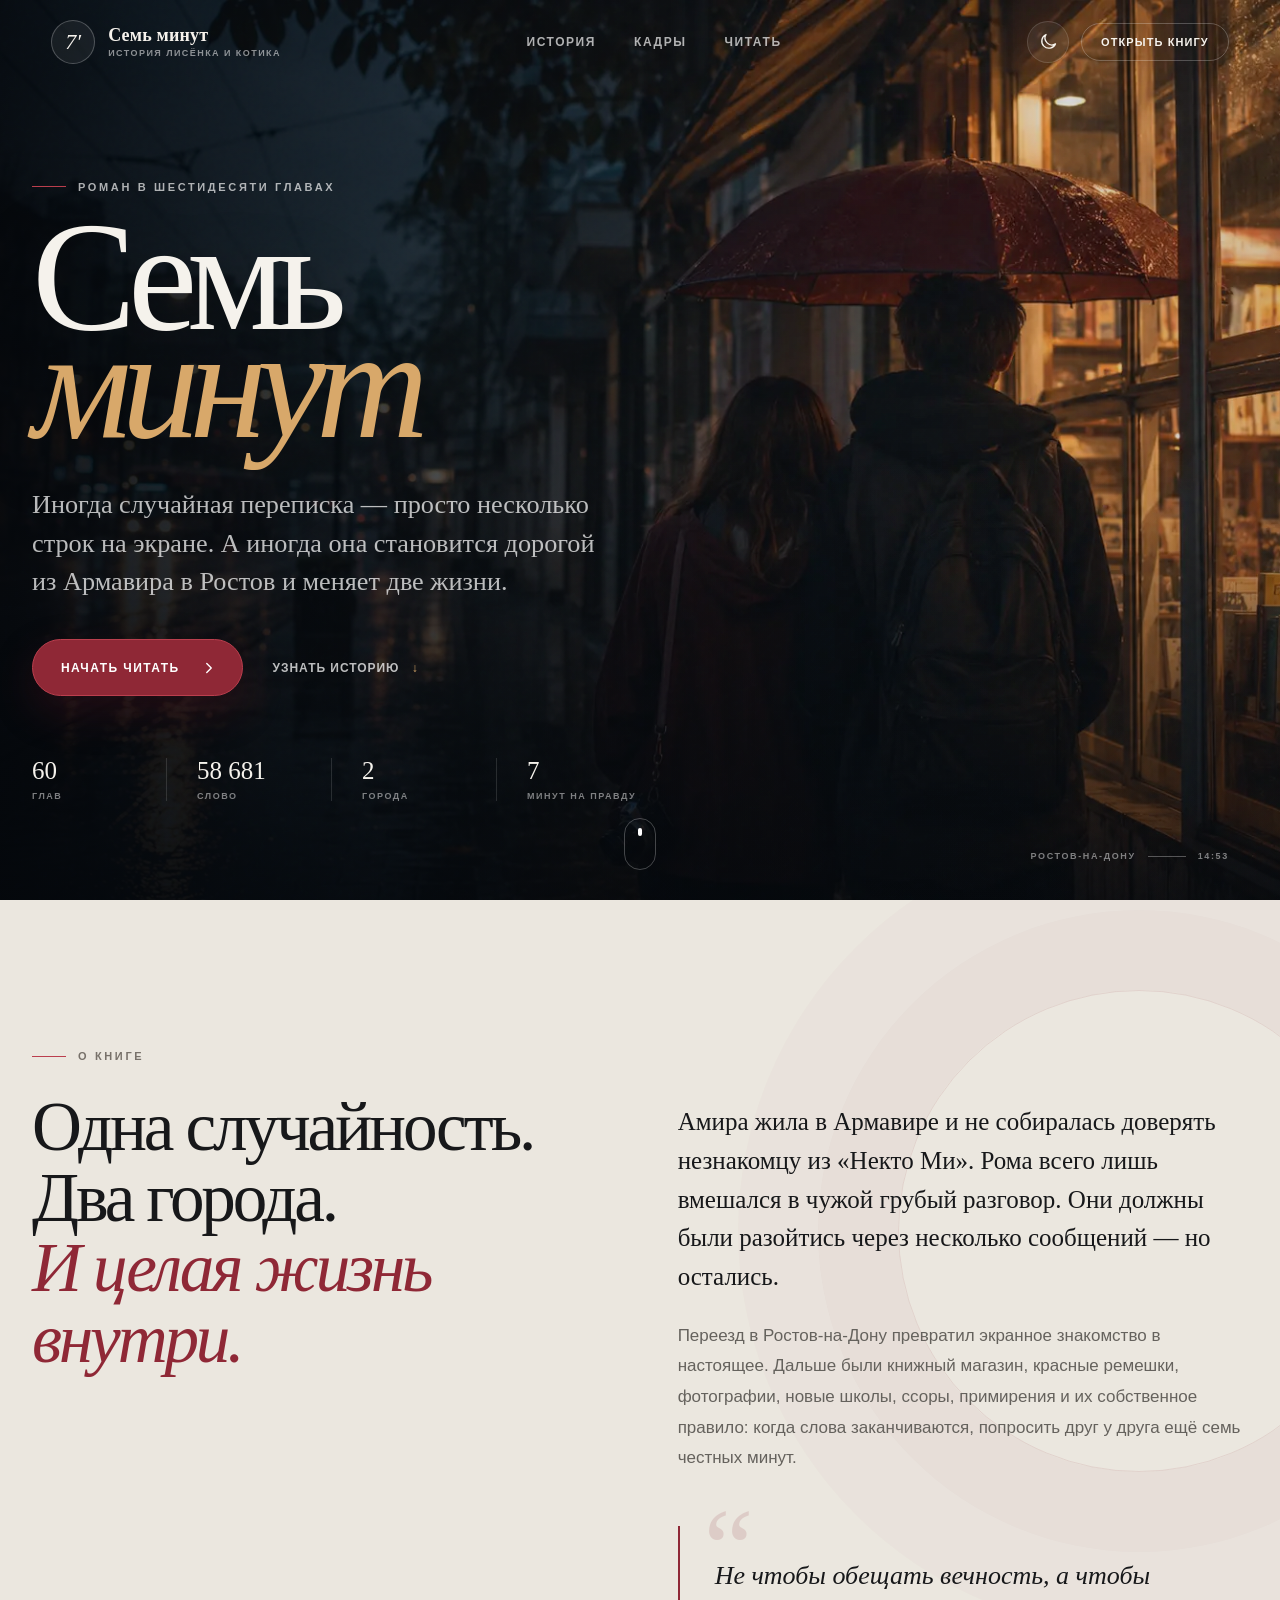
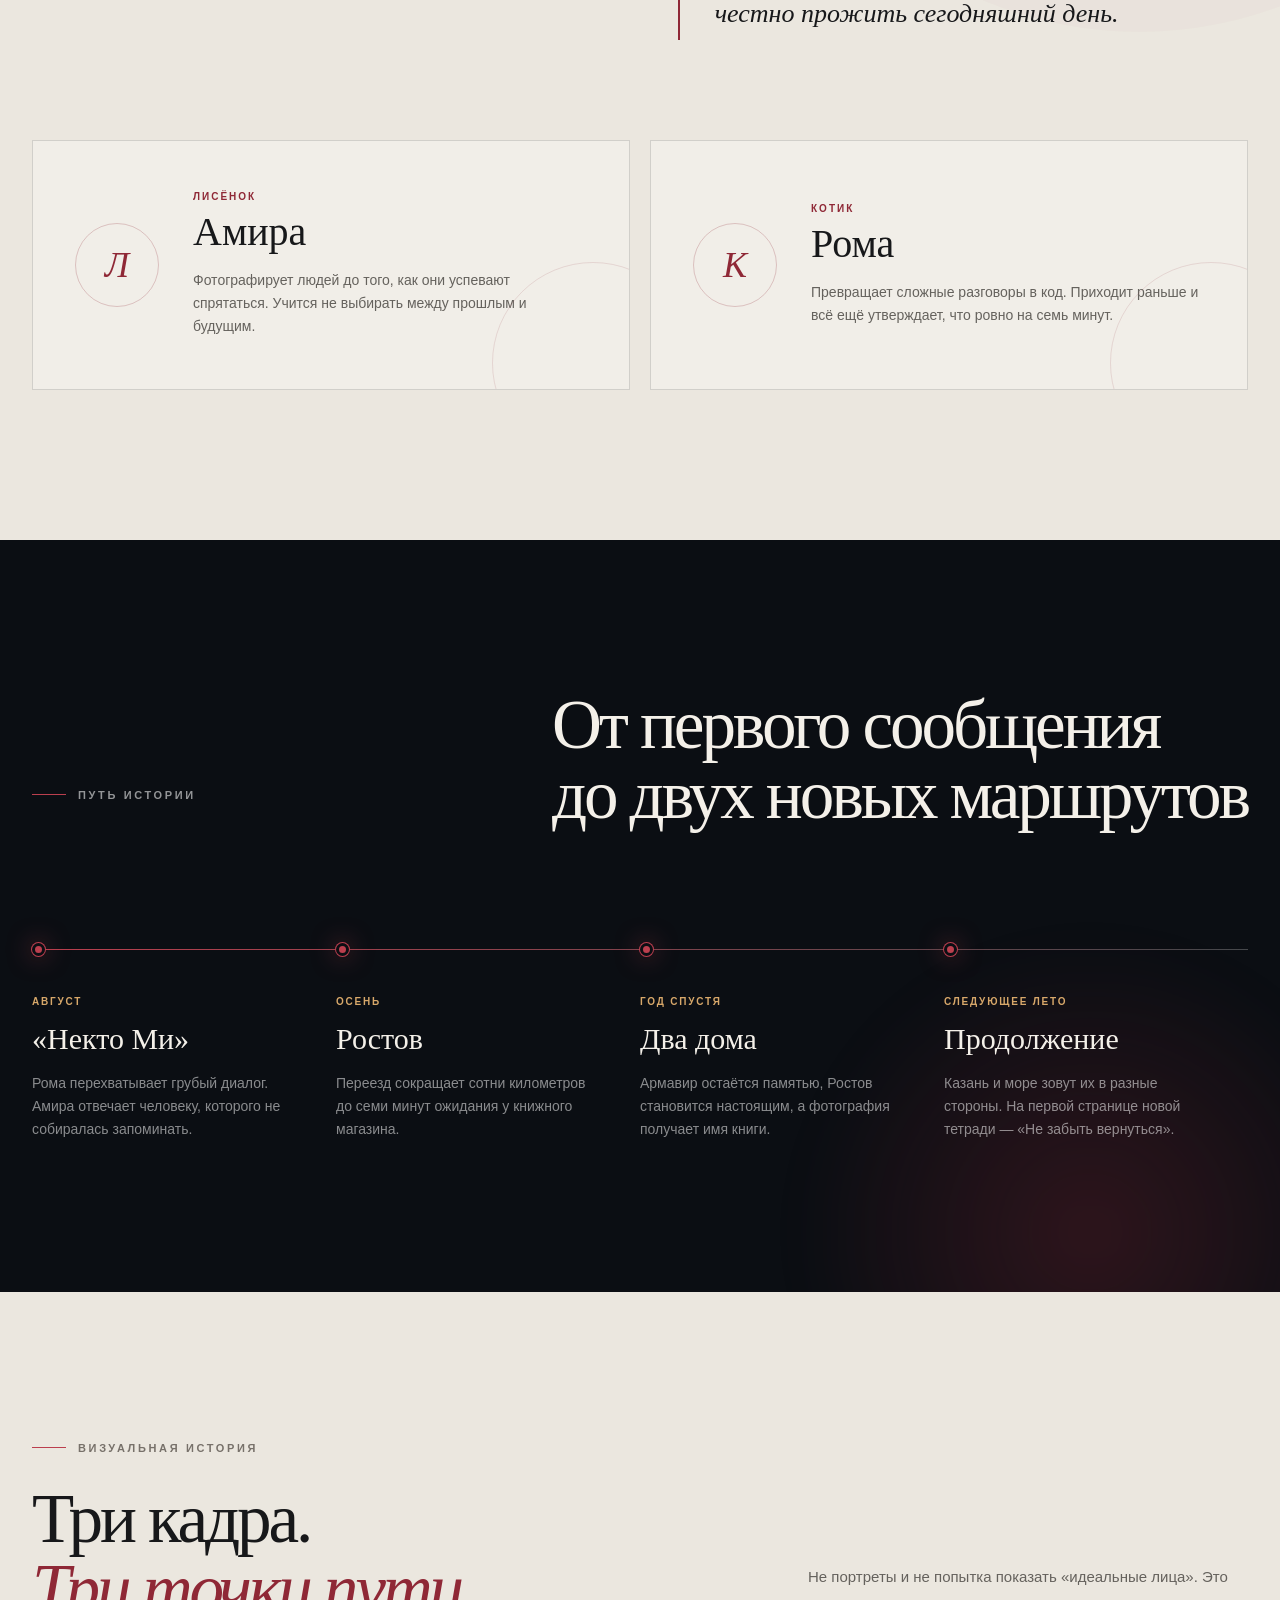
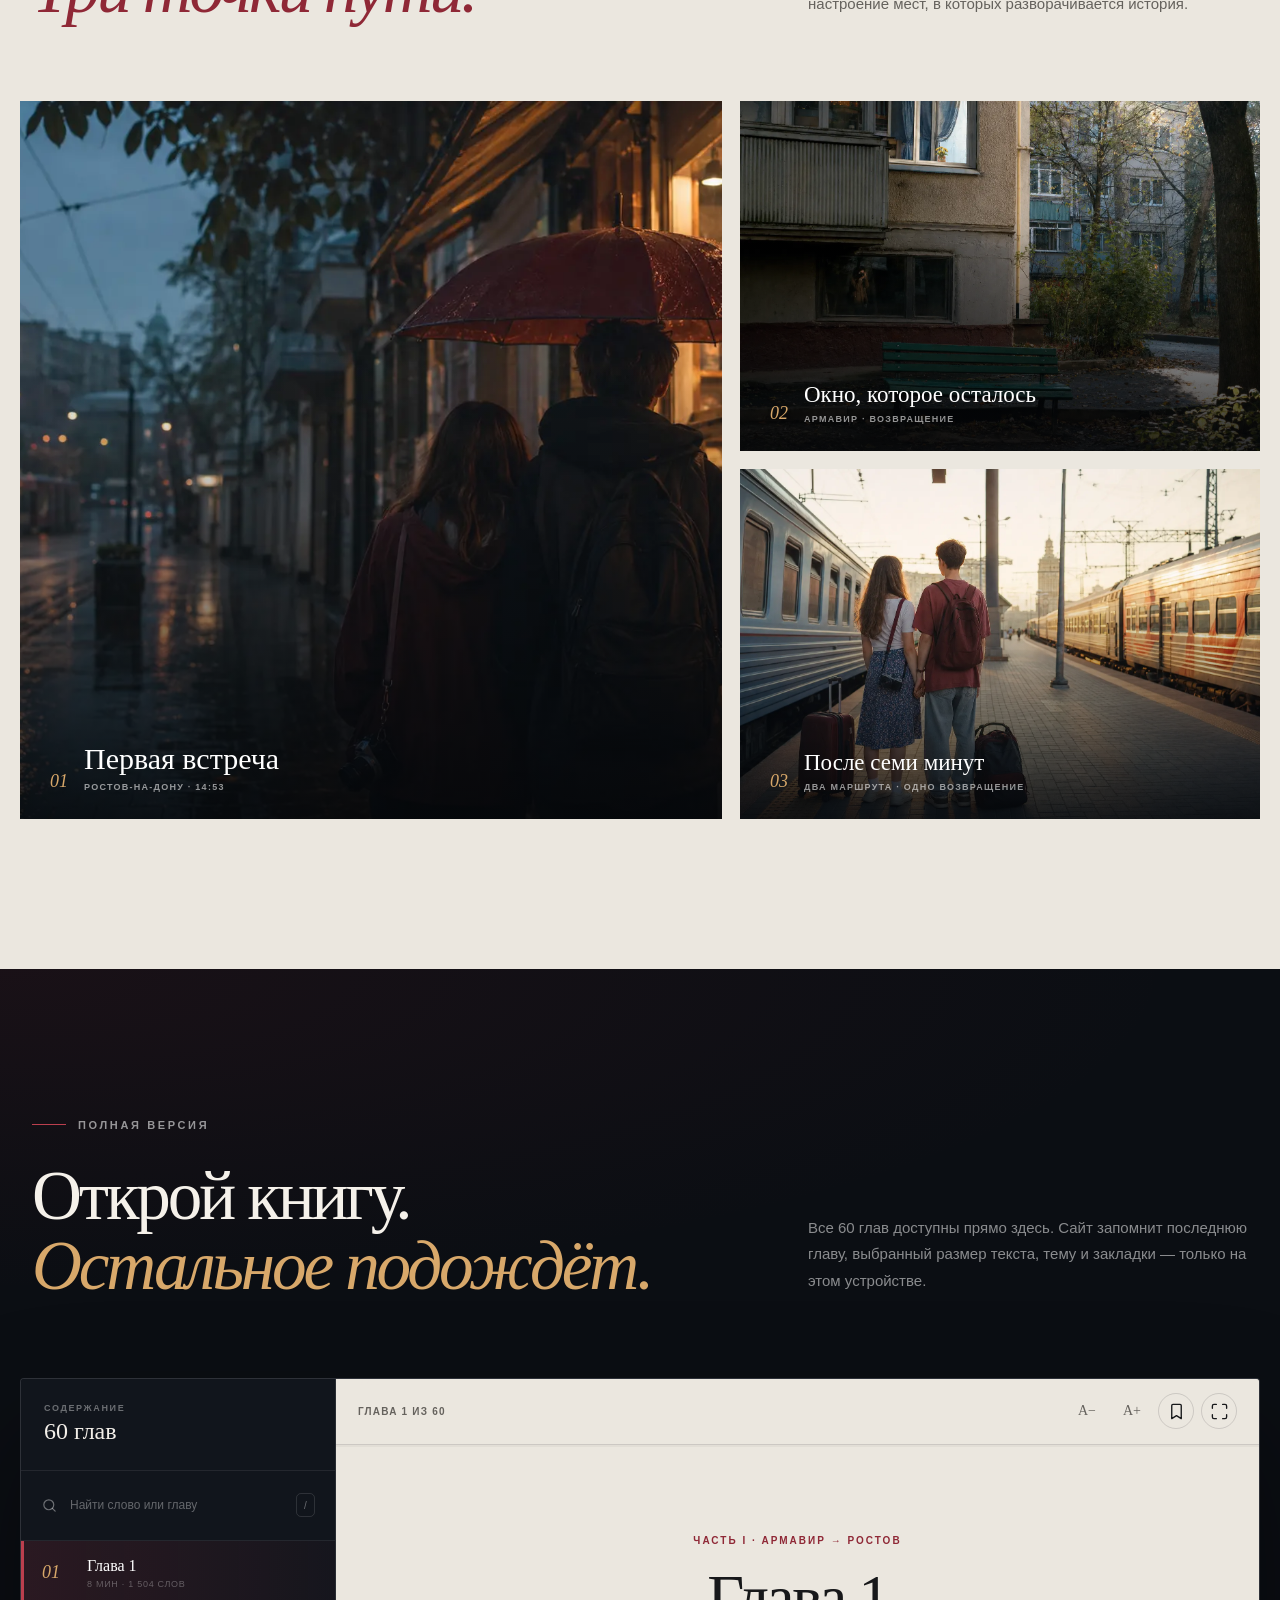
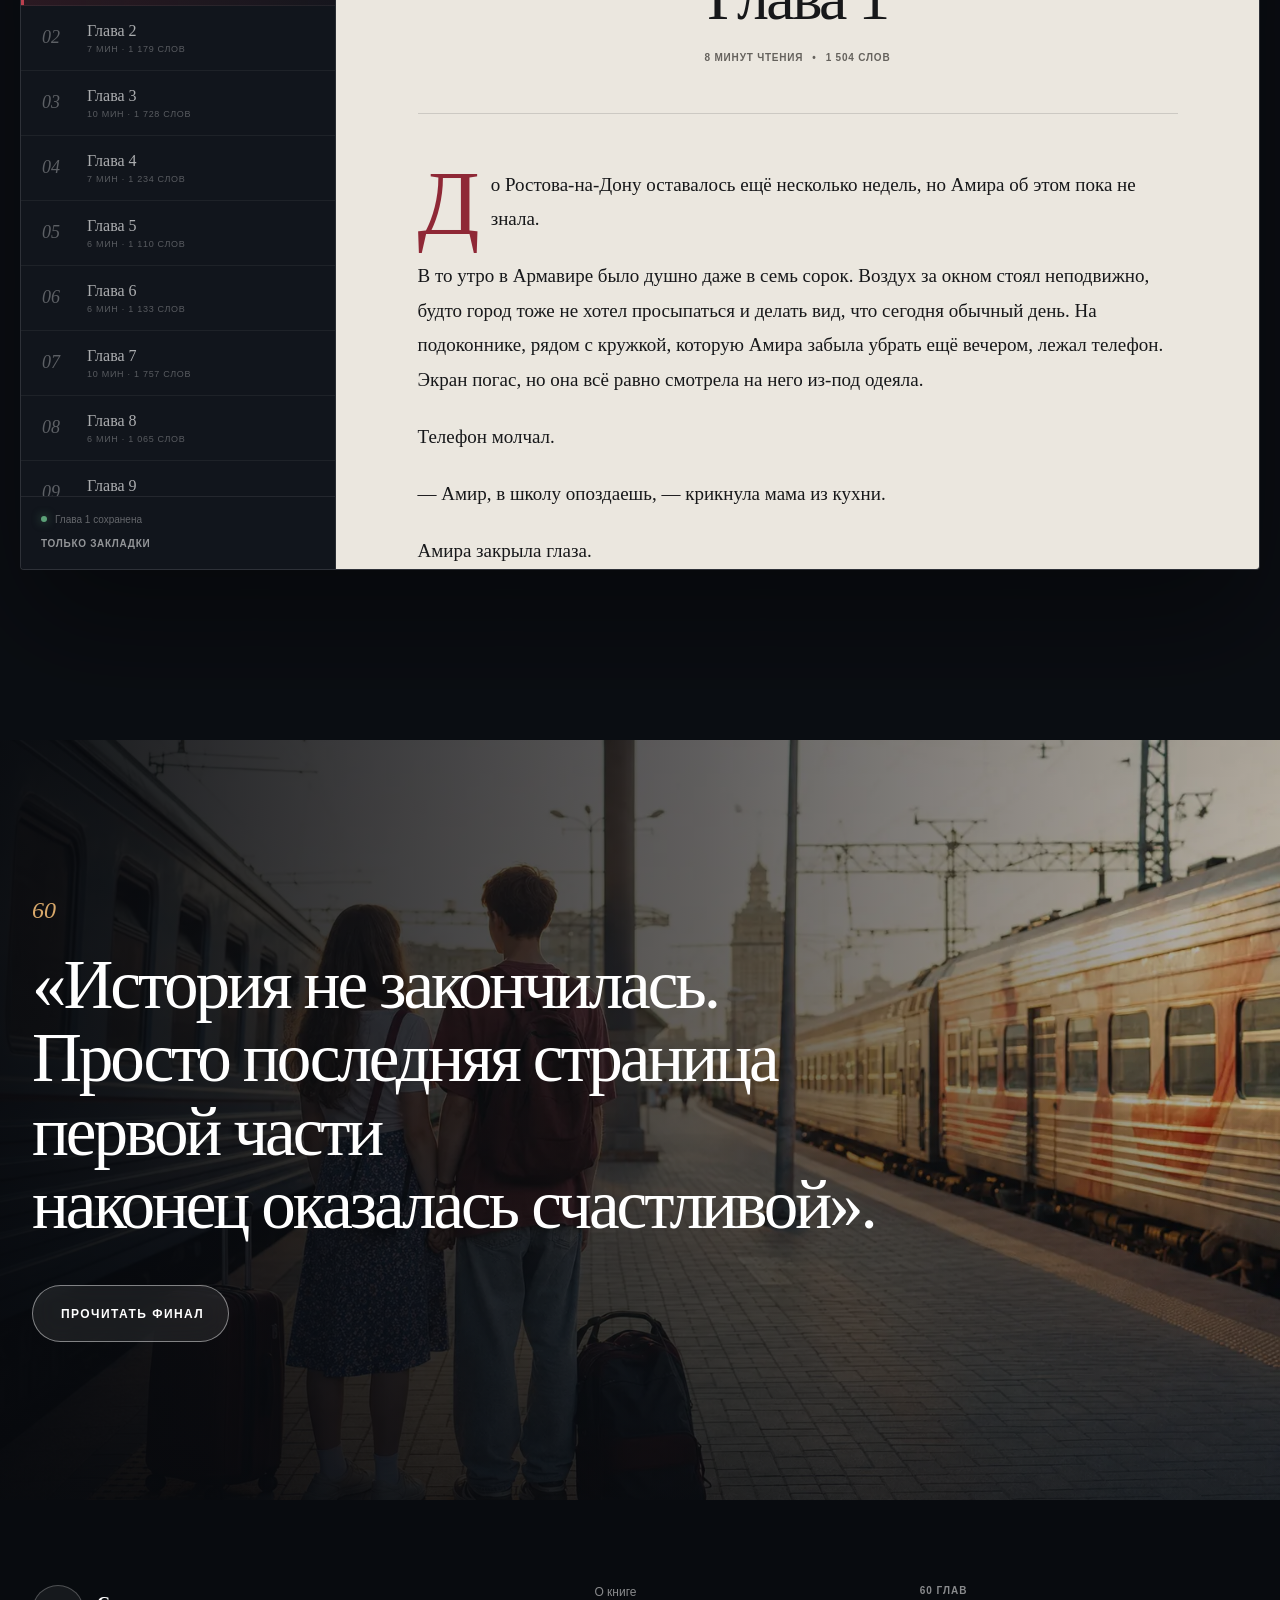
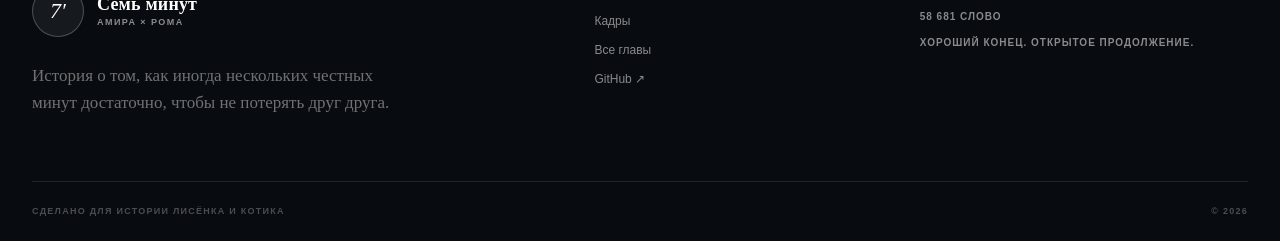
==== index.html @ 3b71a12c "Build immersive «Семь минут» fanfic website" ====
<!doctype html>
<html lang="ru" data-theme="dark">
<head>
  <meta charset="utf-8">
  <meta name="viewport" content="width=device-width, initial-scale=1, viewport-fit=cover">
  <meta name="theme-color" content="#0b0e13">
  <meta name="description" content="«Семь минут» — история Амиры и Ромы о двух городах, одной случайной переписке и времени, которого иногда достаточно, чтобы сказать главное.">
  <meta property="og:type" content="website">
  <meta property="og:title" content="Семь минут — фанфик">
  <meta property="og:description" content="60 глав. Армавир, Ростов-на-Дону и история Лисёнка и Котика.">
  <meta property="og:image" content="assets/hero.webp">
  <meta name="twitter:card" content="summary_large_image">
  <title>Семь минут — история Амиры и Ромы</title>
  <link rel="icon" href="favicon.svg" type="image/svg+xml">
  <link rel="manifest" href="manifest.webmanifest">
  <link rel="preload" href="assets/hero.webp" as="image" type="image/webp" fetchpriority="high">
  <link rel="stylesheet" href="styles.css">
  <script src="app.js" defer></script>
</head>
<body>
  <div class="page-progress" aria-hidden="true"><span id="pageProgress"></span></div>

  <header class="site-header" id="siteHeader">
    <a class="brand" href="#top" aria-label="Семь минут — на главную">
      <span class="brand-mark">7′</span>
      <span class="brand-copy">
        <strong>Семь минут</strong>
        <small>история Лисёнка и Котика</small>
      </span>
    </a>

    <nav class="main-nav" aria-label="Главная навигация">
      <a href="#story">История</a>
      <a href="#gallery">Кадры</a>
      <a href="#reader">Читать</a>
    </nav>

    <div class="header-actions">
      <button class="icon-button theme-toggle" id="themeToggle" type="button" aria-label="Сменить тему" title="Сменить тему">
        <svg class="icon-moon" viewBox="0 0 24 24" aria-hidden="true"><path d="M20.8 15.1A8.7 8.7 0 0 1 8.9 3.2 9 9 0 1 0 20.8 15Z"/></svg>
        <svg class="icon-sun" viewBox="0 0 24 24" aria-hidden="true"><circle cx="12" cy="12" r="3.5"/><path d="M12 2v2M12 20v2M4.9 4.9l1.4 1.4M17.7 17.7l1.4 1.4M2 12h2M20 12h2M4.9 19.1l1.4-1.4M17.7 6.3l1.4-1.4"/></svg>
      </button>
      <a class="header-read" href="#reader">Открыть книгу</a>
    </div>
  </header>

  <main>
    <section class="hero" id="top" aria-labelledby="heroTitle">
      <div class="hero-image" aria-hidden="true"></div>
      <div class="hero-grain" aria-hidden="true"></div>
      <div class="hero-content container">
        <p class="eyebrow reveal"><span></span> роман в шестидесяти главах</p>
        <h1 id="heroTitle" class="reveal reveal-delay-1">Семь<br><em>минут</em></h1>
        <p class="hero-lead reveal reveal-delay-2">Иногда случайная переписка — просто несколько строк на экране. А иногда она становится дорогой из Армавира в Ростов и меняет две жизни.</p>
        <div class="hero-actions reveal reveal-delay-3">
          <a class="primary-button" id="continueReading" href="#reader">
            <span id="continueLabel">Начать читать</span>
            <svg viewBox="0 0 24 24" aria-hidden="true"><path d="m9 18 6-6-6-6"/></svg>
          </a>
          <a class="text-button" href="#story">Узнать историю <span>↓</span></a>
        </div>

        <dl class="hero-stats reveal reveal-delay-3">
          <div><dt>60</dt><dd>глав</dd></div>
          <div><dt>58 681</dt><dd>слово</dd></div>
          <div><dt>2</dt><dd>города</dd></div>
          <div><dt>7</dt><dd>минут на правду</dd></div>
        </dl>
      </div>

      <div class="hero-caption">
        <span>Ростов-на-Дону</span>
        <span class="hero-caption-line"></span>
        <span>14:53</span>
      </div>
      <a class="scroll-cue" href="#story" aria-label="Прокрутить к истории"><span></span></a>
    </section>

    <section class="story-section section" id="story">
      <div class="container story-grid">
        <div class="section-heading">
          <p class="eyebrow dark"><span></span> о книге</p>
          <h2>Одна случайность.<br>Два города.<br><em>И целая жизнь внутри.</em></h2>
        </div>

        <div class="story-copy">
          <p class="story-intro">Амира жила в Армавире и не собиралась доверять незнакомцу из «Некто Ми». Рома всего лишь вмешался в чужой грубый разговор. Они должны были разойтись через несколько сообщений — но остались.</p>
          <p>Переезд в Ростов-на-Дону превратил экранное знакомство в настоящее. Дальше были книжный магазин, красные ремешки, фотографии, новые школы, ссоры, примирения и их собственное правило: когда слова заканчиваются, попросить друг у друга ещё семь честных минут.</p>
          <blockquote>
            <span class="quote-mark">“</span>
            <p>Не чтобы обещать вечность, а чтобы честно прожить сегодняшний день.</p>
          </blockquote>
        </div>
      </div>

      <div class="container character-row">
        <article class="character-card fox-card">
          <div class="character-symbol" aria-hidden="true">Л</div>
          <div>
            <p class="character-kicker">Лисёнок</p>
            <h3>Амира</h3>
            <p>Фотографирует людей до того, как они успевают спрятаться. Учится не выбирать между прошлым и будущим.</p>
          </div>
        </article>
        <article class="character-card cat-card">
          <div class="character-symbol" aria-hidden="true">К</div>
          <div>
            <p class="character-kicker">Котик</p>
            <h3>Рома</h3>
            <p>Превращает сложные разговоры в код. Приходит раньше и всё ещё утверждает, что ровно на семь минут.</p>
          </div>
        </article>
      </div>
    </section>

    <section class="route-section section" aria-labelledby="routeTitle">
      <div class="container">
        <div class="route-header">
          <p class="eyebrow light"><span></span> путь истории</p>
          <h2 id="routeTitle">От первого сообщения<br>до двух новых маршрутов</h2>
        </div>

        <ol class="route-line">
          <li>
            <span class="route-dot"></span>
            <time>Август</time>
            <h3>«Некто Ми»</h3>
            <p>Рома перехватывает грубый диалог. Амира отвечает человеку, которого не собиралась запоминать.</p>
          </li>
          <li>
            <span class="route-dot"></span>
            <time>Осень</time>
            <h3>Ростов</h3>
            <p>Переезд сокращает сотни километров до семи минут ожидания у книжного магазина.</p>
          </li>
          <li>
            <span class="route-dot"></span>
            <time>Год спустя</time>
            <h3>Два дома</h3>
            <p>Армавир остаётся памятью, Ростов становится настоящим, а фотография получает имя книги.</p>
          </li>
          <li>
            <span class="route-dot"></span>
            <time>Следующее лето</time>
            <h3>Продолжение</h3>
            <p>Казань и море зовут их в разные стороны. На первой странице новой тетради — «Не забыть вернуться».</p>
          </li>
        </ol>
      </div>
    </section>

    <section class="gallery-section section" id="gallery" aria-labelledby="galleryTitle">
      <div class="container gallery-heading">
        <div>
          <p class="eyebrow dark"><span></span> визуальная история</p>
          <h2 id="galleryTitle">Три кадра.<br><em>Три точки пути.</em></h2>
        </div>
        <p>Не портреты и не попытка показать «идеальные лица». Это настроение мест, в которых разворачивается история.</p>
      </div>

      <div class="gallery-grid container-wide">
        <figure class="gallery-item gallery-main">
          <img src="assets/hero.webp" alt="Двое подростков под зонтом у книжного магазина в дождливом Ростове" loading="lazy">
          <figcaption><span>01</span><div><strong>Первая встреча</strong><small>Ростов-на-Дону · 14:53</small></div></figcaption>
        </figure>
        <figure class="gallery-item">
          <img src="assets/armavir.webp" alt="Старый двор в Армавире с зелёной скамейкой и голубыми занавесками" loading="lazy">
          <figcaption><span>02</span><div><strong>Окно, которое осталось</strong><small>Армавир · возвращение</small></div></figcaption>
        </figure>
        <figure class="gallery-item">
          <img src="assets/journey.webp" alt="Амира и Рома между двумя поездами на рассвете" loading="lazy">
          <figcaption><span>03</span><div><strong>После семи минут</strong><small>Два маршрута · одно возвращение</small></div></figcaption>
        </figure>
      </div>
    </section>

    <section class="reader-section section" id="reader" aria-labelledby="readerSectionTitle">
      <div class="container reader-intro">
        <div>
          <p class="eyebrow light"><span></span> полная версия</p>
          <h2 id="readerSectionTitle">Открой книгу.<br><em>Остальное подождёт.</em></h2>
        </div>
        <p>Все 60 глав доступны прямо здесь. Сайт запомнит последнюю главу, выбранный размер текста, тему и закладки — только на этом устройстве.</p>
      </div>

      <div class="reader-shell" id="readerShell">
        <div class="reader-backdrop" id="readerBackdrop"></div>
        <aside class="reader-sidebar" id="readerSidebar" aria-label="Содержание книги">
          <div class="sidebar-head">
            <div>
              <small>Содержание</small>
              <strong>60 глав</strong>
            </div>
            <button class="icon-button sidebar-close" id="sidebarClose" type="button" aria-label="Закрыть содержание">×</button>
          </div>

          <label class="chapter-search">
            <svg viewBox="0 0 24 24" aria-hidden="true"><circle cx="11" cy="11" r="7"/><path d="m20 20-4-4"/></svg>
            <input id="chapterSearch" type="search" placeholder="Найти слово или главу" autocomplete="off">
            <kbd>/</kbd>
          </label>

          <div class="chapter-list" id="chapterList" aria-live="polite">
            <div class="chapter-skeleton"></div>
            <div class="chapter-skeleton"></div>
            <div class="chapter-skeleton"></div>
            <div class="chapter-skeleton"></div>
          </div>

          <div class="sidebar-foot">
            <div class="saved-status">
              <span class="saved-dot"></span>
              <span id="savedStatus">Прогресс сохраняется</span>
            </div>
            <button class="bookmark-filter" id="bookmarkFilter" type="button">Только закладки</button>
          </div>
        </aside>

        <article class="reader-panel" id="readerPanel">
          <div class="reader-toolbar">
            <div class="toolbar-left">
              <button class="icon-button menu-button" id="menuButton" type="button" aria-label="Открыть содержание">
                <svg viewBox="0 0 24 24" aria-hidden="true"><path d="M4 7h16M4 12h16M4 17h16"/></svg>
              </button>
              <span class="toolbar-label" id="toolbarChapter">Глава 1 из 60</span>
            </div>

            <div class="toolbar-actions">
              <button class="text-size-button" id="fontDecrease" type="button" aria-label="Уменьшить текст">А−</button>
              <button class="text-size-button" id="fontIncrease" type="button" aria-label="Увеличить текст">А+</button>
              <button class="icon-button" id="bookmarkButton" type="button" aria-label="Добавить главу в закладки" title="Закладка">
                <svg viewBox="0 0 24 24" aria-hidden="true"><path d="M6 4.5A1.5 1.5 0 0 1 7.5 3h9A1.5 1.5 0 0 1 18 4.5V21l-6-3.7L6 21V4.5Z"/></svg>
              </button>
              <button class="icon-button focus-button" id="focusButton" type="button" aria-label="Режим без отвлечений" title="Режим без отвлечений">
                <svg viewBox="0 0 24 24" aria-hidden="true"><path d="M8 3H5a2 2 0 0 0-2 2v3M16 3h3a2 2 0 0 1 2 2v3M8 21H5a2 2 0 0 1-2-2v-3M16 21h3a2 2 0 0 0 2-2v-3"/></svg>
              </button>
            </div>
          </div>

          <div class="reading-progress" aria-hidden="true"><span id="readingProgress"></span></div>

          <div class="chapter-frame">
            <header class="chapter-header">
              <p class="chapter-overline" id="chapterOverline">Часть I · Армавир</p>
              <h2 id="chapterTitle">Загрузка истории…</h2>
              <div class="chapter-meta">
                <span id="chapterReadTime">— минут чтения</span>
                <span>•</span>
                <span id="chapterWordCount">— слов</span>
              </div>
            </header>

            <div class="chapter-content" id="chapterContent" aria-live="polite">
              <p class="loading-story">Открываем красную тетрадь…</p>
            </div>

            <nav class="chapter-navigation" aria-label="Навигация по главам">
              <button class="chapter-nav-button previous" id="previousChapter" type="button">
                <span>← Предыдущая</span>
                <strong id="previousLabel">Начало книги</strong>
              </button>
              <button class="chapter-nav-button next" id="nextChapter" type="button">
                <span>Следующая →</span>
                <strong id="nextLabel">Глава 2</strong>
              </button>
            </nav>
          </div>
        </article>
      </div>
    </section>

    <section class="finale-section" aria-label="Финальная цитата">
      <div class="finale-image" aria-hidden="true"></div>
      <div class="finale-overlay" aria-hidden="true"></div>
      <div class="finale-content container">
        <span class="finale-number">60</span>
        <blockquote>«История не закончилась.<br>Просто последняя страница первой части<br>наконец оказалась счастливой».</blockquote>
        <a class="primary-button light-button" href="#reader" data-open-chapter="60">Прочитать финал</a>
      </div>
    </section>
  </main>

  <footer class="site-footer">
    <div class="container footer-grid">
      <div>
        <a class="brand footer-brand" href="#top"><span class="brand-mark">7′</span><span class="brand-copy"><strong>Семь минут</strong><small>Амира × Рома</small></span></a>
        <p>История о том, как иногда нескольких честных минут достаточно, чтобы не потерять друг друга.</p>
      </div>
      <div class="footer-links">
        <a href="#story">О книге</a>
        <a href="#gallery">Кадры</a>
        <a href="#reader">Все главы</a>
        <a href="https://github.com/roman161rusrosrov-cmyk/Fanfik" target="_blank" rel="noreferrer">GitHub ↗</a>
      </div>
      <div class="footer-note">
        <span>60 глав</span>
        <span>58 681 слово</span>
        <span>Хороший конец. Открытое продолжение.</span>
      </div>
    </div>
    <div class="container footer-bottom"><span>Сделано для истории Лисёнка и Котика</span><span id="footerYear"></span></div>
  </footer>

  <div class="toast" id="toast" role="status" aria-live="polite"></div>

  <noscript>
    <div class="noscript-message">Для интерактивной читалки нужен JavaScript. Полный текст всё равно доступен в файле <a href="story.html">story.html</a>.</div>
  </noscript>
</body>
</html>
---- styles.css ----
:root {
  color-scheme: dark;
  --ink: #f4f0e9;
  --ink-soft: #aeb3bd;
  --night: #0a0d12;
  --night-2: #10141b;
  --night-3: #171c24;
  --paper: #ebe7df;
  --paper-2: #dfd8cd;
  --paper-ink: #17181a;
  --paper-soft: #65625d;
  --red: #8f2836;
  --red-bright: #bb3f4e;
  --red-deep: #591923;
  --amber: #d8a86a;
  --line-dark: rgba(255, 255, 255, .12);
  --line-light: rgba(18, 20, 24, .14);
  --header-height: 84px;
  --container: 1240px;
  --reader-font-size: 19px;
  --serif: "Iowan Old Style", "Palatino Linotype", Palatino, "Book Antiqua", Georgia, serif;
  --sans: Inter, ui-sans-serif, -apple-system, BlinkMacSystemFont, "Segoe UI", sans-serif;
  --ease: cubic-bezier(.22, 1, .36, 1);
}

html[data-theme="light"] {
  color-scheme: light;
  --ink: #17181b;
  --ink-soft: #62646a;
  --night: #eee9e0;
  --night-2: #e4ddd3;
  --night-3: #d9d0c4;
  --paper: #f8f5ef;
  --paper-2: #ebe5dc;
  --paper-ink: #161719;
  --paper-soft: #66625e;
  --line-dark: rgba(16, 18, 22, .14);
}

* {
  box-sizing: border-box;
}

html {
  scroll-behavior: smooth;
  scroll-padding-top: calc(var(--header-height) + 18px);
}

body {
  margin: 0;
  min-width: 320px;
  background: var(--night);
  color: var(--ink);
  font-family: var(--sans);
  text-rendering: optimizeLegibility;
  -webkit-font-smoothing: antialiased;
  transition: background-color .35s ease, color .35s ease;
}

body.sidebar-open,
body.focus-mode {
  overflow: hidden;
}

button,
input {
  font: inherit;
}

button,
a {
  -webkit-tap-highlight-color: transparent;
}

button {
  color: inherit;
}

a {
  color: inherit;
  text-decoration: none;
}

img {
  display: block;
  width: 100%;
}

::selection {
  color: #fff;
  background: var(--red);
}

.container,
.container-wide {
  width: min(calc(100% - 64px), var(--container));
  margin-inline: auto;
}

.container-wide {
  width: min(calc(100% - 40px), 1500px);
}

.section {
  position: relative;
  padding: 150px 0;
}

.page-progress {
  position: fixed;
  z-index: 200;
  inset: 0 0 auto;
  height: 3px;
  pointer-events: none;
}

.page-progress span {
  display: block;
  width: 0;
  height: 100%;
  background: linear-gradient(90deg, var(--red-bright), var(--amber));
  box-shadow: 0 0 18px rgba(187, 63, 78, .75);
}

.site-header {
  position: fixed;
  z-index: 100;
  top: 0;
  left: 0;
  display: flex;
  align-items: center;
  justify-content: space-between;
  width: 100%;
  height: var(--header-height);
  padding: 0 clamp(22px, 4vw, 72px);
  border-bottom: 1px solid transparent;
  color: #f7f3ed;
  transition: height .35s var(--ease), background-color .35s ease, border-color .35s ease, transform .35s var(--ease);
}

.site-header.scrolled {
  height: 70px;
  border-color: rgba(255, 255, 255, .09);
  background: rgba(8, 11, 16, .86);
  -webkit-backdrop-filter: blur(22px) saturate(135%);
  backdrop-filter: blur(22px) saturate(135%);
}

.brand {
  display: inline-flex;
  align-items: center;
  gap: 13px;
}

.brand-mark {
  display: grid;
  width: 44px;
  height: 44px;
  place-items: center;
  border: 1px solid rgba(255, 255, 255, .24);
  border-radius: 50%;
  background: rgba(255, 255, 255, .06);
  font-family: var(--serif);
  font-size: 22px;
  font-style: italic;
  line-height: 1;
}

.brand-copy {
  display: flex;
  flex-direction: column;
  gap: 2px;
}

.brand-copy strong {
  font-family: var(--serif);
  font-size: 18px;
  font-weight: 600;
  letter-spacing: .01em;
}

.brand-copy small {
  color: rgba(255, 255, 255, .53);
  font-size: 9px;
  font-weight: 650;
  letter-spacing: .16em;
  text-transform: uppercase;
}

.main-nav {
  display: flex;
  align-items: center;
  gap: 38px;
}

.main-nav a {
  position: relative;
  color: rgba(255, 255, 255, .68);
  font-size: 12px;
  font-weight: 650;
  letter-spacing: .13em;
  text-transform: uppercase;
  transition: color .25s ease;
}

.main-nav a::after {
  position: absolute;
  right: 0;
  bottom: -8px;
  left: 0;
  height: 1px;
  background: var(--amber);
  content: "";
  transform: scaleX(0);
  transform-origin: right;
  transition: transform .3s var(--ease);
}

.main-nav a:hover {
  color: #fff;
}

.main-nav a:hover::after {
  transform: scaleX(1);
  transform-origin: left;
}

.header-actions,
.toolbar-actions,
.toolbar-left {
  display: flex;
  align-items: center;
}

.header-actions {
  gap: 12px;
}

.icon-button {
  display: inline-grid;
  width: 42px;
  height: 42px;
  padding: 0;
  place-items: center;
  border: 1px solid rgba(255, 255, 255, .15);
  border-radius: 50%;
  background: rgba(255, 255, 255, .055);
  cursor: pointer;
  transition: color .25s ease, border-color .25s ease, background-color .25s ease, transform .25s var(--ease);
}

.icon-button:hover {
  border-color: rgba(255, 255, 255, .4);
  background: rgba(255, 255, 255, .1);
  transform: translateY(-1px);
}

.icon-button svg {
  width: 19px;
  fill: none;
  stroke: currentColor;
  stroke-linecap: round;
  stroke-linejoin: round;
  stroke-width: 1.7;
}

.theme-toggle .icon-sun,
html[data-theme="light"] .theme-toggle .icon-moon {
  display: none;
}

html[data-theme="light"] .theme-toggle .icon-sun {
  display: block;
}

.header-read {
  padding: 12px 19px;
  border: 1px solid rgba(255, 255, 255, .24);
  border-radius: 999px;
  font-size: 11px;
  font-weight: 700;
  letter-spacing: .1em;
  text-transform: uppercase;
  transition: color .25s ease, background-color .25s ease;
}

.header-read:hover {
  color: #101217;
  background: #f6f2eb;
}

.hero {
  position: relative;
  display: grid;
  min-height: max(760px, 100svh);
  align-items: center;
  overflow: hidden;
  background: #080b10;
  color: #f5f2ec;
}

.hero-image,
.finale-image {
  position: absolute;
  inset: 0;
  background-position: center;
  background-size: cover;
}

.hero-image {
  background-image: linear-gradient(90deg, rgba(4, 7, 11, .94) 0%, rgba(4, 7, 11, .7) 36%, rgba(4, 7, 11, .12) 75%, rgba(4, 7, 11, .18) 100%), linear-gradient(0deg, rgba(4, 7, 11, .7), transparent 50%), url("assets/hero.webp");
  animation: heroEnter 1.7s var(--ease) both;
}

.hero-grain {
  position: absolute;
  inset: 0;
  opacity: .15;
  pointer-events: none;
  background-image: url("data:image/svg+xml,%3Csvg viewBox='0 0 180 180' xmlns='http://www.w3.org/2000/svg'%3E%3Cfilter id='n'%3E%3CfeTurbulence type='fractalNoise' baseFrequency='.9' numOctaves='4' stitchTiles='stitch'/%3E%3C/filter%3E%3Crect width='100%25' height='100%25' filter='url(%23n)' opacity='.3'/%3E%3C/svg%3E");
  mix-blend-mode: soft-light;
}

.hero-content {
  position: relative;
  z-index: 2;
  padding-top: 82px;
}

.eyebrow {
  display: flex;
  align-items: center;
  gap: 12px;
  margin: 0 0 30px;
  color: rgba(255, 255, 255, .67);
  font-size: 11px;
  font-weight: 750;
  letter-spacing: .24em;
  text-transform: uppercase;
}

.eyebrow span {
  display: inline-block;
  width: 34px;
  height: 1px;
  background: var(--red-bright);
}

.eyebrow.dark {
  color: #77716a;
}

.eyebrow.light {
  color: rgba(255, 255, 255, .56);
}

.hero h1 {
  max-width: 760px;
  margin: 0;
  font-family: var(--serif);
  font-size: clamp(90px, 12.2vw, 178px);
  font-weight: 400;
  letter-spacing: -.065em;
  line-height: .69;
  text-shadow: 0 18px 64px rgba(0, 0, 0, .36);
}

.hero h1 em,
.section-heading h2 em,
.gallery-heading h2 em,
.reader-intro h2 em {
  color: var(--amber);
  font-weight: 400;
}

.hero-lead {
  max-width: 570px;
  margin: 48px 0 0;
  color: rgba(255, 255, 255, .72);
  font-family: var(--serif);
  font-size: clamp(20px, 2.05vw, 28px);
  line-height: 1.46;
}

.hero-actions {
  display: flex;
  align-items: center;
  gap: 30px;
  margin-top: 38px;
}

.primary-button {
  display: inline-flex;
  min-height: 57px;
  padding: 0 24px 0 28px;
  align-items: center;
  justify-content: center;
  gap: 20px;
  border: 1px solid var(--red-bright);
  border-radius: 999px;
  background: var(--red);
  box-shadow: 0 16px 40px rgba(88, 19, 30, .32);
  color: #fff;
  font-size: 12px;
  font-weight: 750;
  letter-spacing: .12em;
  text-transform: uppercase;
  transition: background-color .25s ease, transform .25s var(--ease), box-shadow .25s ease;
}

.primary-button:hover {
  background: var(--red-bright);
  box-shadow: 0 20px 50px rgba(117, 25, 39, .42);
  transform: translateY(-2px);
}

.primary-button svg {
  width: 18px;
  fill: none;
  stroke: currentColor;
  stroke-linecap: round;
  stroke-linejoin: round;
  stroke-width: 1.8;
}

.text-button {
  color: rgba(255, 255, 255, .73);
  font-size: 12px;
  font-weight: 650;
  letter-spacing: .08em;
  text-transform: uppercase;
  transition: color .2s ease;
}

.text-button span {
  display: inline-block;
  margin-left: 8px;
  color: var(--amber);
  transition: transform .25s var(--ease);
}

.text-button:hover {
  color: #fff;
}

.text-button:hover span {
  transform: translateY(4px);
}

.hero-stats {
  display: flex;
  margin: 62px 0 0;
}

.hero-stats div {
  display: flex;
  min-width: 135px;
  padding-right: 30px;
  flex-direction: column;
  border-right: 1px solid rgba(255, 255, 255, .13);
  margin-right: 30px;
}

.hero-stats div:last-child {
  border: 0;
}

.hero-stats dt {
  font-family: var(--serif);
  font-size: 25px;
  line-height: 1;
}

.hero-stats dd {
  margin: 8px 0 0;
  color: rgba(255, 255, 255, .48);
  font-size: 9px;
  font-weight: 700;
  letter-spacing: .17em;
  text-transform: uppercase;
}

.hero-caption {
  position: absolute;
  right: clamp(24px, 4vw, 70px);
  bottom: 39px;
  z-index: 2;
  display: flex;
  align-items: center;
  gap: 12px;
  color: rgba(255, 255, 255, .47);
  font-size: 9px;
  font-weight: 700;
  letter-spacing: .18em;
  text-transform: uppercase;
}

.hero-caption-line {
  width: 38px;
  height: 1px;
  background: rgba(255, 255, 255, .3);
}

.scroll-cue {
  position: absolute;
  bottom: 30px;
  left: 50%;
  z-index: 2;
  display: grid;
  width: 32px;
  height: 52px;
  place-items: start center;
  border: 1px solid rgba(255, 255, 255, .25);
  border-radius: 20px;
  transform: translateX(-50%);
}

.scroll-cue span {
  width: 4px;
  height: 8px;
  margin-top: 9px;
  border-radius: 4px;
  background: #fff;
  animation: scrollCue 1.8s ease-in-out infinite;
}

.reveal {
  animation: revealUp .9s var(--ease) both;
}

.reveal-delay-1 { animation-delay: .12s; }
.reveal-delay-2 { animation-delay: .24s; }
.reveal-delay-3 { animation-delay: .36s; }

.story-section,
.gallery-section {
  overflow: hidden;
  background: var(--paper);
  color: var(--paper-ink);
}

.story-section::before {
  position: absolute;
  top: 90px;
  right: -100px;
  width: 480px;
  height: 480px;
  border: 1px solid rgba(143, 40, 54, .11);
  border-radius: 50%;
  content: "";
  box-shadow: 0 0 0 80px rgba(143, 40, 54, .025), 0 0 0 160px rgba(143, 40, 54, .018);
}

.story-grid {
  position: relative;
  display: grid;
  grid-template-columns: .93fr 1fr;
  gap: clamp(60px, 9vw, 145px);
}

.section-heading h2,
.gallery-heading h2,
.reader-intro h2,
.route-header h2 {
  margin: 0;
  font-family: var(--serif);
  font-size: clamp(48px, 5.4vw, 78px);
  font-weight: 400;
  letter-spacing: -.045em;
  line-height: 1.02;
}

.section-heading h2 em,
.gallery-heading h2 em,
.reader-intro h2 em {
  color: var(--red);
}

.story-copy {
  padding-top: 53px;
}

.story-copy > p {
  max-width: 590px;
  margin: 0 0 24px;
  color: var(--paper-soft);
  font-size: 17px;
  line-height: 1.8;
}

.story-copy .story-intro {
  color: var(--paper-ink);
  font-family: var(--serif);
  font-size: 25px;
  line-height: 1.55;
}

.story-copy blockquote {
  position: relative;
  margin: 52px 0 0;
  padding: 31px 0 7px 35px;
  border-left: 2px solid var(--red);
}

.story-copy blockquote p {
  max-width: 480px;
  margin: 0;
  font-family: var(--serif);
  font-size: 26px;
  font-style: italic;
  line-height: 1.46;
}

.quote-mark {
  position: absolute;
  top: -34px;
  left: 24px;
  color: rgba(143, 40, 54, .14);
  font-family: var(--serif);
  font-size: 112px;
  line-height: 1;
}

.character-row {
  position: relative;
  display: grid;
  grid-template-columns: 1fr 1fr;
  gap: 20px;
  margin-top: 100px;
}

.character-card {
  position: relative;
  display: grid;
  min-height: 250px;
  padding: 42px;
  grid-template-columns: 90px 1fr;
  gap: 28px;
  align-items: center;
  overflow: hidden;
  border: 1px solid var(--line-light);
  background: rgba(255, 255, 255, .27);
  transition: transform .4s var(--ease), border-color .3s ease, box-shadow .4s ease;
}

.character-card::after {
  position: absolute;
  right: -65px;
  bottom: -75px;
  width: 200px;
  height: 200px;
  border: 1px solid rgba(143, 40, 54, .13);
  border-radius: 50%;
  content: "";
}

.character-card:hover {
  border-color: rgba(143, 40, 54, .32);
  box-shadow: 0 30px 60px rgba(36, 27, 25, .09);
  transform: translateY(-7px);
}

.character-symbol {
  display: grid;
  width: 84px;
  height: 84px;
  place-items: center;
  border: 1px solid rgba(143, 40, 54, .23);
  border-radius: 50%;
  color: var(--red);
  font-family: var(--serif);
  font-size: 36px;
  font-style: italic;
}

.character-kicker {
  margin: 0 0 6px;
  color: var(--red);
  font-size: 10px;
  font-weight: 800;
  letter-spacing: .2em;
  text-transform: uppercase;
}

.character-card h3 {
  margin: 0;
  font-family: var(--serif);
  font-size: 40px;
  font-weight: 500;
}

.character-card p:last-child {
  max-width: 390px;
  margin: 14px 0 0;
  color: var(--paper-soft);
  font-size: 14px;
  line-height: 1.65;
}

.route-section {
  overflow: hidden;
  background: #0b0e13;
  color: #f4f0e9;
}

.route-section::after {
  position: absolute;
  right: -120px;
  bottom: -250px;
  width: 620px;
  height: 620px;
  border-radius: 50%;
  background: radial-gradient(circle, rgba(143, 40, 54, .27), transparent 67%);
  content: "";
  filter: blur(20px);
}

.route-header {
  display: flex;
  align-items: end;
  justify-content: space-between;
}

.route-header h2 {
  max-width: 750px;
  color: #f4f0e9;
}

.route-line {
  position: relative;
  z-index: 1;
  display: grid;
  padding: 0;
  grid-template-columns: repeat(4, 1fr);
  margin: 112px 0 0;
  list-style: none;
}

.route-line::before {
  position: absolute;
  top: 6px;
  right: 0;
  left: 0;
  height: 1px;
  background: linear-gradient(90deg, var(--red-bright), rgba(255, 255, 255, .24));
  content: "";
}

.route-line li {
  position: relative;
  padding: 48px 38px 0 0;
}

.route-dot {
  position: absolute;
  top: 0;
  left: 0;
  width: 13px;
  height: 13px;
  border: 3px solid #0b0e13;
  border-radius: 50%;
  background: var(--red-bright);
  box-shadow: 0 0 0 1px var(--red-bright), 0 0 25px rgba(187, 63, 78, .7);
}

.route-line time {
  color: var(--amber);
  font-size: 10px;
  font-weight: 750;
  letter-spacing: .18em;
  text-transform: uppercase;
}

.route-line h3 {
  margin: 13px 0 16px;
  font-family: var(--serif);
  font-size: 30px;
  font-weight: 500;
}

.route-line p {
  max-width: 250px;
  margin: 0;
  color: rgba(255, 255, 255, .52);
  font-size: 14px;
  line-height: 1.67;
}

.gallery-heading,
.reader-intro {
  display: flex;
  align-items: end;
  justify-content: space-between;
  gap: 60px;
  margin-bottom: 76px;
}

.gallery-heading > p,
.reader-intro > p {
  max-width: 440px;
  margin: 0 0 8px;
  color: var(--paper-soft);
  font-size: 15px;
  line-height: 1.75;
}

.gallery-grid {
  display: grid;
  grid-template-columns: 1.35fr 1fr;
  grid-template-rows: 350px 350px;
  gap: 18px;
}

.gallery-item {
  position: relative;
  margin: 0;
  overflow: hidden;
  background: #14171c;
}

.gallery-main {
  grid-row: 1 / 3;
}

.gallery-item::after {
  position: absolute;
  inset: 35% 0 0;
  background: linear-gradient(transparent, rgba(4, 6, 9, .85));
  content: "";
  pointer-events: none;
}

.gallery-item img {
  height: 100%;
  object-fit: cover;
  transition: transform 1s var(--ease), filter .6s ease;
}

.gallery-item:hover img {
  filter: saturate(1.08) contrast(1.03);
  transform: scale(1.045);
}

.gallery-item figcaption {
  position: absolute;
  right: 30px;
  bottom: 27px;
  left: 30px;
  z-index: 2;
  display: flex;
  align-items: end;
  gap: 16px;
  color: #fff;
}

.gallery-item figcaption > span {
  color: var(--amber);
  font-family: var(--serif);
  font-size: 18px;
  font-style: italic;
}

.gallery-item figcaption div {
  display: flex;
  flex-direction: column;
  gap: 6px;
}

.gallery-item figcaption strong {
  font-family: var(--serif);
  font-size: 23px;
  font-weight: 500;
}

.gallery-main figcaption strong {
  font-size: 30px;
}

.gallery-item figcaption small {
  color: rgba(255, 255, 255, .57);
  font-size: 9px;
  font-weight: 750;
  letter-spacing: .14em;
  text-transform: uppercase;
}

.reader-section {
  padding-bottom: 170px;
  background: #0b0e13;
  color: #f3efe9;
}

.reader-section::before {
  position: absolute;
  top: 0;
  right: 0;
  left: 0;
  height: 350px;
  opacity: .45;
  background: radial-gradient(ellipse at top left, rgba(143, 40, 54, .24), transparent 65%);
  content: "";
}

.reader-intro {
  position: relative;
}

.reader-intro h2 {
  color: #f5f1ea;
}

.reader-intro h2 em {
  color: var(--amber);
}

.reader-intro > p {
  color: rgba(255, 255, 255, .52);
}

.reader-shell {
  position: relative;
  display: grid;
  width: min(calc(100% - 40px), 1440px);
  height: min(900px, 88vh);
  min-height: 680px;
  margin-inline: auto;
  grid-template-columns: 315px minmax(0, 1fr);
  overflow: hidden;
  border: 1px solid rgba(255, 255, 255, .12);
  border-radius: 4px;
  background: #11151c;
  box-shadow: 0 55px 120px rgba(0, 0, 0, .4);
}

.reader-sidebar {
  position: relative;
  z-index: 3;
  display: grid;
  min-width: 0;
  grid-template-rows: auto auto 1fr auto;
  overflow: hidden;
  border-right: 1px solid rgba(255, 255, 255, .1);
  background: #11151c;
}

.sidebar-head {
  display: flex;
  min-height: 92px;
  padding: 0 23px;
  align-items: center;
  justify-content: space-between;
  border-bottom: 1px solid rgba(255, 255, 255, .08);
}

.sidebar-head > div {
  display: flex;
  flex-direction: column;
  gap: 5px;
}

.sidebar-head small {
  color: rgba(255, 255, 255, .38);
  font-size: 9px;
  font-weight: 750;
  letter-spacing: .18em;
  text-transform: uppercase;
}

.sidebar-head strong {
  font-family: var(--serif);
  font-size: 24px;
  font-weight: 500;
}

.sidebar-close {
  display: none;
  border-color: rgba(255, 255, 255, .1);
  background: transparent;
  font-family: var(--serif);
  font-size: 27px;
}

.chapter-search {
  position: relative;
  display: flex;
  height: 70px;
  padding: 0 20px;
  align-items: center;
  gap: 10px;
  border-bottom: 1px solid rgba(255, 255, 255, .08);
}

.chapter-search svg {
  width: 17px;
  flex: 0 0 auto;
  fill: none;
  stroke: rgba(255, 255, 255, .38);
  stroke-linecap: round;
  stroke-width: 1.7;
}

.chapter-search input {
  min-width: 0;
  width: 100%;
  border: 0;
  outline: 0;
  background: transparent;
  color: #fff;
  font-size: 12px;
}

.chapter-search input::placeholder {
  color: rgba(255, 255, 255, .35);
}

.chapter-search kbd {
  display: grid;
  width: 24px;
  height: 24px;
  place-items: center;
  border: 1px solid rgba(255, 255, 255, .12);
  border-radius: 5px;
  color: rgba(255, 255, 255, .38);
  font-family: var(--sans);
  font-size: 10px;
}

.chapter-list {
  overflow: auto;
  overscroll-behavior: contain;
  scrollbar-color: rgba(255, 255, 255, .14) transparent;
  scrollbar-width: thin;
}

.chapter-list::-webkit-scrollbar {
  width: 5px;
}

.chapter-list::-webkit-scrollbar-thumb {
  border-radius: 5px;
  background: rgba(255, 255, 255, .14);
}

.chapter-list-empty {
  padding: 34px 24px;
  color: rgba(255, 255, 255, .42);
  font-size: 12px;
  line-height: 1.6;
}

.chapter-item {
  position: relative;
  display: grid;
  width: 100%;
  min-height: 65px;
  padding: 10px 17px 10px 21px;
  grid-template-columns: 37px 1fr auto;
  align-items: center;
  gap: 8px;
  border: 0;
  border-bottom: 1px solid rgba(255, 255, 255, .055);
  background: transparent;
  color: rgba(255, 255, 255, .65);
  text-align: left;
  cursor: pointer;
  transition: background-color .2s ease, color .2s ease;
}

.chapter-item::before {
  position: absolute;
  top: 0;
  bottom: 0;
  left: 0;
  width: 3px;
  background: var(--red-bright);
  content: "";
  opacity: 0;
  transform: scaleY(.3);
  transition: opacity .2s ease, transform .25s var(--ease);
}

.chapter-item:hover {
  background: rgba(255, 255, 255, .045);
  color: #fff;
}

.chapter-item.active {
  background: linear-gradient(90deg, rgba(143, 40, 54, .2), rgba(143, 40, 54, .04));
  color: #fff;
}

.chapter-item.active::before {
  opacity: 1;
  transform: scaleY(1);
}

.chapter-number {
  color: rgba(255, 255, 255, .32);
  font-family: var(--serif);
  font-size: 18px;
  font-style: italic;
}

.chapter-item.active .chapter-number {
  color: var(--amber);
}

.chapter-item-copy {
  min-width: 0;
}

.chapter-item-copy strong {
  display: block;
  overflow: hidden;
  font-family: var(--serif);
  font-size: 16px;
  font-weight: 500;
  text-overflow: ellipsis;
  white-space: nowrap;
}

.chapter-item-copy small {
  display: block;
  margin-top: 4px;
  color: rgba(255, 255, 255, .3);
  font-size: 9px;
  letter-spacing: .08em;
  text-transform: uppercase;
}

.chapter-star {
  color: var(--amber);
  font-size: 12px;
  opacity: 0;
}

.chapter-item.bookmarked .chapter-star {
  opacity: 1;
}

.chapter-skeleton {
  height: 64px;
  border-bottom: 1px solid rgba(255, 255, 255, .05);
  background: linear-gradient(90deg, transparent, rgba(255, 255, 255, .045), transparent);
  background-size: 220% 100%;
  animation: skeleton 1.4s ease infinite;
}

.sidebar-foot {
  padding: 17px 20px 18px;
  border-top: 1px solid rgba(255, 255, 255, .08);
}

.saved-status {
  display: flex;
  align-items: center;
  gap: 8px;
  color: rgba(255, 255, 255, .35);
  font-size: 10px;
}

.saved-dot {
  width: 6px;
  height: 6px;
  border-radius: 50%;
  background: #5ca178;
  box-shadow: 0 0 10px rgba(92, 161, 120, .65);
}

.bookmark-filter {
  margin-top: 13px;
  padding: 0;
  border: 0;
  background: transparent;
  color: rgba(255, 255, 255, .55);
  font-size: 10px;
  font-weight: 700;
  letter-spacing: .07em;
  text-transform: uppercase;
  cursor: pointer;
}

.bookmark-filter.active {
  color: var(--amber);
}

.reader-panel {
  position: relative;
  min-width: 0;
  overflow: auto;
  overscroll-behavior: contain;
  background: var(--paper);
  color: var(--paper-ink);
  scrollbar-color: rgba(24, 24, 26, .22) transparent;
  scrollbar-width: thin;
}

.reader-toolbar {
  position: sticky;
  z-index: 5;
  top: 0;
  display: flex;
  min-height: 66px;
  padding: 0 22px;
  align-items: center;
  justify-content: space-between;
  border-bottom: 1px solid var(--line-light);
  background: color-mix(in srgb, var(--paper) 90%, transparent);
  -webkit-backdrop-filter: blur(18px);
  backdrop-filter: blur(18px);
}

.toolbar-left {
  gap: 15px;
}

.toolbar-label {
  color: var(--paper-soft);
  font-size: 10px;
  font-weight: 750;
  letter-spacing: .12em;
  text-transform: uppercase;
}

.toolbar-actions {
  gap: 7px;
}

.reader-toolbar .icon-button {
  width: 36px;
  height: 36px;
  border-color: var(--line-light);
  background: transparent;
}

.reader-toolbar .icon-button:hover {
  border-color: rgba(143, 40, 54, .44);
  background: rgba(143, 40, 54, .08);
}

.reader-toolbar .icon-button.active {
  border-color: var(--red);
  background: var(--red);
  color: #fff;
}

.menu-button {
  display: none;
}

.text-size-button {
  width: 38px;
  height: 34px;
  padding: 0;
  border: 0;
  background: transparent;
  color: var(--paper-soft);
  font-family: var(--serif);
  font-size: 14px;
  cursor: pointer;
  transition: color .2s ease;
}

.text-size-button:hover {
  color: var(--red);
}

.reading-progress {
  position: sticky;
  z-index: 6;
  top: 65px;
  height: 2px;
  background: rgba(0, 0, 0, .04);
}

.reading-progress span {
  display: block;
  width: 0;
  height: 100%;
  background: var(--red);
  transition: width .08s linear;
}

.chapter-frame {
  width: min(calc(100% - 80px), 760px);
  min-height: calc(100% - 68px);
  margin-inline: auto;
  padding: 88px 0 78px;
}

.chapter-header {
  padding-bottom: 50px;
  border-bottom: 1px solid var(--line-light);
  margin-bottom: 54px;
  text-align: center;
}

.chapter-overline {
  margin: 0 0 20px;
  color: var(--red);
  font-size: 10px;
  font-weight: 800;
  letter-spacing: .2em;
  text-transform: uppercase;
}

.chapter-header h2 {
  margin: 0;
  font-family: var(--serif);
  font-size: clamp(48px, 5vw, 68px);
  font-weight: 400;
  letter-spacing: -.04em;
  line-height: 1;
}

.chapter-meta {
  display: flex;
  margin-top: 22px;
  align-items: center;
  justify-content: center;
  gap: 9px;
  color: var(--paper-soft);
  font-size: 10px;
  font-weight: 650;
  letter-spacing: .08em;
  text-transform: uppercase;
}

.chapter-content {
  font-family: var(--serif);
  font-size: var(--reader-font-size);
  line-height: 1.82;
}

.chapter-content > p {
  margin: 0 0 1.18em;
}

.chapter-content > p:first-child::first-letter {
  float: left;
  margin: .04em .12em 0 0;
  color: var(--red);
  font-family: var(--serif);
  font-size: 4.8em;
  line-height: .72;
}

.chapter-content strong {
  font-weight: 650;
}

.chapter-content .chat-line {
  width: fit-content;
  max-width: 84%;
  margin: 10px 0;
  padding: .72em 1em;
  clear: both;
  border-radius: 18px 18px 18px 4px;
  background: rgba(143, 40, 54, .085);
  font-family: var(--sans);
  font-size: .78em;
  line-height: 1.55;
}

.chapter-content .chat-line.cat-message {
  margin-left: auto;
  border-radius: 18px 18px 4px 18px;
  background: rgba(37, 72, 106, .09);
}

.chapter-content .chat-line strong {
  color: var(--red);
  font-size: .82em;
  font-weight: 800;
  letter-spacing: .05em;
  text-transform: uppercase;
}

.chapter-content .cat-message strong {
  color: #416d92;
}

.chapter-content blockquote {
  margin: 2.3em 0;
  padding: 1.2em 1.6em;
  border-left: 2px solid var(--red);
  background: rgba(143, 40, 54, .055);
  font-style: italic;
}

.chapter-content hr {
  width: 90px;
  height: 1px;
  border: 0;
  background: var(--line-light);
  margin: 3.3em auto;
}

.loading-story {
  padding: 70px 0;
  color: var(--paper-soft);
  text-align: center;
}

.story-error {
  padding: 30px;
  border: 1px solid rgba(143, 40, 54, .25);
  background: rgba(143, 40, 54, .07);
  color: var(--red);
  font-family: var(--sans);
  font-size: 14px;
  line-height: 1.6;
}

.chapter-navigation {
  display: grid;
  grid-template-columns: 1fr 1fr;
  gap: 14px;
  padding-top: 60px;
  border-top: 1px solid var(--line-light);
  margin-top: 75px;
}

.chapter-nav-button {
  min-height: 98px;
  padding: 18px 20px;
  border: 1px solid var(--line-light);
  background: transparent;
  color: var(--paper-ink);
  text-align: left;
  cursor: pointer;
  transition: border-color .25s ease, background-color .25s ease, transform .25s var(--ease);
}

.chapter-nav-button.next {
  text-align: right;
}

.chapter-nav-button:hover:not(:disabled) {
  border-color: rgba(143, 40, 54, .42);
  background: rgba(143, 40, 54, .05);
  transform: translateY(-3px);
}

.chapter-nav-button:disabled {
  opacity: .3;
  cursor: default;
}

.chapter-nav-button span {
  display: block;
  color: var(--red);
  font-size: 9px;
  font-weight: 800;
  letter-spacing: .13em;
  text-transform: uppercase;
}

.chapter-nav-button strong {
  display: block;
  margin-top: 9px;
  font-family: var(--serif);
  font-size: 20px;
  font-weight: 500;
}

.reader-backdrop {
  display: none;
}

.focus-mode .site-header,
.focus-mode .reader-intro,
.focus-mode .page-progress {
  transform: translateY(-110%);
}

.focus-mode .reader-section {
  position: fixed;
  z-index: 150;
  inset: 0;
  padding: 0;
}

.focus-mode .reader-shell {
  width: 100%;
  height: 100%;
  max-width: none;
  min-height: 0;
  border: 0;
  border-radius: 0;
}

.finale-section {
  position: relative;
  display: grid;
  min-height: 760px;
  place-items: center;
  overflow: hidden;
  color: #fff;
}

.finale-image {
  background-image: url("assets/journey.webp");
}

.finale-overlay {
  position: absolute;
  inset: 0;
  background: linear-gradient(90deg, rgba(7, 9, 13, .94), rgba(7, 9, 13, .63) 55%, rgba(7, 9, 13, .27)), linear-gradient(0deg, rgba(7, 9, 13, .55), transparent 55%);
}

.finale-content {
  position: relative;
  z-index: 2;
}

.finale-number {
  display: block;
  margin-bottom: 24px;
  color: var(--amber);
  font-family: var(--serif);
  font-size: 24px;
  font-style: italic;
}

.finale-content blockquote {
  max-width: 940px;
  margin: 0 0 44px;
  font-family: var(--serif);
  font-size: clamp(42px, 5.4vw, 76px);
  font-weight: 400;
  letter-spacing: -.045em;
  line-height: 1.06;
}

.light-button {
  border-color: rgba(255, 255, 255, .45);
  background: rgba(255, 255, 255, .08);
  box-shadow: none;
  -webkit-backdrop-filter: blur(12px);
  backdrop-filter: blur(12px);
}

.light-button:hover {
  background: #fff;
  color: #111319;
}

.site-footer {
  padding: 85px 0 25px;
  background: #080b0f;
  color: #fff;
}

.footer-grid {
  display: grid;
  padding-bottom: 65px;
  grid-template-columns: 1.35fr .7fr .9fr;
  gap: 70px;
  border-bottom: 1px solid rgba(255, 255, 255, .1);
}

.footer-brand .brand-mark {
  width: 52px;
  height: 52px;
}

.footer-grid > div:first-child > p {
  max-width: 380px;
  margin: 25px 0 0;
  color: rgba(255, 255, 255, .42);
  font-family: var(--serif);
  font-size: 17px;
  line-height: 1.6;
}

.footer-links,
.footer-note {
  display: flex;
  flex-direction: column;
  gap: 15px;
}

.footer-links a,
.footer-note span {
  color: rgba(255, 255, 255, .52);
  font-size: 12px;
  transition: color .2s ease;
}

.footer-links a:hover {
  color: #fff;
}

.footer-note span {
  font-size: 10px;
  font-weight: 700;
  letter-spacing: .1em;
  text-transform: uppercase;
}

.footer-bottom {
  display: flex;
  padding-top: 24px;
  align-items: center;
  justify-content: space-between;
  color: rgba(255, 255, 255, .27);
  font-size: 9px;
  font-weight: 700;
  letter-spacing: .14em;
  text-transform: uppercase;
}

.toast {
  position: fixed;
  z-index: 300;
  right: 24px;
  bottom: 24px;
  max-width: min(360px, calc(100% - 48px));
  padding: 13px 18px;
  border: 1px solid rgba(255, 255, 255, .14);
  border-radius: 10px;
  background: rgba(10, 13, 18, .92);
  box-shadow: 0 18px 55px rgba(0, 0, 0, .3);
  color: #fff;
  font-size: 12px;
  opacity: 0;
  pointer-events: none;
  transform: translateY(12px);
  transition: opacity .25s ease, transform .25s var(--ease);
  -webkit-backdrop-filter: blur(18px);
  backdrop-filter: blur(18px);
}

.toast.show {
  opacity: 1;
  transform: translateY(0);
}

.noscript-message {
  position: fixed;
  z-index: 999;
  right: 20px;
  bottom: 20px;
  left: 20px;
  padding: 18px;
  border: 1px solid #9f3643;
  background: #171a20;
  color: #fff;
  text-align: center;
}

.noscript-message a {
  text-decoration: underline;
}

@keyframes revealUp {
  from { opacity: 0; transform: translateY(24px); }
  to { opacity: 1; transform: translateY(0); }
}

@keyframes heroEnter {
  from { opacity: 0; transform: scale(1.045); }
  to { opacity: 1; transform: scale(1); }
}

@keyframes scrollCue {
  0%, 100% { opacity: .3; transform: translateY(0); }
  50% { opacity: 1; transform: translateY(20px); }
}

@keyframes skeleton {
  from { background-position: 120% 0; }
  to { background-position: -120% 0; }
}

@media (max-width: 1050px) {
  .main-nav {
    display: none;
  }

  .story-grid {
    grid-template-columns: 1fr;
    gap: 35px;
  }

  .story-copy {
    max-width: 760px;
    padding-top: 0;
  }

  .character-card {
    padding: 34px;
    grid-template-columns: 74px 1fr;
  }

  .character-symbol {
    width: 70px;
    height: 70px;
  }

  .route-line {
    grid-template-columns: repeat(2, 1fr);
    gap: 70px 0;
  }

  .route-line::before {
    display: none;
  }

  .route-line li {
    padding-top: 35px;
  }

  .gallery-grid {
    grid-template-rows: 300px 300px;
  }

  .reader-shell {
    grid-template-columns: 280px minmax(0, 1fr);
  }

  .chapter-frame {
    width: min(calc(100% - 54px), 720px);
  }
}

@media (max-width: 800px) {
  :root {
    --header-height: 72px;
  }

  .container,
  .container-wide {
    width: min(calc(100% - 36px), var(--container));
  }

  .section {
    padding: 105px 0;
  }

  .site-header {
    padding: 0 18px;
  }

  .site-header.scrolled {
    height: 64px;
  }

  .brand-copy small,
  .header-read {
    display: none;
  }

  .brand-mark {
    width: 40px;
    height: 40px;
  }

  .hero {
    min-height: 780px;
  }

  .hero-image {
    background-image: linear-gradient(0deg, rgba(4, 7, 11, .96) 0%, rgba(4, 7, 11, .64) 56%, rgba(4, 7, 11, .25) 100%), url("assets/hero.webp");
    background-position: 63% center;
  }

  .hero-content {
    align-self: end;
    padding: 110px 0 100px;
  }

  .hero h1 {
    font-size: clamp(78px, 25vw, 126px);
    line-height: .72;
  }

  .hero-lead {
    margin-top: 36px;
    font-size: 19px;
  }

  .hero-stats {
    display: grid;
    grid-template-columns: 1fr 1fr;
    gap: 23px;
    margin-top: 44px;
  }

  .hero-stats div {
    min-width: 0;
    padding-right: 16px;
    margin: 0;
  }

  .hero-stats div:nth-child(2) {
    border: 0;
  }

  .hero-caption {
    display: none;
  }

  .scroll-cue {
    right: 19px;
    bottom: 27px;
    left: auto;
    transform: none;
  }

  .section-heading h2,
  .gallery-heading h2,
  .reader-intro h2,
  .route-header h2 {
    font-size: clamp(44px, 13vw, 64px);
  }

  .character-row {
    grid-template-columns: 1fr;
    margin-top: 68px;
  }

  .route-line {
    grid-template-columns: 1fr;
    gap: 42px;
    margin-top: 70px;
  }

  .route-line li {
    padding: 13px 0 13px 42px;
    border-left: 1px solid rgba(255, 255, 255, .15);
  }

  .route-dot {
    top: 15px;
    left: -7px;
  }

  .route-line p {
    max-width: 500px;
  }

  .gallery-heading,
  .reader-intro {
    display: block;
    margin-bottom: 52px;
  }

  .gallery-heading > p,
  .reader-intro > p {
    margin-top: 28px;
  }

  .gallery-grid {
    display: block;
  }

  .gallery-item {
    height: 420px;
    margin-bottom: 14px;
  }

  .reader-section {
    padding-bottom: 100px;
  }

  .reader-shell {
    width: calc(100% - 24px);
    height: 88vh;
    min-height: 620px;
    grid-template-columns: 1fr;
  }

  .reader-sidebar {
    position: absolute;
    z-index: 20;
    top: 0;
    bottom: 0;
    left: 0;
    width: min(88vw, 340px);
    border-right: 1px solid rgba(255, 255, 255, .15);
    box-shadow: 24px 0 60px rgba(0, 0, 0, .4);
    transform: translateX(-103%);
    transition: transform .35s var(--ease);
  }

  .sidebar-open .reader-sidebar {
    transform: translateX(0);
  }

  .reader-backdrop {
    position: absolute;
    z-index: 15;
    inset: 0;
    display: block;
    background: rgba(3, 5, 8, .63);
    opacity: 0;
    pointer-events: none;
    transition: opacity .3s ease;
  }

  .sidebar-open .reader-backdrop {
    opacity: 1;
    pointer-events: auto;
  }

  .sidebar-close,
  .menu-button {
    display: inline-grid;
  }

  .chapter-frame {
    width: min(calc(100% - 38px), 680px);
    padding-top: 70px;
  }

  .chapter-content {
    line-height: 1.72;
  }

  .finale-section {
    min-height: 680px;
  }

  .finale-image {
    background-position: 49% center;
  }

  .finale-content blockquote br {
    display: none;
  }

  .footer-grid {
    grid-template-columns: 1fr 1fr;
  }

  .footer-grid > div:first-child {
    grid-column: 1 / 3;
  }
}

@media (max-width: 520px) {
  .container,
  .container-wide {
    width: min(calc(100% - 28px), var(--container));
  }

  .section {
    padding: 88px 0;
  }

  .brand-copy strong {
    font-size: 16px;
  }

  .hero-actions {
    align-items: flex-start;
    flex-direction: column;
    gap: 22px;
  }

  .hero h1 {
    font-size: clamp(70px, 25vw, 112px);
  }

  .hero-lead {
    font-size: 18px;
  }

  .primary-button {
    min-height: 54px;
  }

  .story-copy .story-intro {
    font-size: 22px;
  }

  .character-card {
    min-height: 0;
    padding: 28px 24px;
    grid-template-columns: 58px 1fr;
    gap: 18px;
  }

  .character-symbol {
    width: 56px;
    height: 56px;
    font-size: 27px;
  }

  .character-card h3 {
    font-size: 32px;
  }

  .character-card p:last-child {
    grid-column: 1 / 3;
  }

  .gallery-item {
    height: 330px;
  }

  .gallery-main {
    height: 430px;
  }

  .gallery-item figcaption {
    right: 20px;
    bottom: 20px;
    left: 20px;
  }

  .gallery-item figcaption strong,
  .gallery-main figcaption strong {
    font-size: 23px;
  }

  .reader-shell {
    width: 100%;
    height: 90vh;
    border-right: 0;
    border-left: 0;
  }

  .reader-toolbar {
    padding-inline: 12px;
  }

  .toolbar-label {
    display: none;
  }

  .chapter-frame {
    width: calc(100% - 32px);
    padding: 58px 0 60px;
  }

  .chapter-header {
    padding-bottom: 37px;
    margin-bottom: 42px;
  }

  .chapter-header h2 {
    font-size: 47px;
  }

  .chapter-content {
    font-size: min(var(--reader-font-size), 21px);
  }

  .chapter-content .chat-line {
    max-width: 92%;
  }

  .chapter-navigation {
    grid-template-columns: 1fr;
  }

  .chapter-nav-button.next {
    text-align: left;
  }

  .finale-content blockquote {
    font-size: 40px;
  }

  .footer-grid {
    grid-template-columns: 1fr;
    gap: 42px;
  }

  .footer-grid > div:first-child {
    grid-column: auto;
  }

  .footer-bottom {
    align-items: flex-start;
    flex-direction: column;
    gap: 12px;
  }
}

@media (prefers-reduced-motion: reduce) {
  *,
  *::before,
  *::after {
    scroll-behavior: auto !important;
    animation-duration: .001ms !important;
    animation-iteration-count: 1 !important;
    transition-duration: .001ms !important;
  }
}
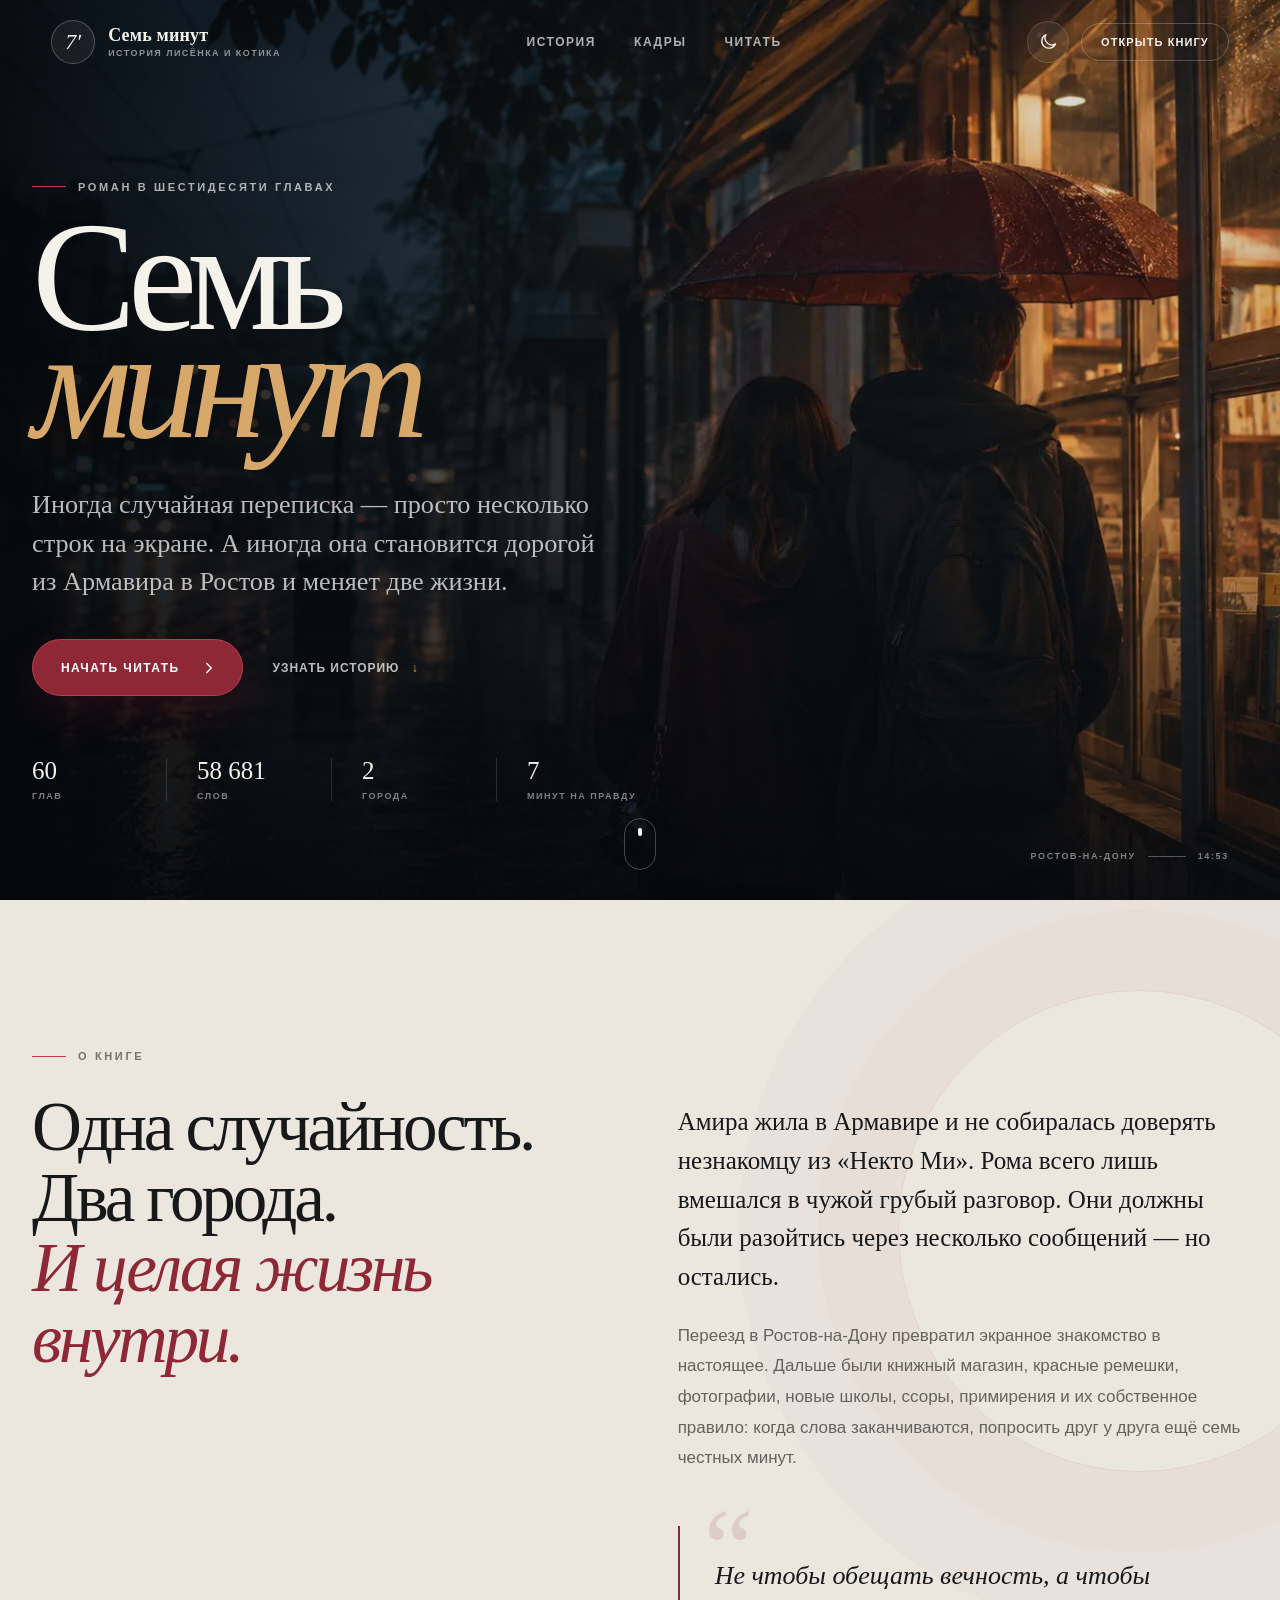
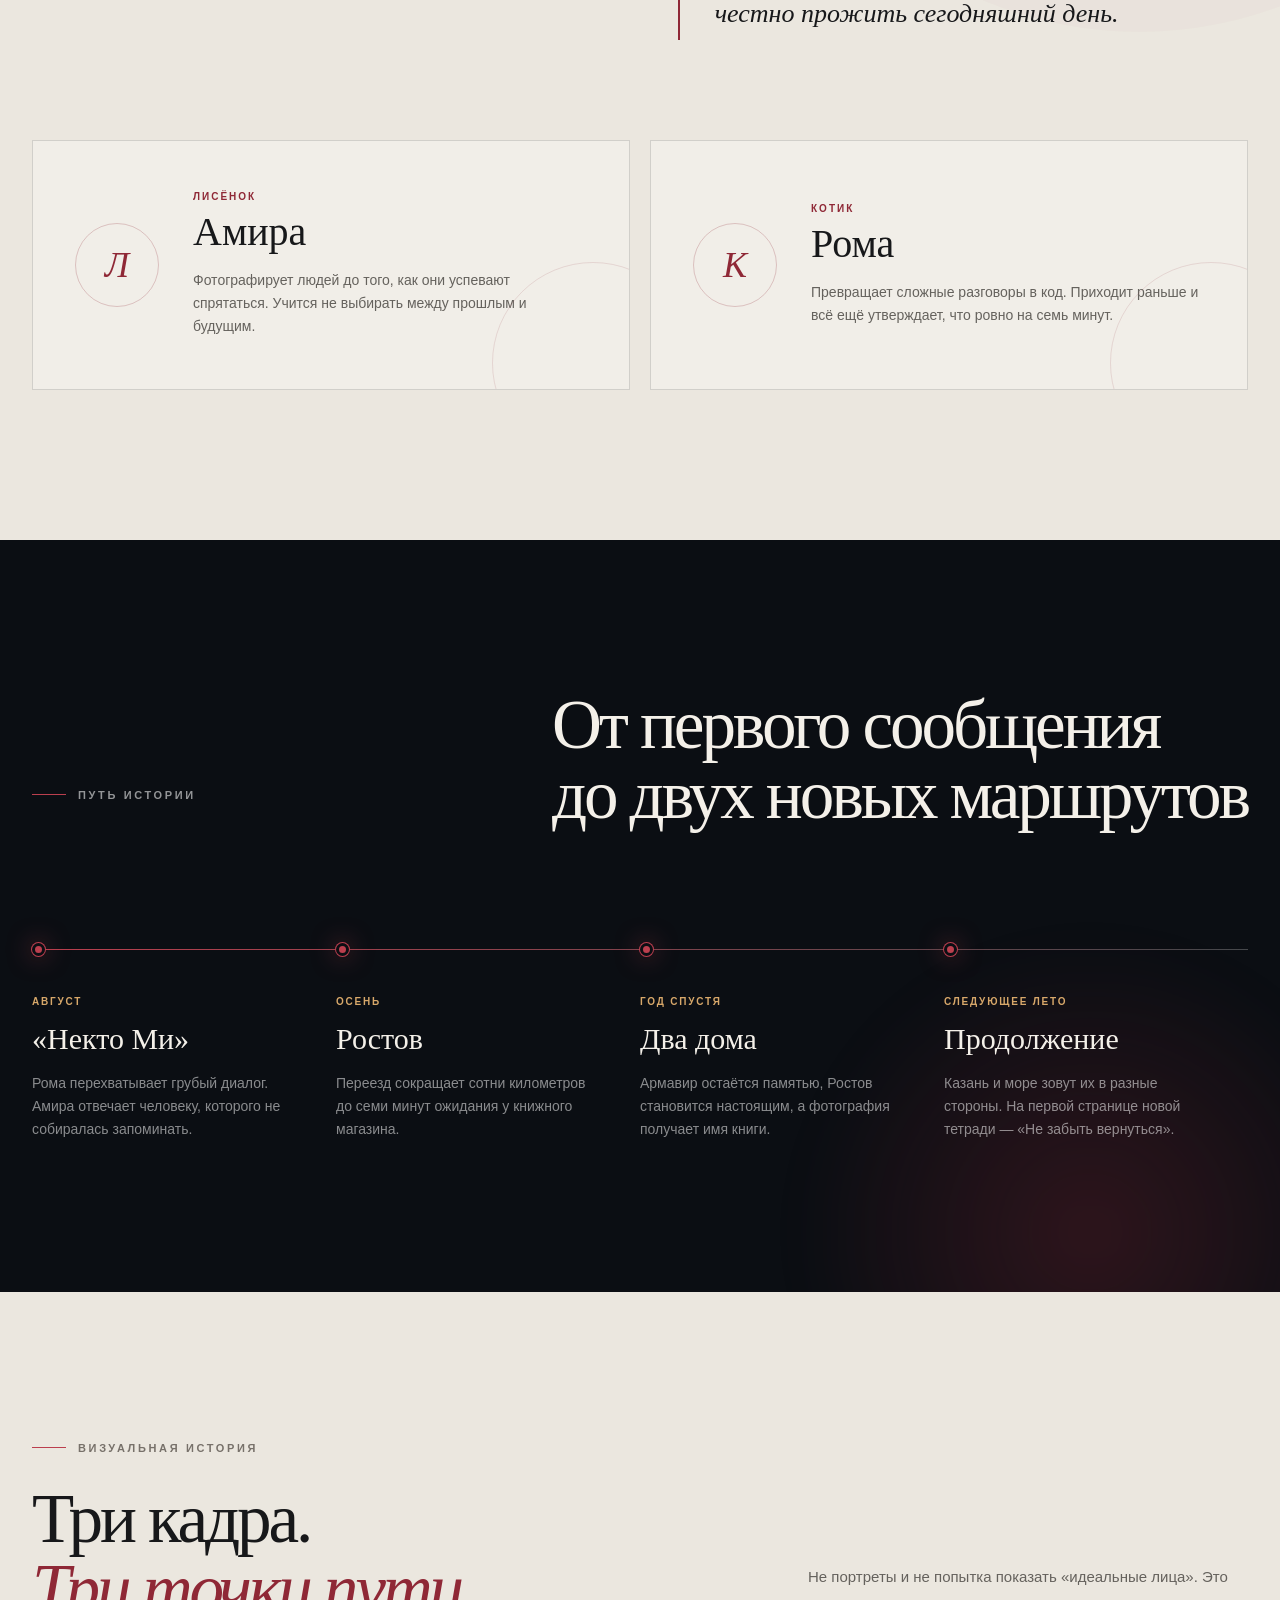
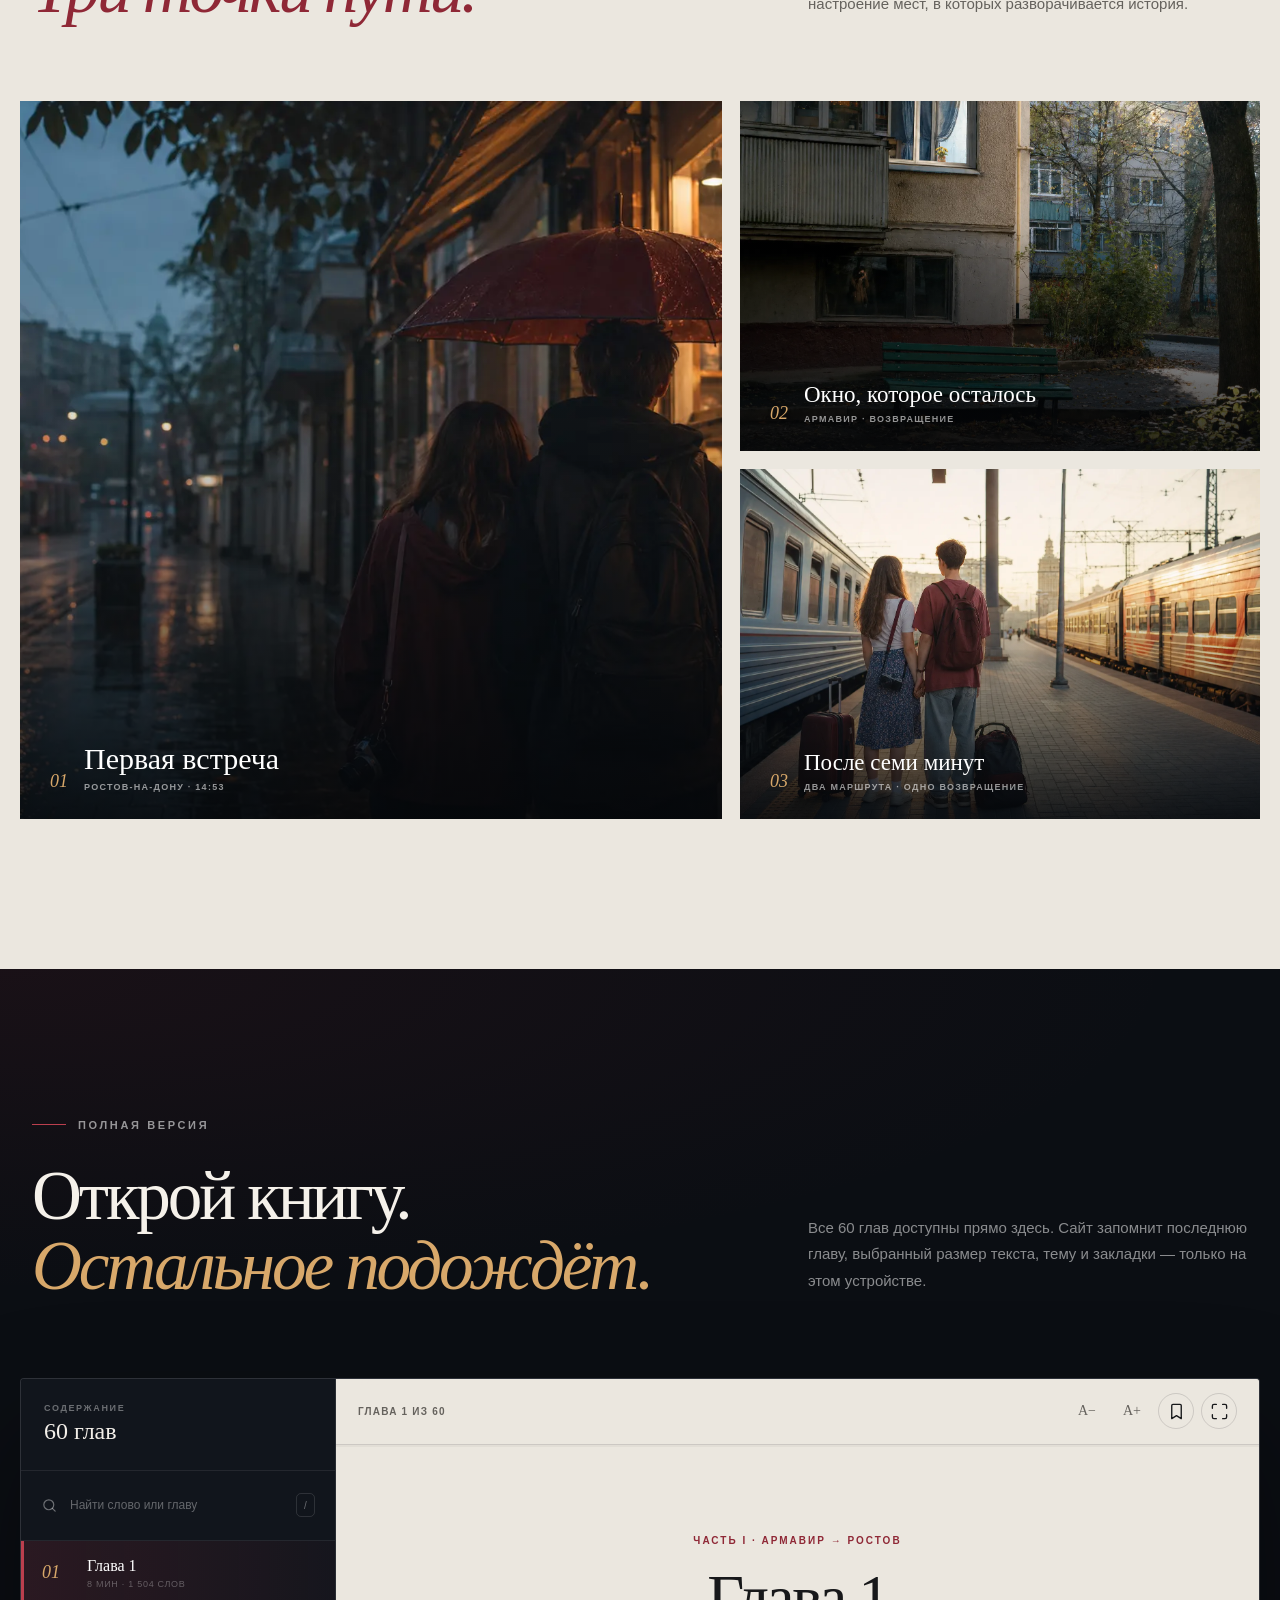
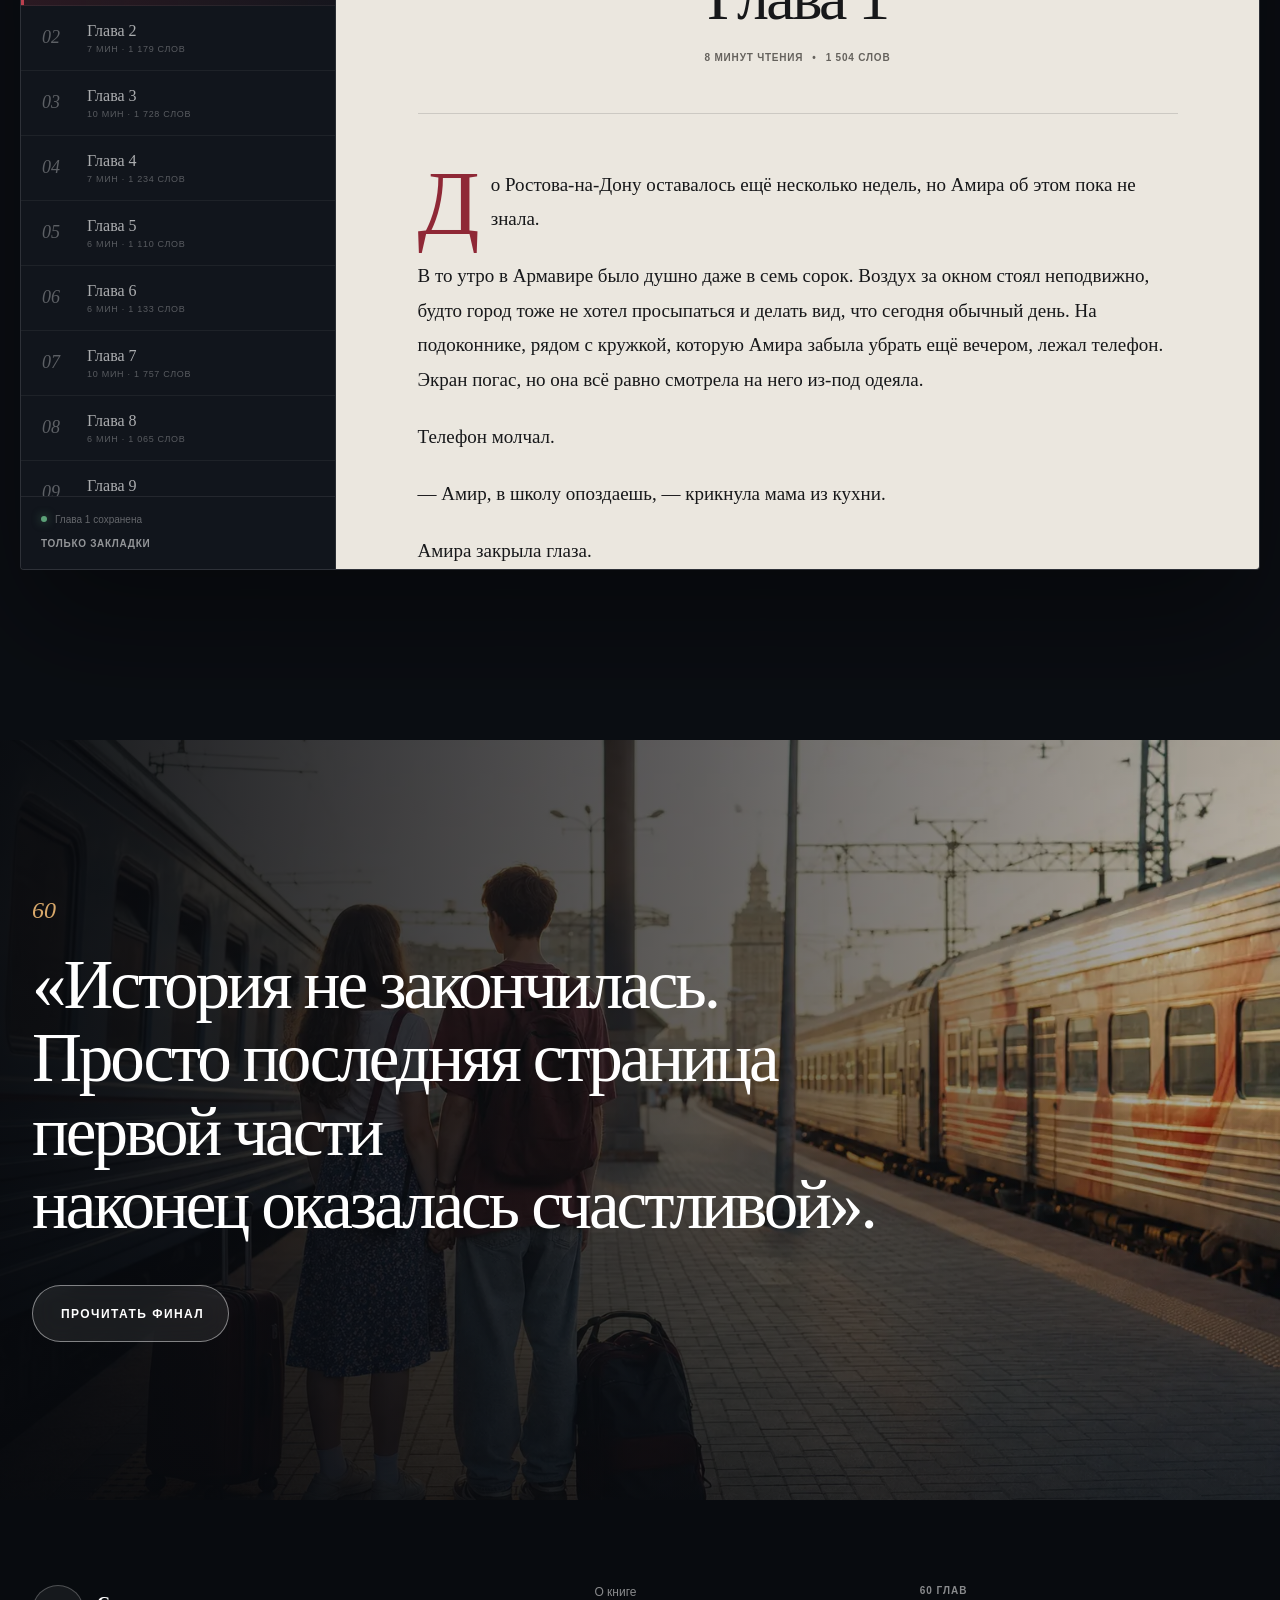
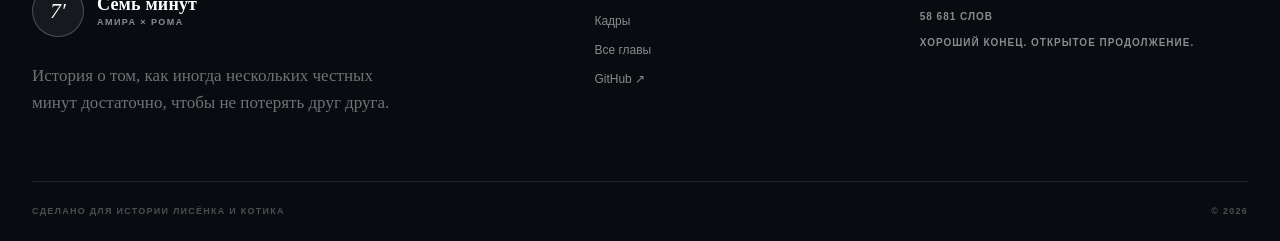
==== commit a372fe2c: "Polish story statistics copy" ====
--- a/index.html
+++ b/index.html
@@ -62,7 +62,7 @@
 
         <dl class="hero-stats reveal reveal-delay-3">
           <div><dt>60</dt><dd>глав</dd></div>
-          <div><dt>58 681</dt><dd>слово</dd></div>
+          <div><dt>58 681</dt><dd>слов</dd></div>
           <div><dt>2</dt><dd>города</dd></div>
           <div><dt>7</dt><dd>минут на правду</dd></div>
         </dl>
@@ -294,7 +294,7 @@
       </div>
       <div class="footer-note">
         <span>60 глав</span>
-        <span>58 681 слово</span>
+        <span>58 681 слов</span>
         <span>Хороший конец. Открытое продолжение.</span>
       </div>
     </div>
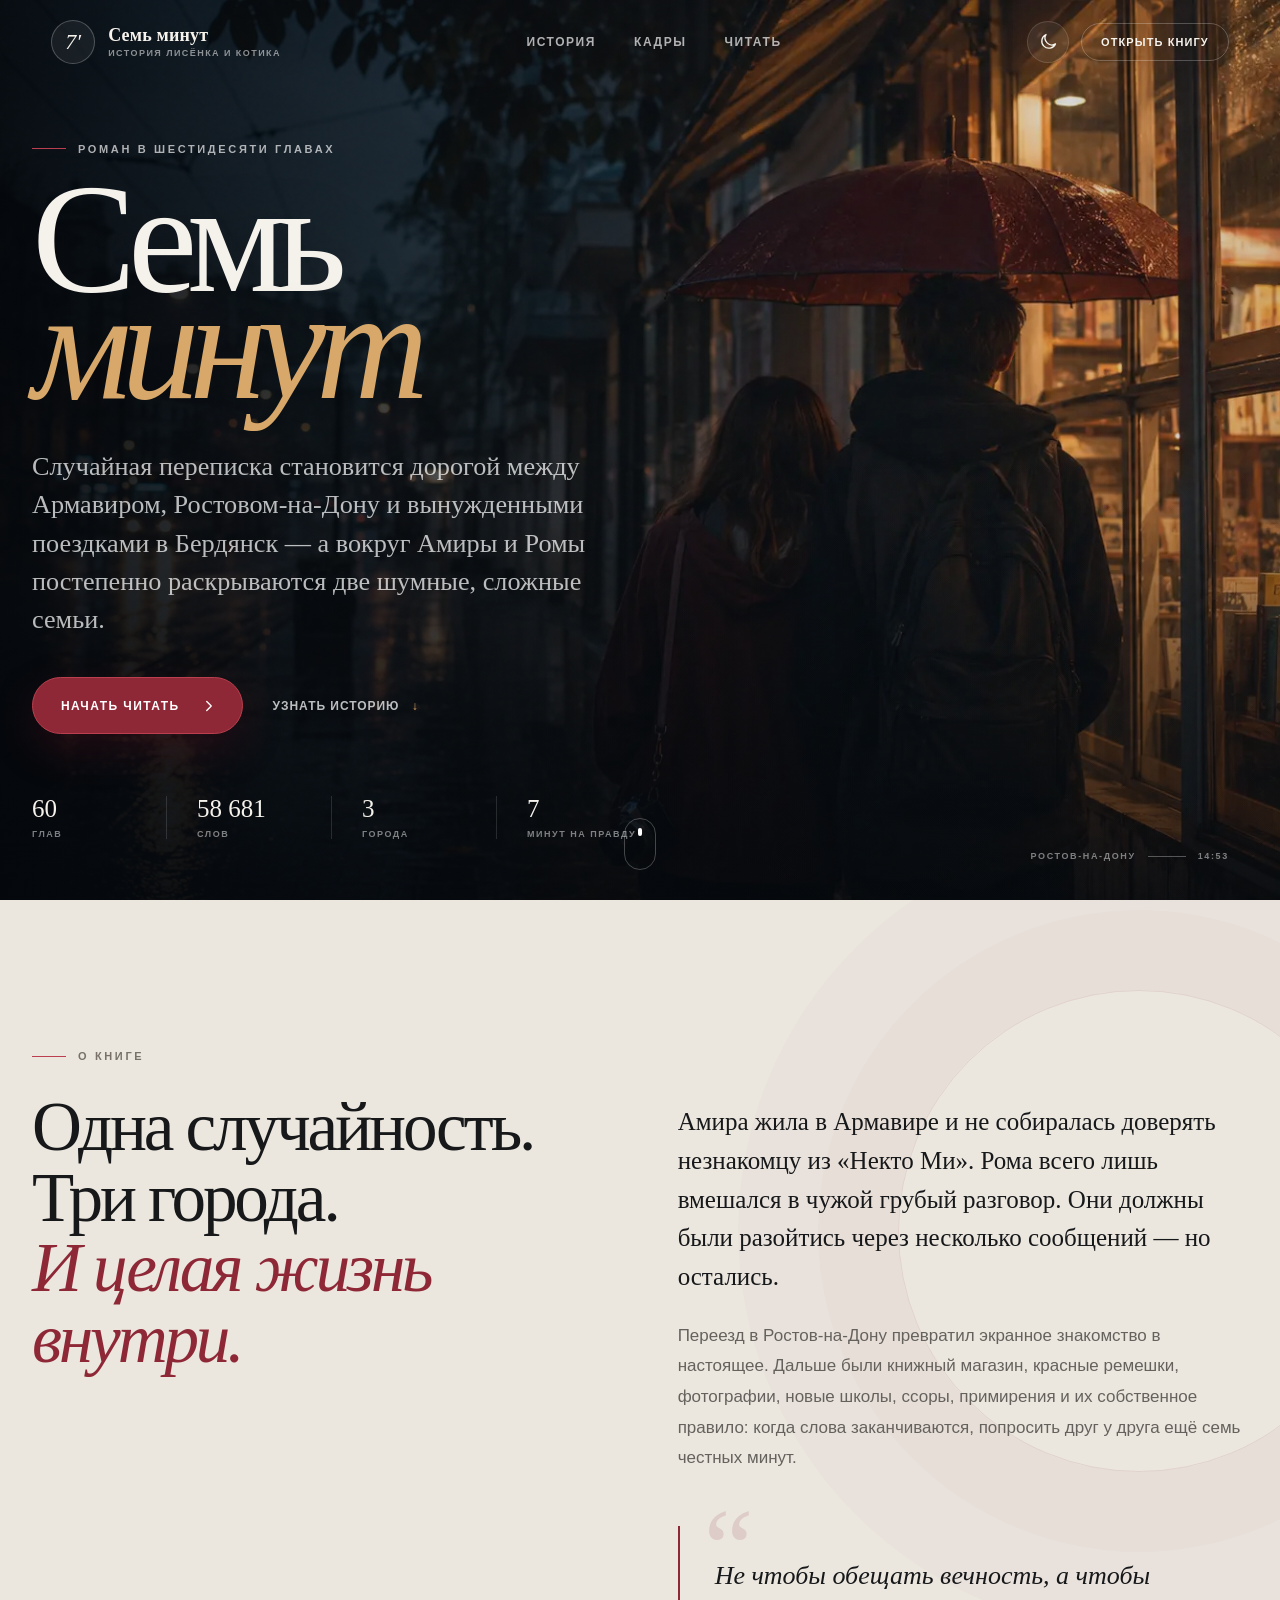
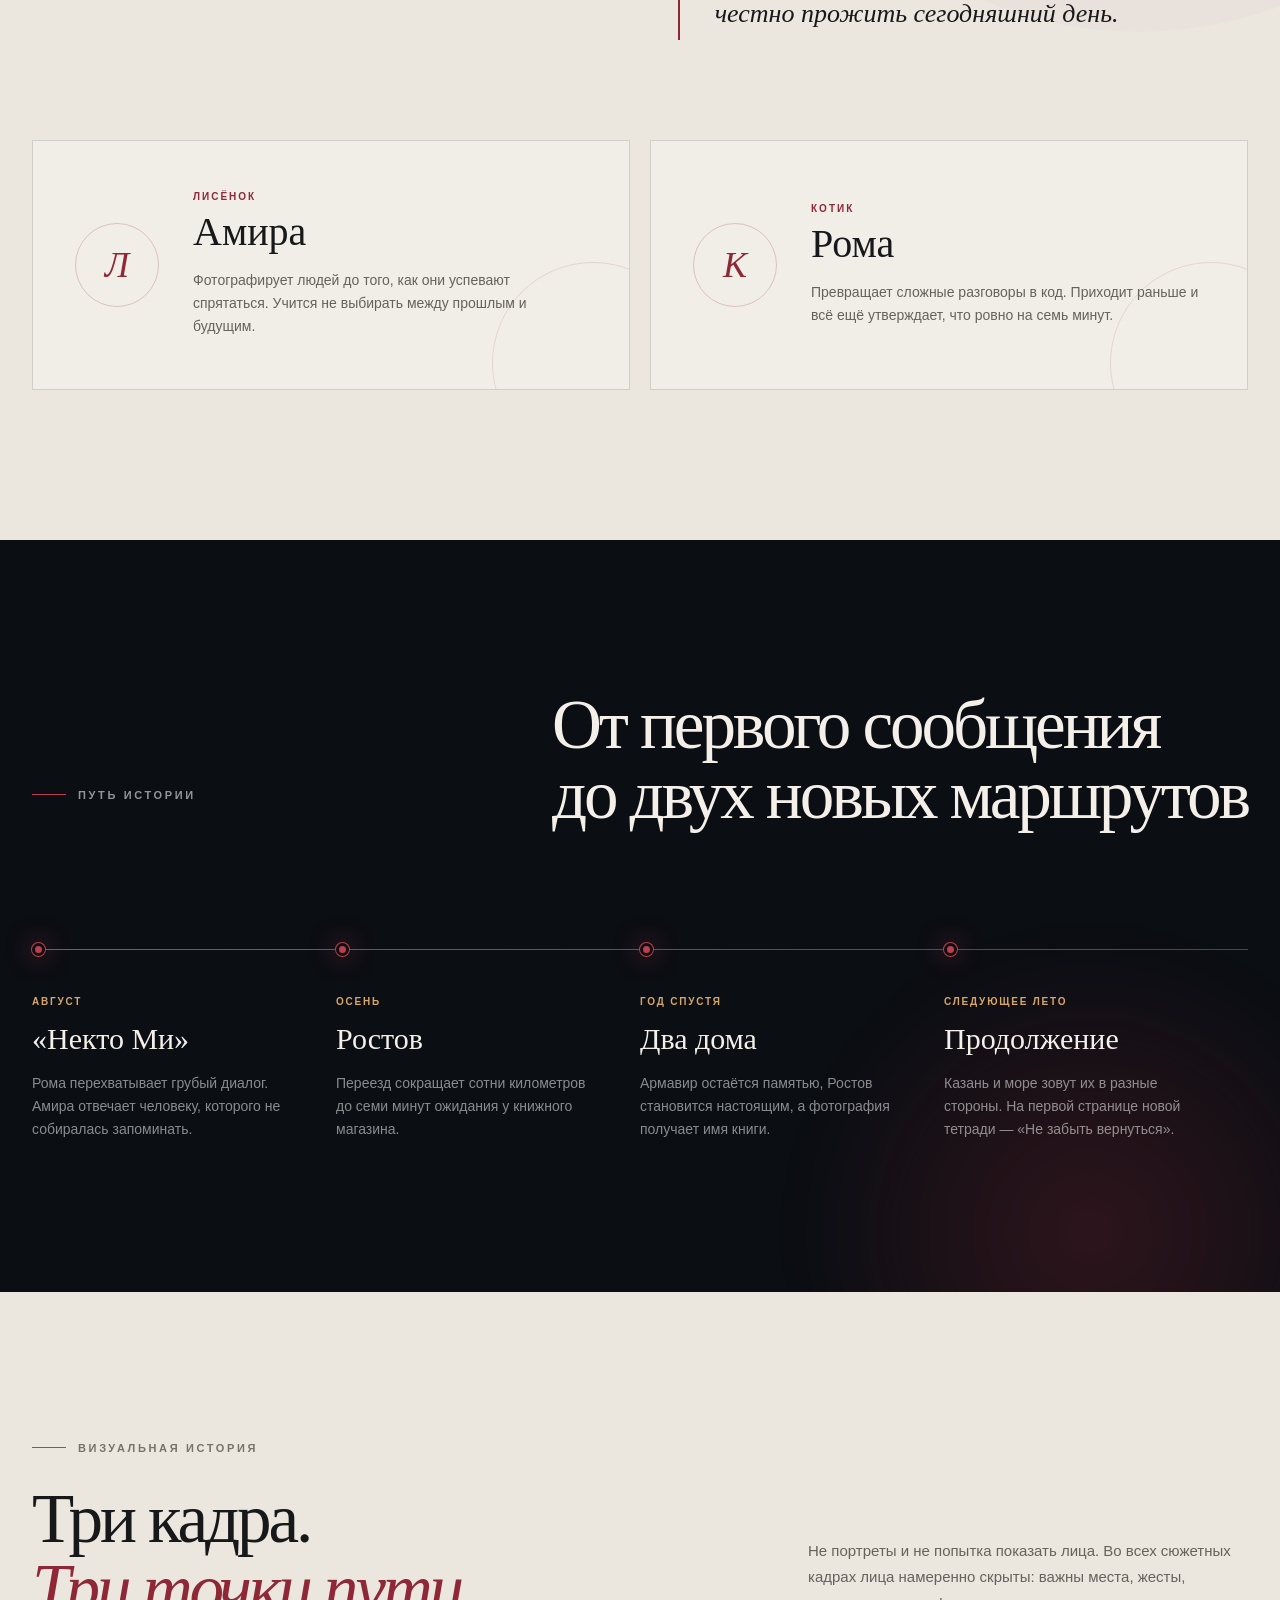
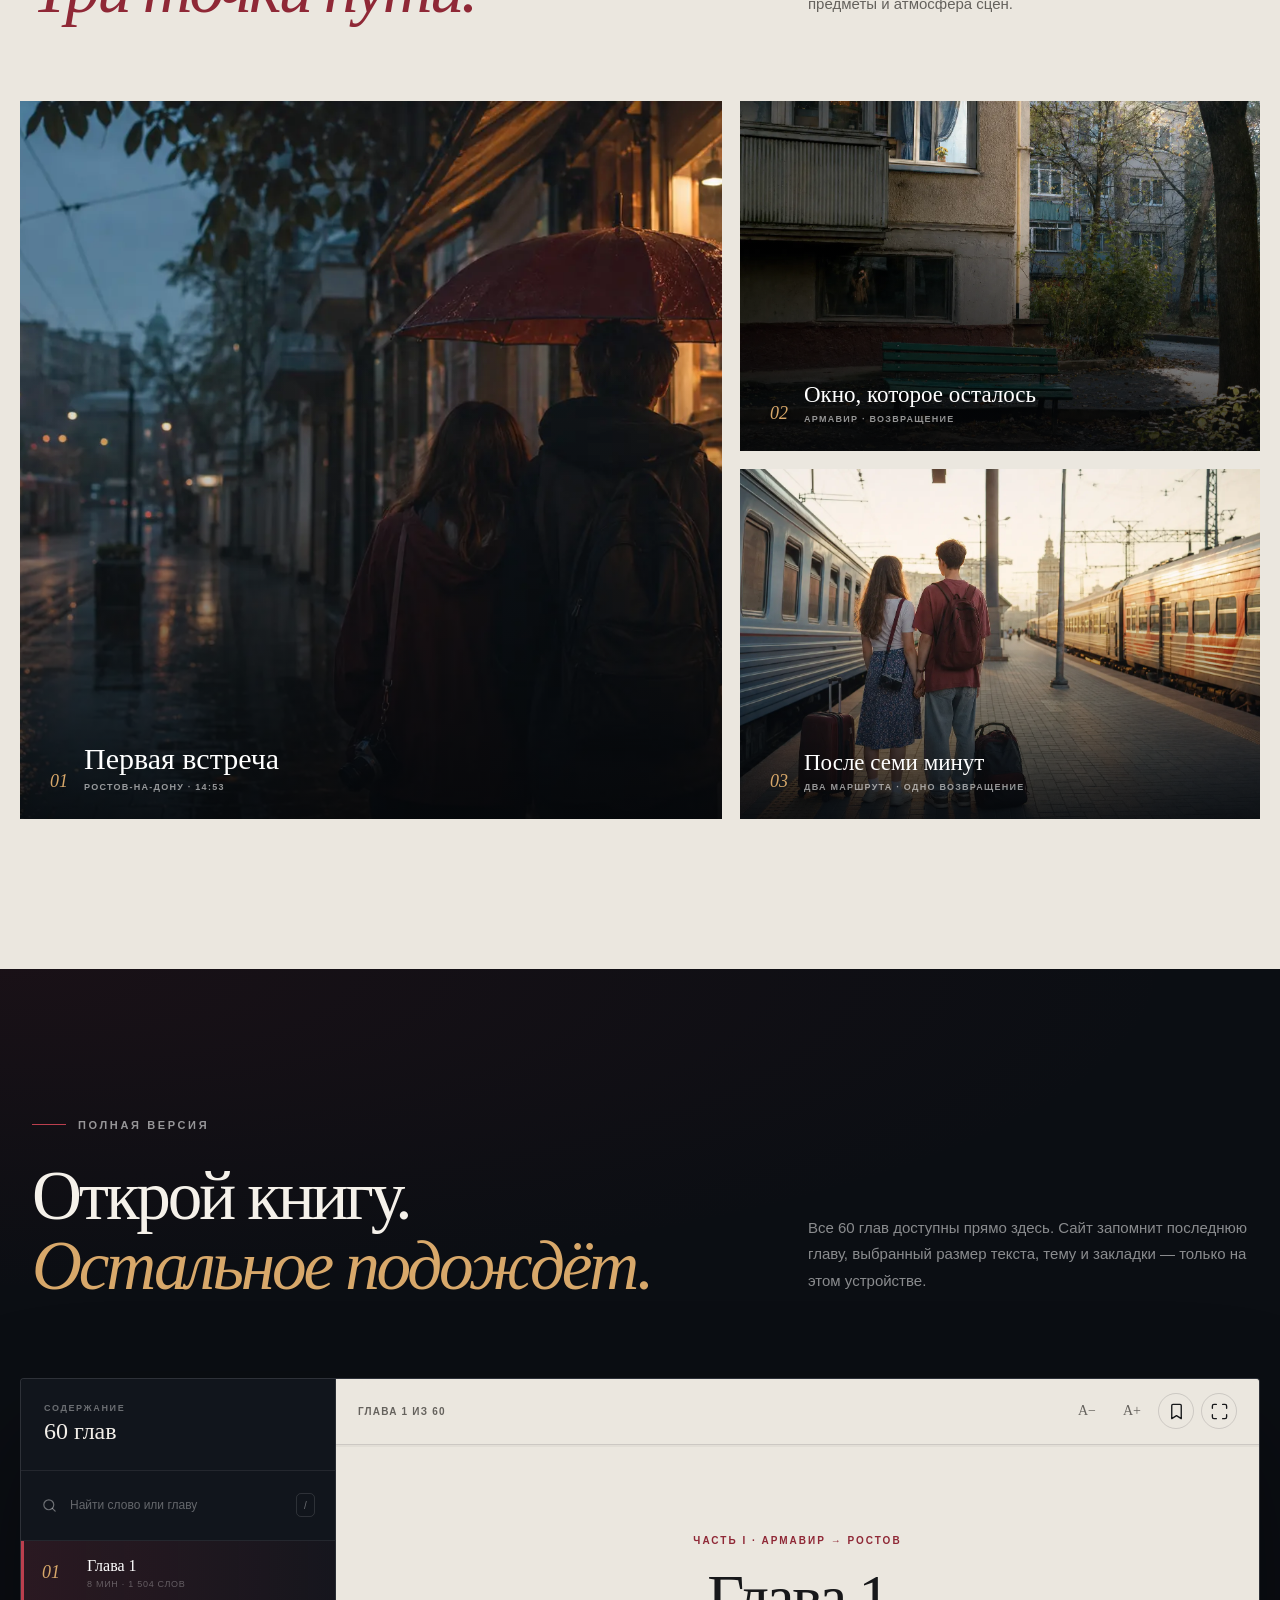
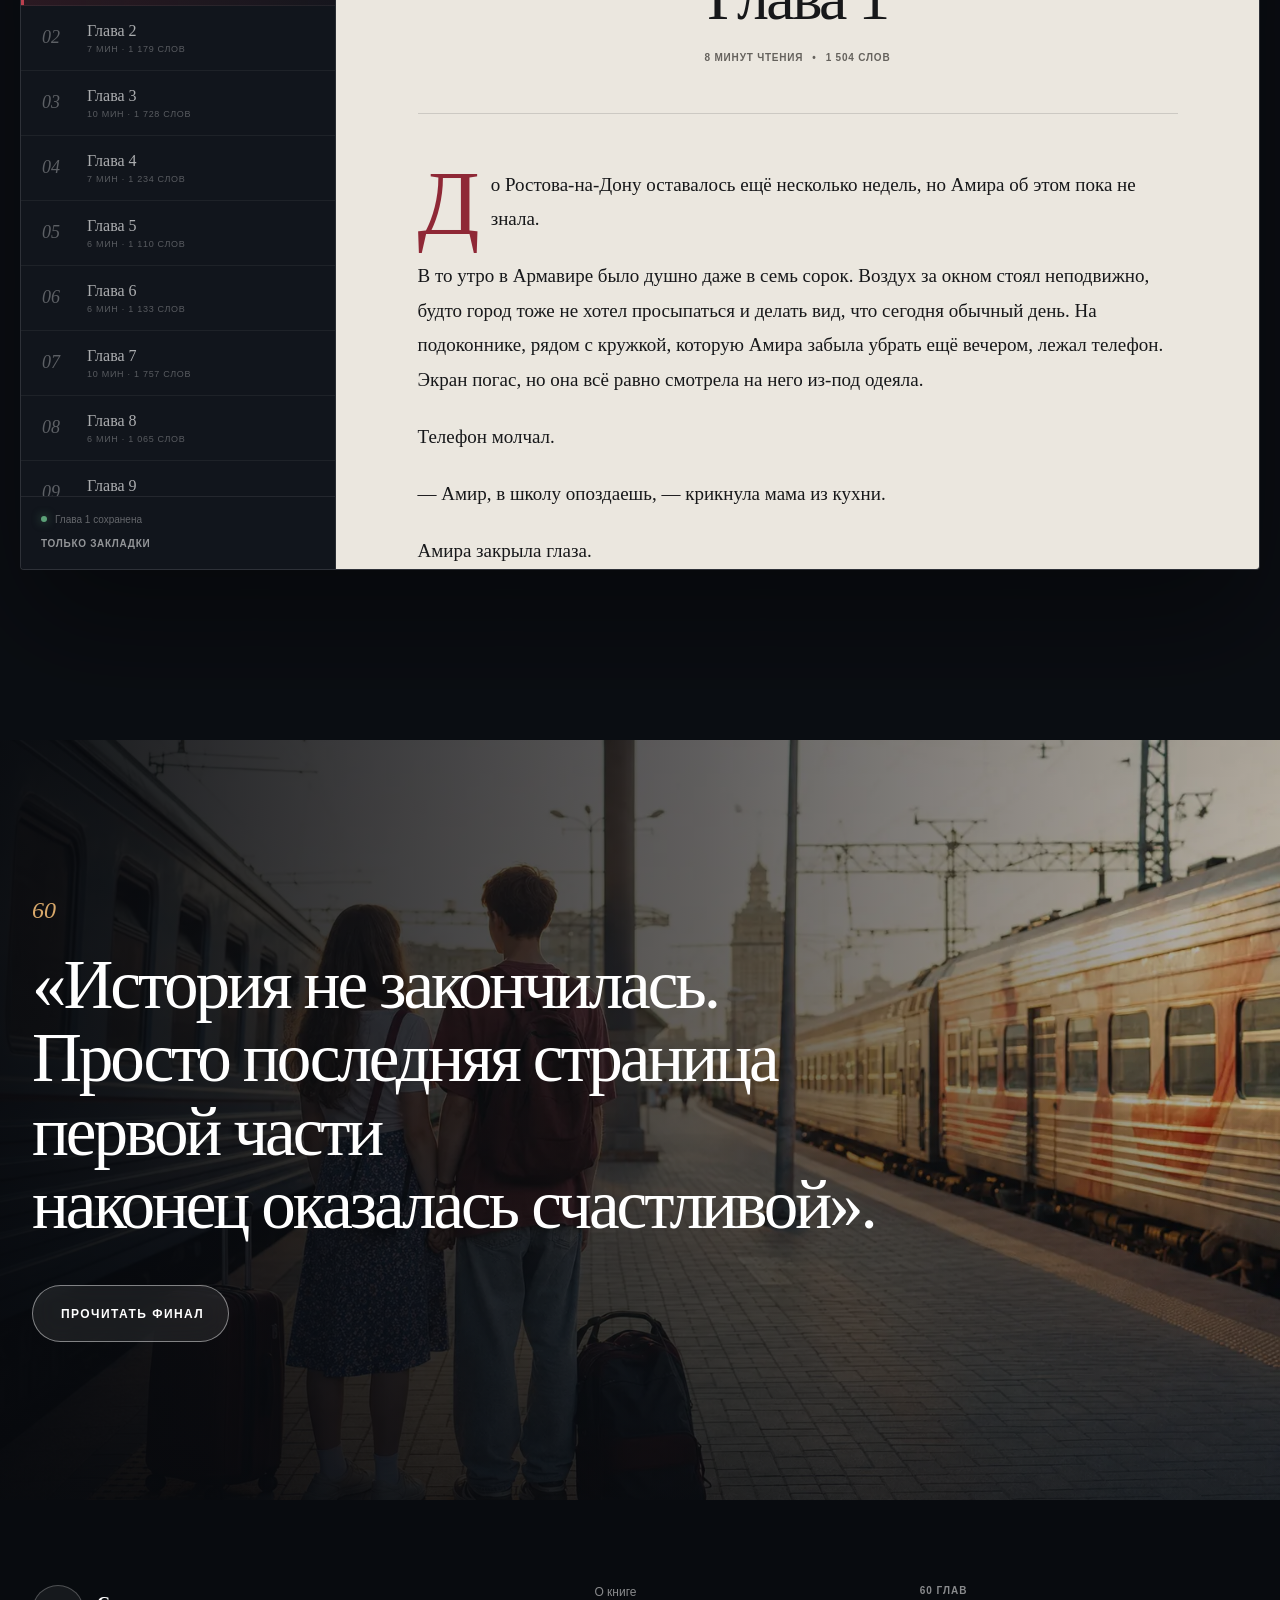
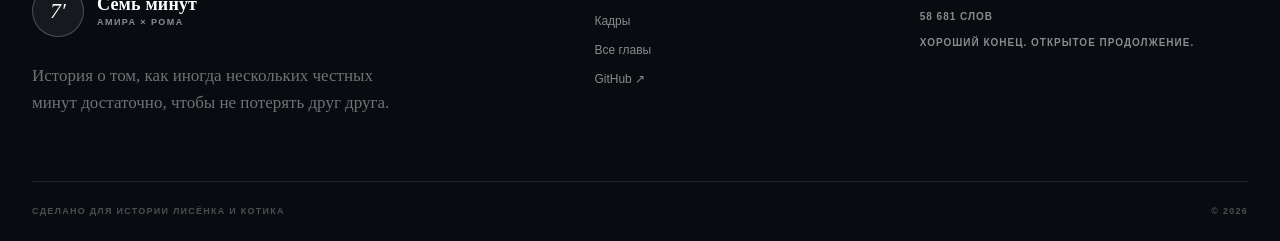
==== commit 72a21250: "feat: connect expanded family storyline" ====
--- a/index.html
+++ b/index.html
@@ -4,7 +4,7 @@
   <meta charset="utf-8">
   <meta name="viewport" content="width=device-width, initial-scale=1, viewport-fit=cover">
   <meta name="theme-color" content="#0b0e13">
-  <meta name="description" content="«Семь минут» — история Амиры и Ромы о двух городах, одной случайной переписке и времени, которого иногда достаточно, чтобы сказать главное.">
+  <meta name="description" content="«Семь минут» — история Амиры и Ромы о трёх городах, одной случайной переписке и времени, которого иногда достаточно, чтобы сказать главное.">
   <meta property="og:type" content="website">
   <meta property="og:title" content="Семь минут — фанфик">
   <meta property="og:description" content="60 глав. Армавир, Ростов-на-Дону и история Лисёнка и Котика.">
@@ -16,6 +16,7 @@
   <link rel="preload" href="assets/hero.webp" as="image" type="image/webp" fetchpriority="high">
   <link rel="stylesheet" href="styles.css">
   <script src="app.js" defer></script>
+  <script src="family-arc.js" defer></script>
 </head>
 <body>
   <div class="page-progress" aria-hidden="true"><span id="pageProgress"></span></div>
@@ -80,7 +81,7 @@
       <div class="container story-grid">
         <div class="section-heading">
           <p class="eyebrow dark"><span></span> о книге</p>
-          <h2>Одна случайность.<br>Два города.<br><em>И целая жизнь внутри.</em></h2>
+          <h2>Одна случайность.<br>Три города.<br><em>И целая жизнь внутри.</em></h2>
         </div>
 
         <div class="story-copy">
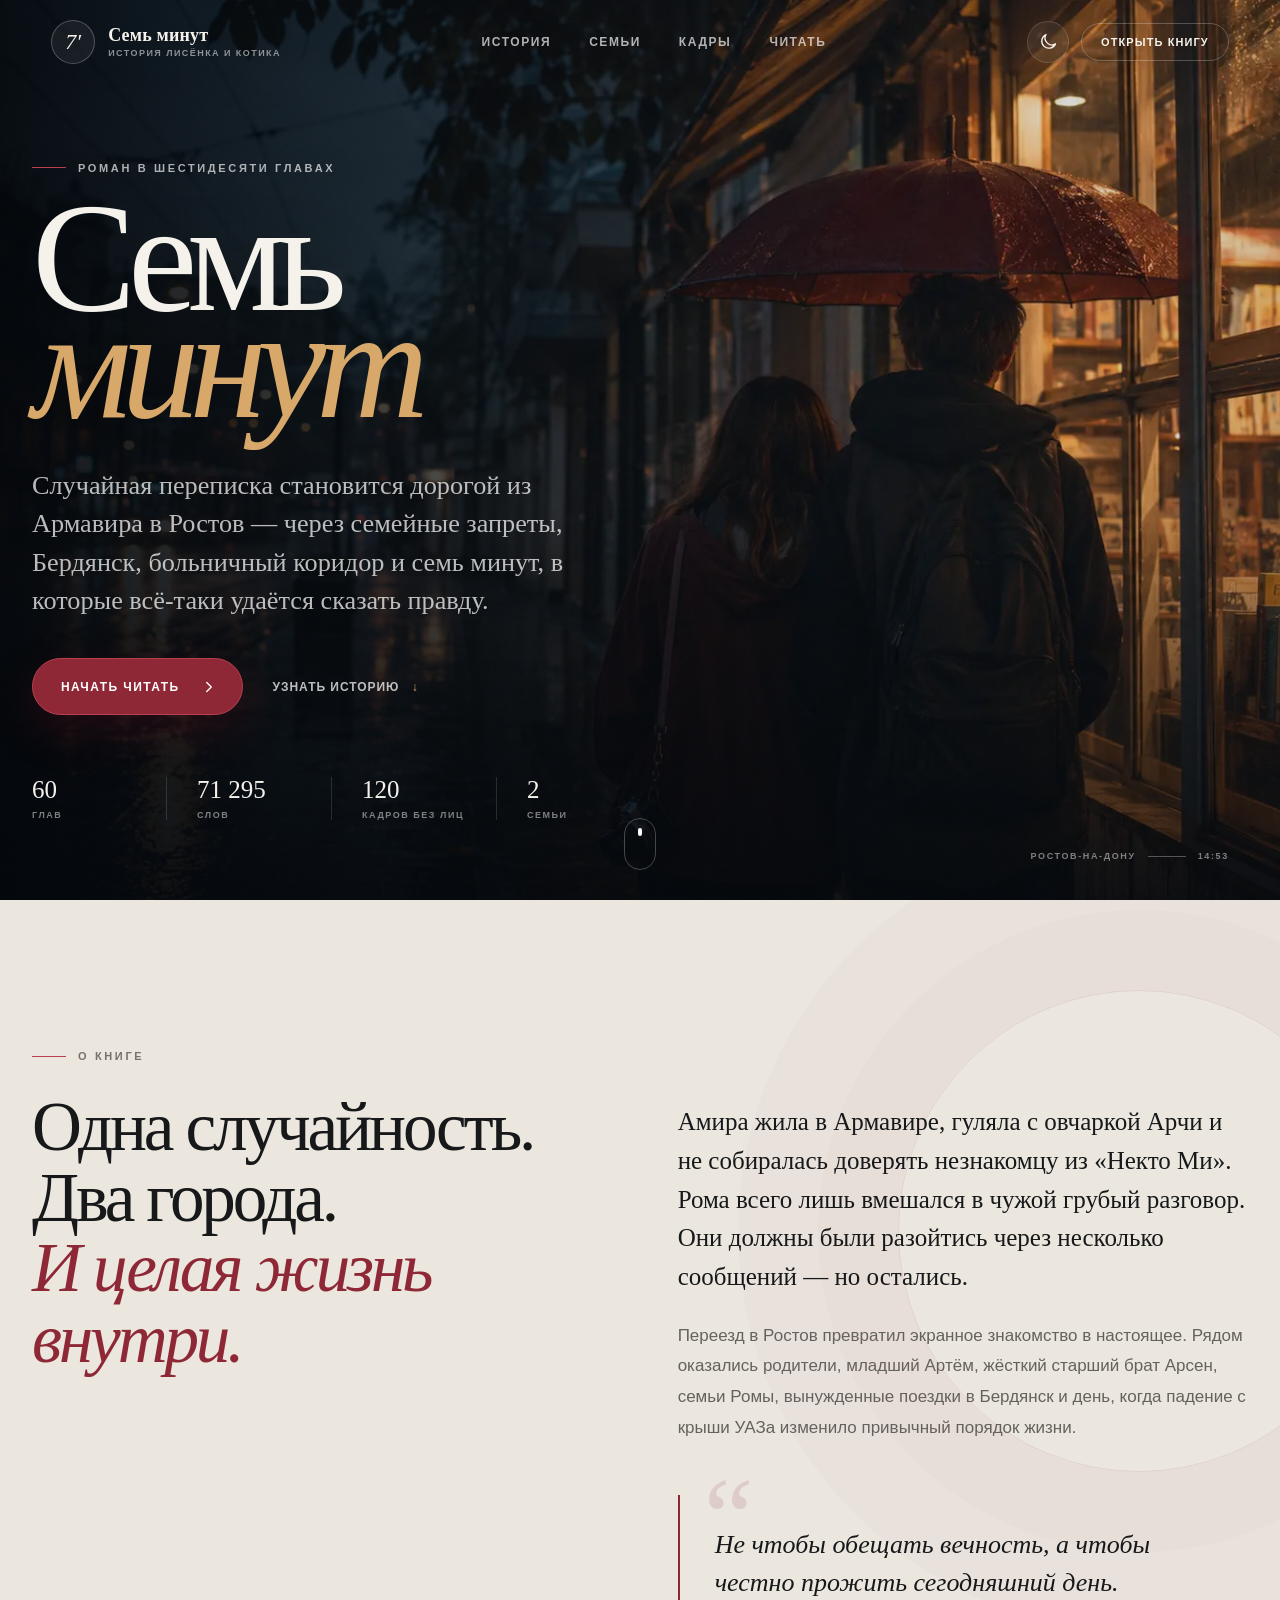
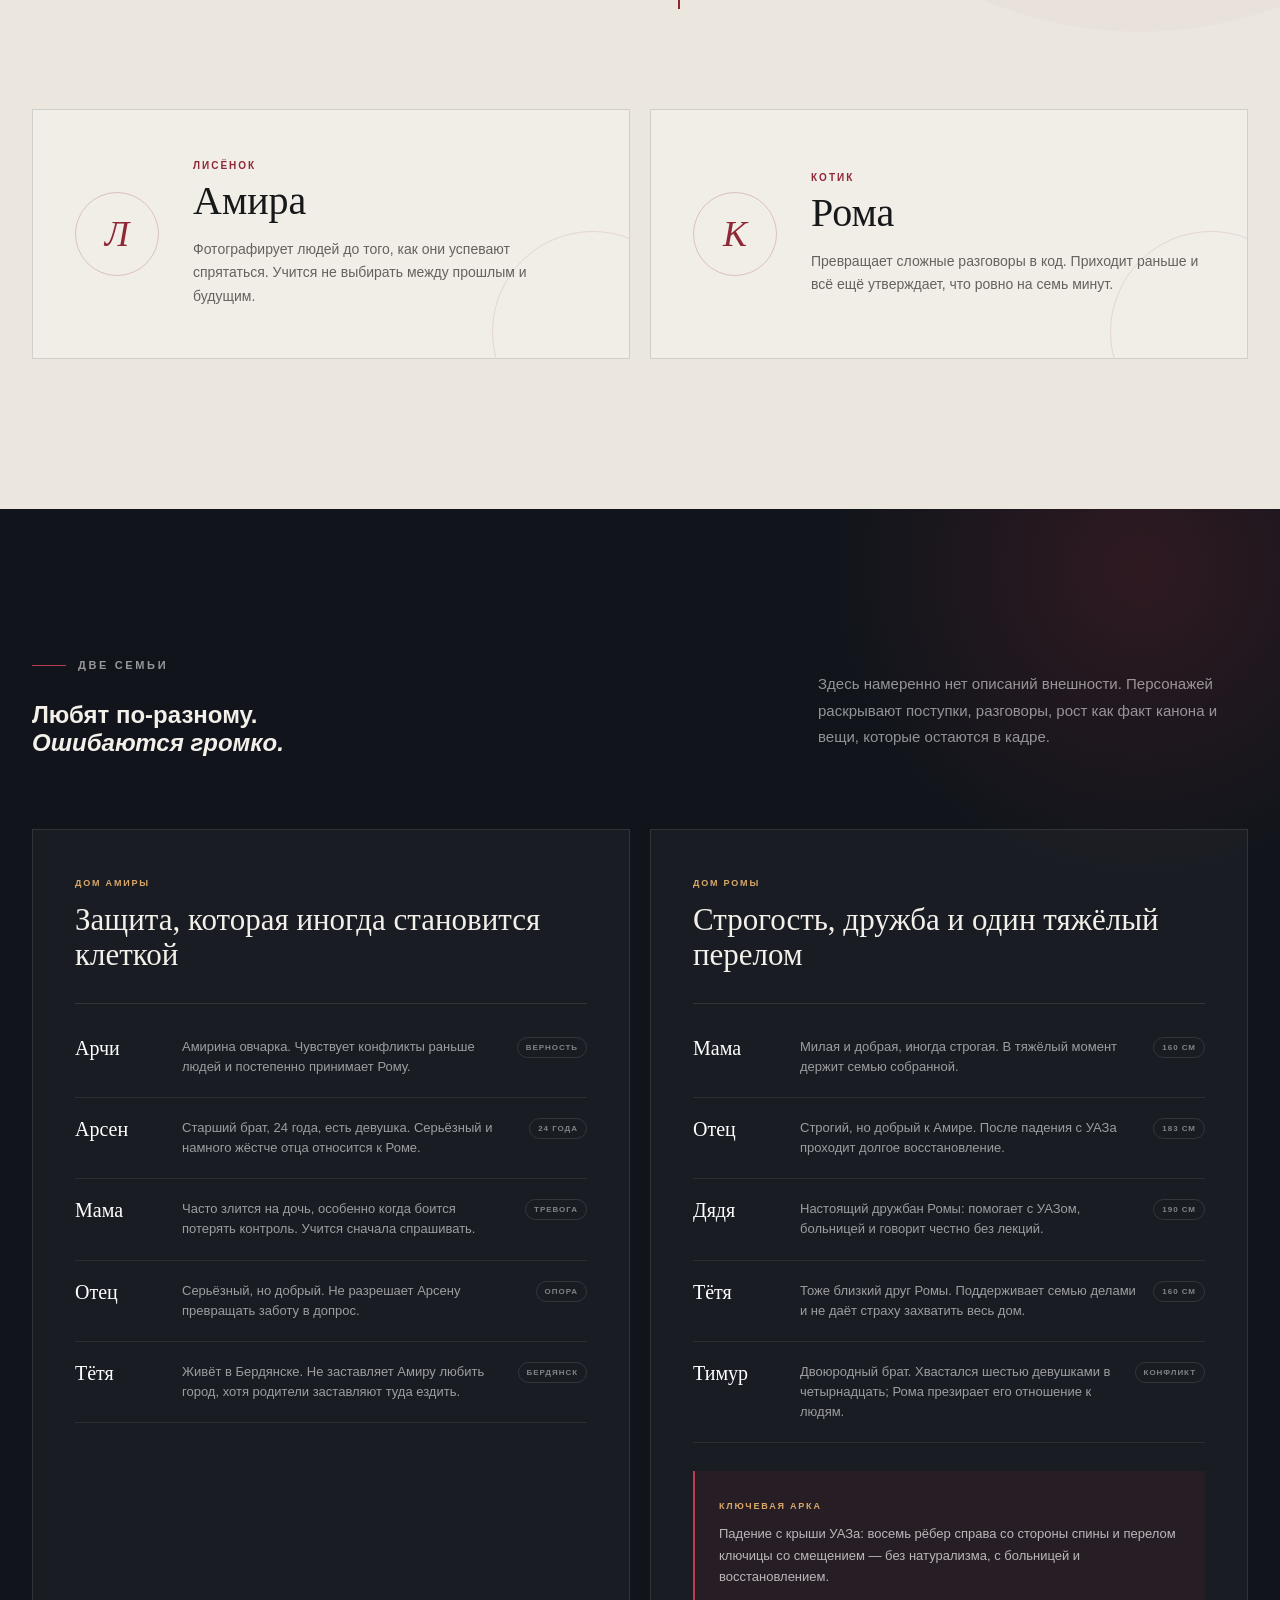
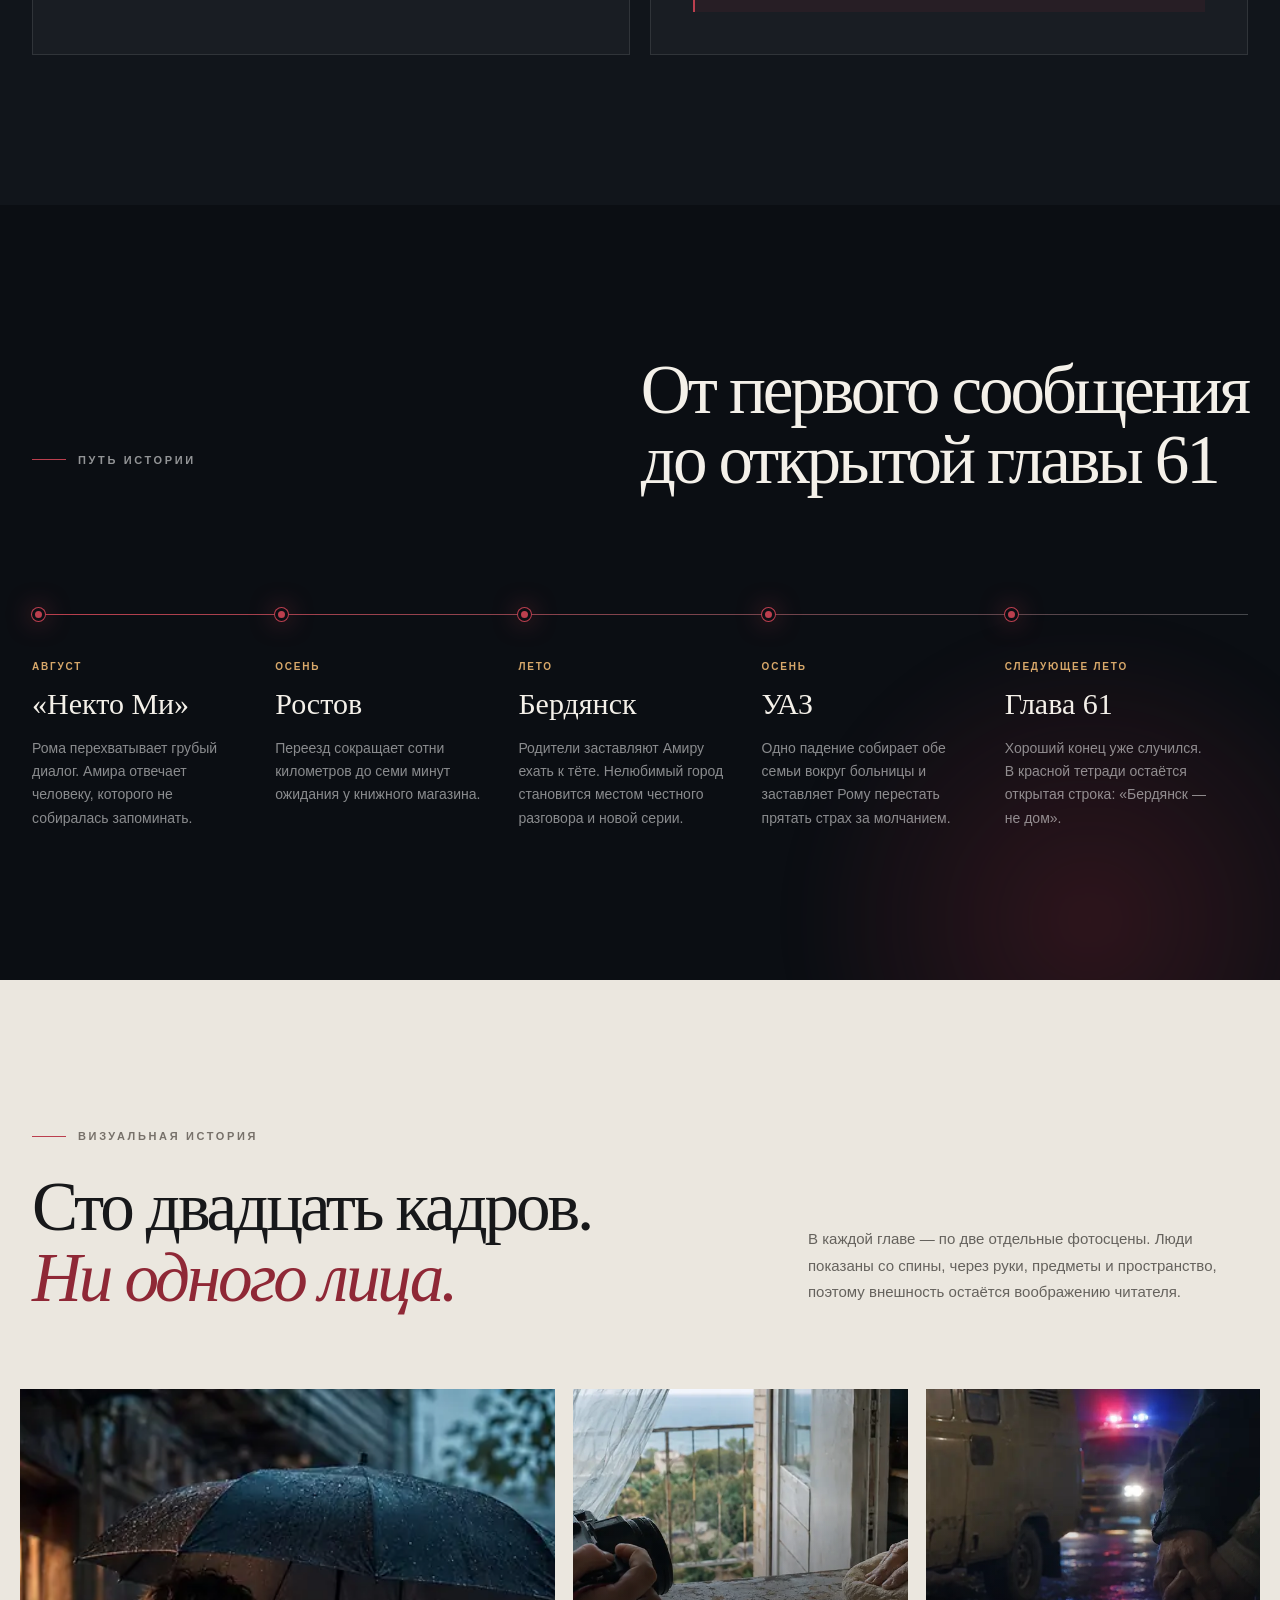
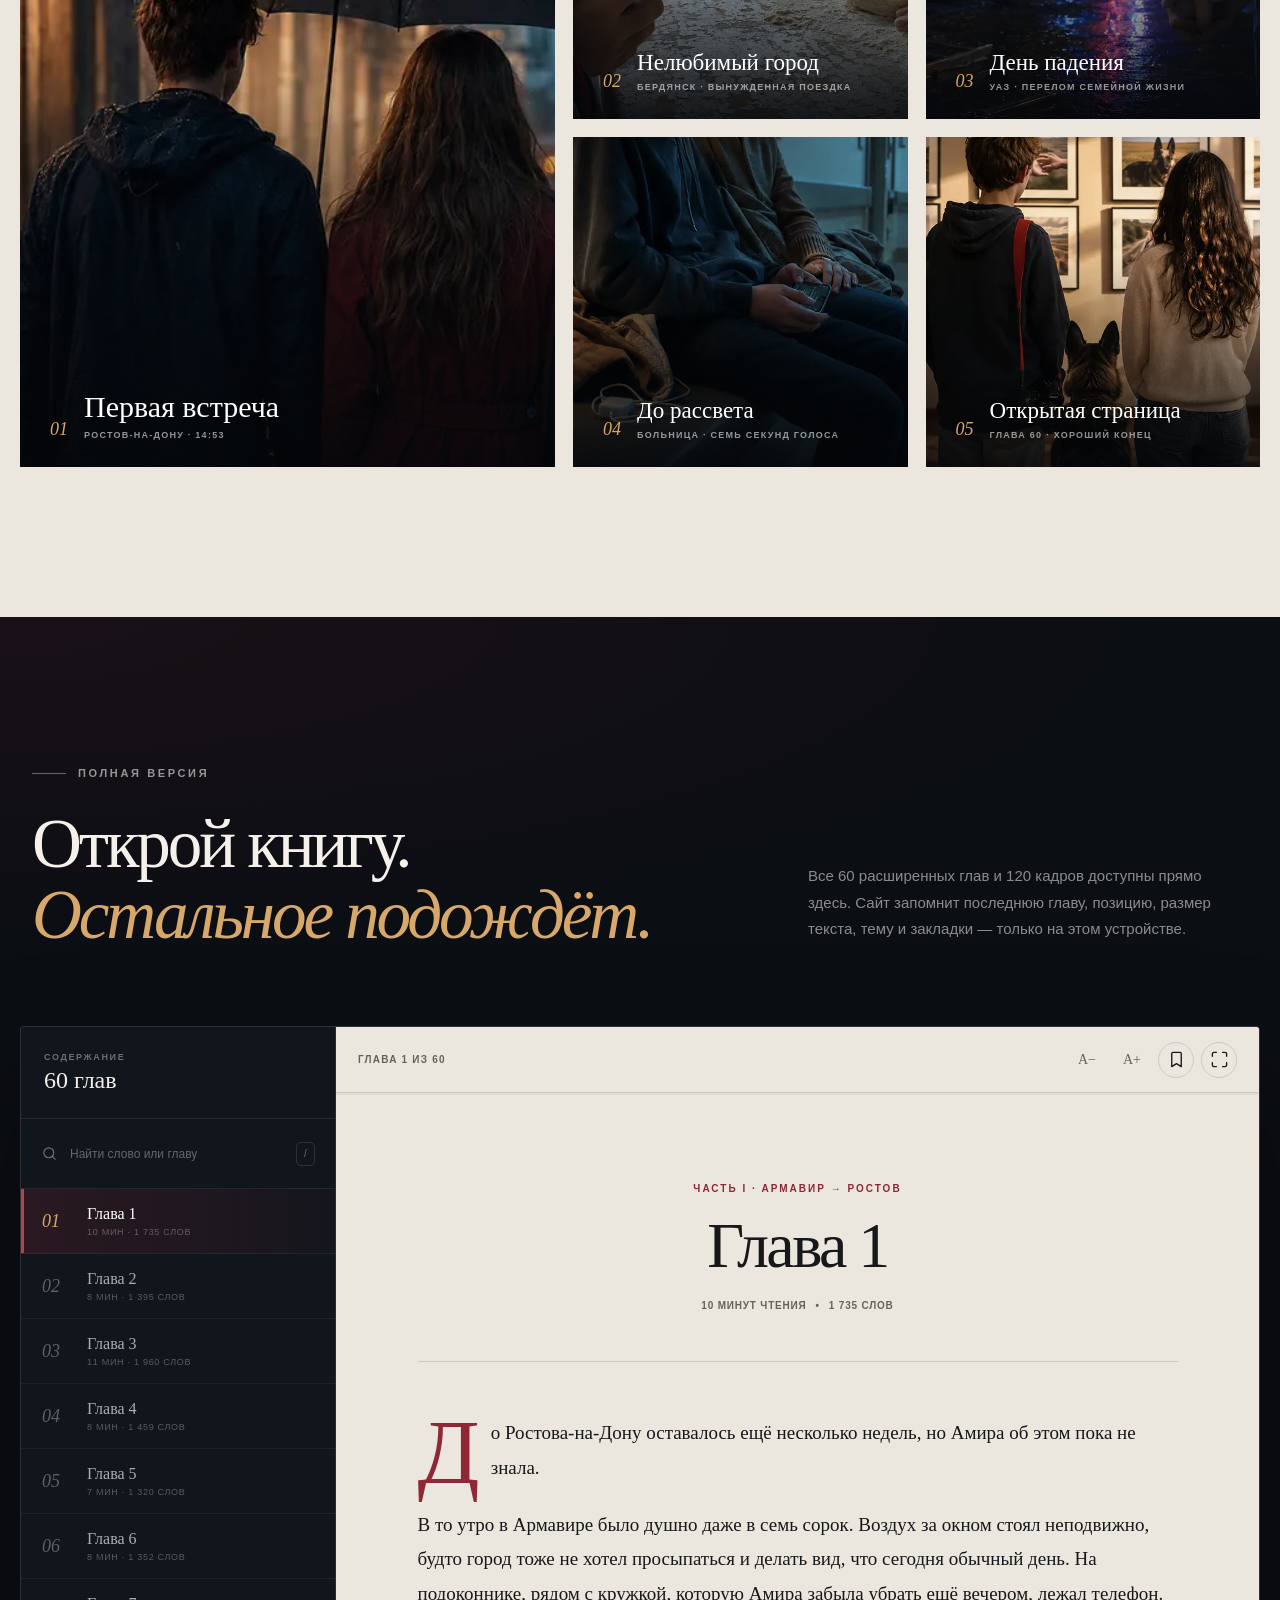
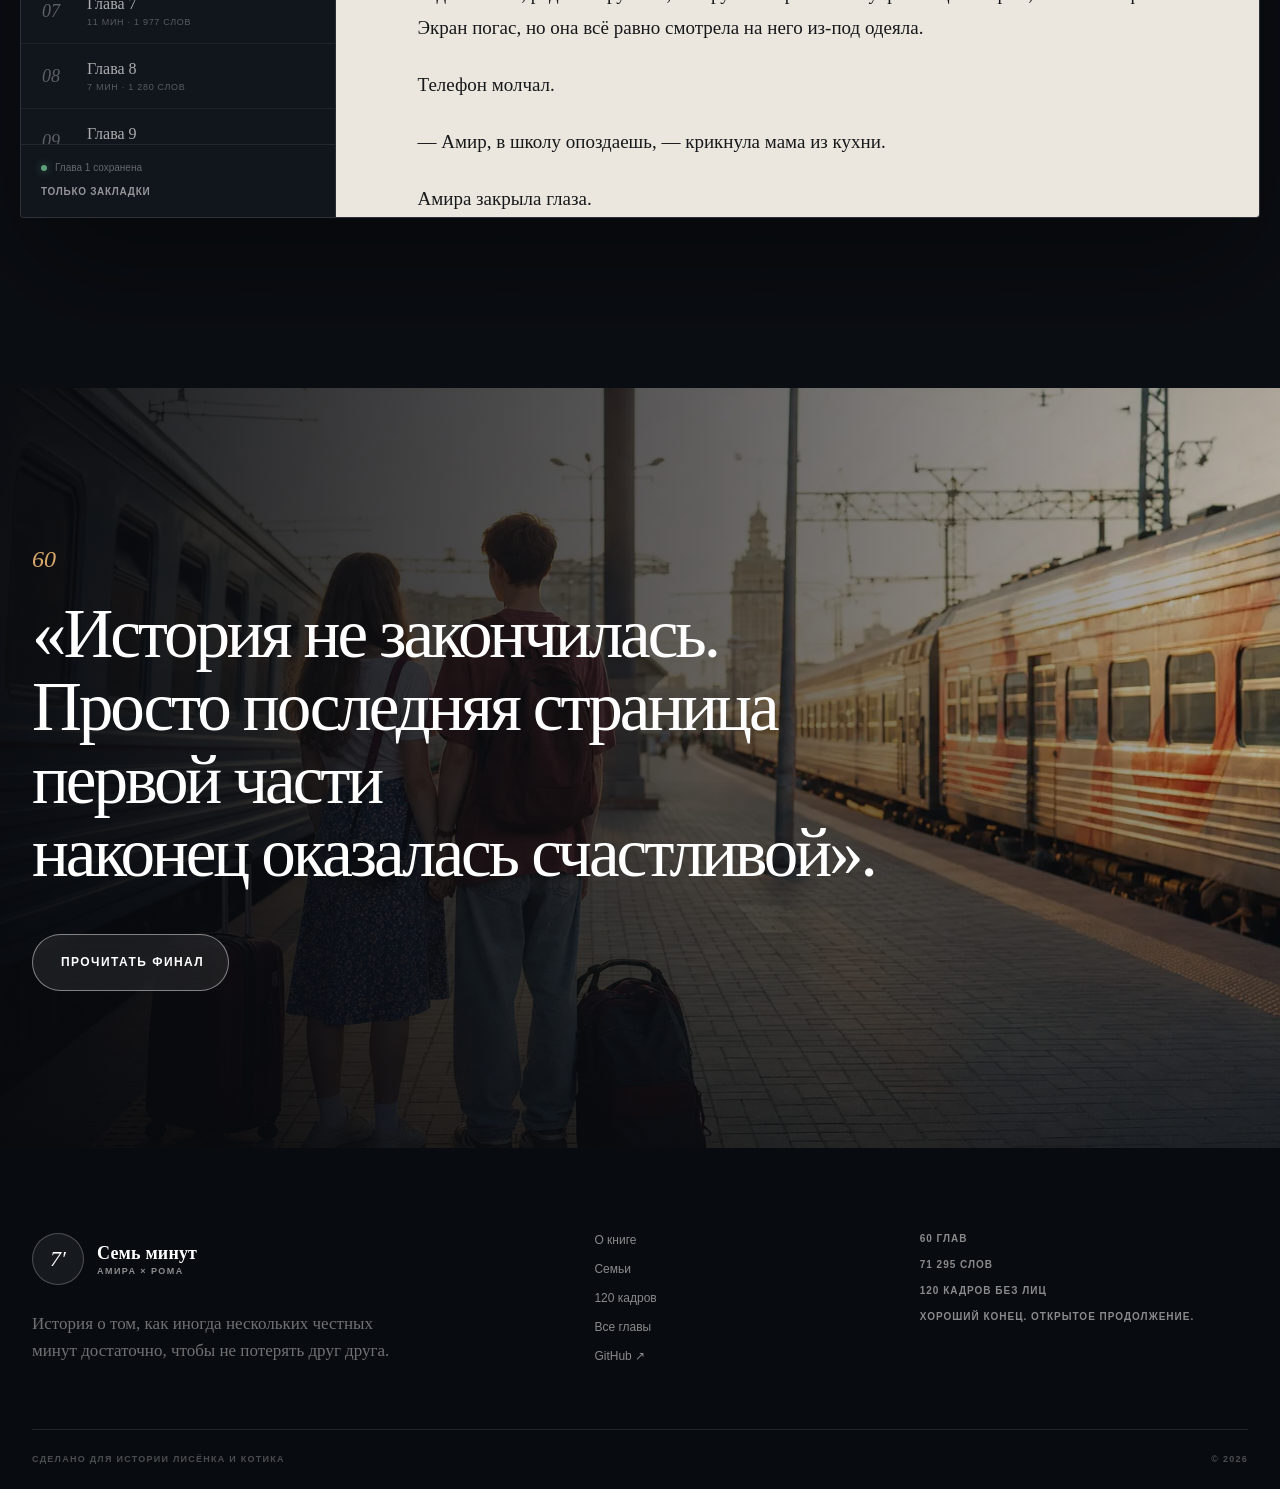
==== commit 138f6d11: "Сделать расширенное издание с 120 фотосценами Добавить семейные линии во все 60 глав, Арчи, Арсена, " ====
--- a/index.html
+++ b/index.html
@@ -4,10 +4,10 @@
   <meta charset="utf-8">
   <meta name="viewport" content="width=device-width, initial-scale=1, viewport-fit=cover">
   <meta name="theme-color" content="#0b0e13">
-  <meta name="description" content="«Семь минут» — история Амиры и Ромы о трёх городах, одной случайной переписке и времени, которого иногда достаточно, чтобы сказать главное.">
+  <meta name="description" content="«Семь минут» — расширенная история Амиры и Ромы: 60 глав, две семьи, Арчи, Армавир, Ростов, Бердянск и 120 атмосферных кадров без лиц.">
   <meta property="og:type" content="website">
   <meta property="og:title" content="Семь минут — фанфик">
-  <meta property="og:description" content="60 глав. Армавир, Ростов-на-Дону и история Лисёнка и Котика.">
+  <meta property="og:description" content="60 глав, 71 295 слов и 120 атмосферных кадров. История Лисёнка, Котика и двух непростых семей.">
   <meta property="og:image" content="assets/hero.webp">
   <meta name="twitter:card" content="summary_large_image">
   <title>Семь минут — история Амиры и Ромы</title>
@@ -16,7 +16,6 @@
   <link rel="preload" href="assets/hero.webp" as="image" type="image/webp" fetchpriority="high">
   <link rel="stylesheet" href="styles.css">
   <script src="app.js" defer></script>
-  <script src="family-arc.js" defer></script>
 </head>
 <body>
   <div class="page-progress" aria-hidden="true"><span id="pageProgress"></span></div>
@@ -32,6 +31,7 @@
 
     <nav class="main-nav" aria-label="Главная навигация">
       <a href="#story">История</a>
+      <a href="#families">Семьи</a>
       <a href="#gallery">Кадры</a>
       <a href="#reader">Читать</a>
     </nav>
@@ -52,7 +52,7 @@
       <div class="hero-content container">
         <p class="eyebrow reveal"><span></span> роман в шестидесяти главах</p>
         <h1 id="heroTitle" class="reveal reveal-delay-1">Семь<br><em>минут</em></h1>
-        <p class="hero-lead reveal reveal-delay-2">Иногда случайная переписка — просто несколько строк на экране. А иногда она становится дорогой из Армавира в Ростов и меняет две жизни.</p>
+        <p class="hero-lead reveal reveal-delay-2">Случайная переписка становится дорогой из Армавира в Ростов — через семейные запреты, Бердянск, больничный коридор и семь минут, в которые всё-таки удаётся сказать правду.</p>
         <div class="hero-actions reveal reveal-delay-3">
           <a class="primary-button" id="continueReading" href="#reader">
             <span id="continueLabel">Начать читать</span>
@@ -63,9 +63,9 @@
 
         <dl class="hero-stats reveal reveal-delay-3">
           <div><dt>60</dt><dd>глав</dd></div>
-          <div><dt>58 681</dt><dd>слов</dd></div>
-          <div><dt>2</dt><dd>города</dd></div>
-          <div><dt>7</dt><dd>минут на правду</dd></div>
+          <div><dt>71 295</dt><dd>слов</dd></div>
+          <div><dt>120</dt><dd>кадров без лиц</dd></div>
+          <div><dt>2</dt><dd>семьи</dd></div>
         </dl>
       </div>
 
@@ -81,12 +81,12 @@
       <div class="container story-grid">
         <div class="section-heading">
           <p class="eyebrow dark"><span></span> о книге</p>
-          <h2>Одна случайность.<br>Три города.<br><em>И целая жизнь внутри.</em></h2>
+          <h2>Одна случайность.<br>Два города.<br><em>И целая жизнь внутри.</em></h2>
         </div>
 
         <div class="story-copy">
-          <p class="story-intro">Амира жила в Армавире и не собиралась доверять незнакомцу из «Некто Ми». Рома всего лишь вмешался в чужой грубый разговор. Они должны были разойтись через несколько сообщений — но остались.</p>
-          <p>Переезд в Ростов-на-Дону превратил экранное знакомство в настоящее. Дальше были книжный магазин, красные ремешки, фотографии, новые школы, ссоры, примирения и их собственное правило: когда слова заканчиваются, попросить друг у друга ещё семь честных минут.</p>
+          <p class="story-intro">Амира жила в Армавире, гуляла с овчаркой Арчи и не собиралась доверять незнакомцу из «Некто Ми». Рома всего лишь вмешался в чужой грубый разговор. Они должны были разойтись через несколько сообщений — но остались.</p>
+          <p>Переезд в Ростов превратил экранное знакомство в настоящее. Рядом оказались родители, младший Артём, жёсткий старший брат Арсен, семьи Ромы, вынужденные поездки в Бердянск и день, когда падение с крыши УАЗа изменило привычный порядок жизни.</p>
           <blockquote>
             <span class="quote-mark">“</span>
             <p>Не чтобы обещать вечность, а чтобы честно прожить сегодняшний день.</p>
@@ -114,11 +114,46 @@
       </div>
     </section>
 
+    <section class="family-section section" id="families" aria-labelledby="familyTitle">
+      <div class="container family-heading">
+        <div>
+          <p class="eyebrow light"><span></span> две семьи</p>
+          <h2 id="familyTitle">Любят по-разному.<br><em>Ошибаются громко.</em></h2>
+        </div>
+        <p>Здесь намеренно нет описаний внешности. Персонажей раскрывают поступки, разговоры, рост как факт канона и вещи, которые остаются в кадре.</p>
+      </div>
+
+      <div class="container family-grid">
+        <article class="family-panel amira-family">
+          <header><span>Дом Амиры</span><h3>Защита, которая иногда становится клеткой</h3></header>
+          <ul class="family-list">
+            <li><strong>Арчи</strong><span>Амирина овчарка. Чувствует конфликты раньше людей и постепенно принимает Рому.</span><small>верность</small></li>
+            <li><strong>Арсен</strong><span>Старший брат, 24 года, есть девушка. Серьёзный и намного жёстче отца относится к Роме.</span><small>24 года</small></li>
+            <li><strong>Мама</strong><span>Часто злится на дочь, особенно когда боится потерять контроль. Учится сначала спрашивать.</span><small>тревога</small></li>
+            <li><strong>Отец</strong><span>Серьёзный, но добрый. Не разрешает Арсену превращать заботу в допрос.</span><small>опора</small></li>
+            <li><strong>Тётя</strong><span>Живёт в Бердянске. Не заставляет Амиру любить город, хотя родители заставляют туда ездить.</span><small>Бердянск</small></li>
+          </ul>
+        </article>
+
+        <article class="family-panel roma-family">
+          <header><span>Дом Ромы</span><h3>Строгость, дружба и один тяжёлый перелом</h3></header>
+          <ul class="family-list">
+            <li><strong>Мама</strong><span>Милая и добрая, иногда строгая. В тяжёлый момент держит семью собранной.</span><small>160 см</small></li>
+            <li><strong>Отец</strong><span>Строгий, но добрый к Амире. После падения с УАЗа проходит долгое восстановление.</span><small>183 см</small></li>
+            <li><strong>Дядя</strong><span>Настоящий дружбан Ромы: помогает с УАЗом, больницей и говорит честно без лекций.</span><small>190 см</small></li>
+            <li><strong>Тётя</strong><span>Тоже близкий друг Ромы. Поддерживает семью делами и не даёт страху захватить весь дом.</span><small>160 см</small></li>
+            <li><strong>Тимур</strong><span>Двоюродный брат. Хвастался шестью девушками в четырнадцать; Рома презирает его отношение к людям.</span><small>конфликт</small></li>
+          </ul>
+          <div class="injury-note"><span>Ключевая арка</span><p>Падение с крыши УАЗа: восемь рёбер справа со стороны спины и перелом ключицы со смещением — без натурализма, с больницей и восстановлением.</p></div>
+        </article>
+      </div>
+    </section>
+
     <section class="route-section section" aria-labelledby="routeTitle">
       <div class="container">
         <div class="route-header">
           <p class="eyebrow light"><span></span> путь истории</p>
-          <h2 id="routeTitle">От первого сообщения<br>до двух новых маршрутов</h2>
+          <h2 id="routeTitle">От первого сообщения<br>до открытой главы 61</h2>
         </div>
 
         <ol class="route-line">
@@ -136,15 +171,21 @@
           </li>
           <li>
             <span class="route-dot"></span>
-            <time>Год спустя</time>
-            <h3>Два дома</h3>
-            <p>Армавир остаётся памятью, Ростов становится настоящим, а фотография получает имя книги.</p>
+            <time>Лето</time>
+            <h3>Бердянск</h3>
+            <p>Родители заставляют Амиру ехать к тёте. Нелюбимый город становится местом честного разговора и новой серии.</p>
+          </li>
+          <li>
+            <span class="route-dot"></span>
+            <time>Осень</time>
+            <h3>УАЗ</h3>
+            <p>Одно падение собирает обе семьи вокруг больницы и заставляет Рому перестать прятать страх за молчанием.</p>
           </li>
           <li>
             <span class="route-dot"></span>
             <time>Следующее лето</time>
-            <h3>Продолжение</h3>
-            <p>Казань и море зовут их в разные стороны. На первой странице новой тетради — «Не забыть вернуться».</p>
+            <h3>Глава 61</h3>
+            <p>Хороший конец уже случился. В красной тетради остаётся открытая строка: «Бердянск — не дом».</p>
           </li>
         </ol>
       </div>
@@ -154,23 +195,31 @@
       <div class="container gallery-heading">
         <div>
           <p class="eyebrow dark"><span></span> визуальная история</p>
-          <h2 id="galleryTitle">Три кадра.<br><em>Три точки пути.</em></h2>
-        </div>
-        <p>Не портреты и не попытка показать «идеальные лица». Это настроение мест, в которых разворачивается история.</p>
+          <h2 id="galleryTitle">Сто двадцать кадров.<br><em>Ни одного лица.</em></h2>
+        </div>
+        <p>В каждой главе — по две отдельные фотосцены. Люди показаны со спины, через руки, предметы и пространство, поэтому внешность остаётся воображению читателя.</p>
       </div>
 
       <div class="gallery-grid container-wide">
         <figure class="gallery-item gallery-main">
-          <img src="assets/hero.webp" alt="Двое подростков под зонтом у книжного магазина в дождливом Ростове" loading="lazy">
+          <img src="assets/scenes/ch08-a.webp" alt="Первая встреча у книжного магазина, подростки показаны со спины" loading="lazy">
           <figcaption><span>01</span><div><strong>Первая встреча</strong><small>Ростов-на-Дону · 14:53</small></div></figcaption>
         </figure>
         <figure class="gallery-item">
-          <img src="assets/armavir.webp" alt="Старый двор в Армавире с зелёной скамейкой и голубыми занавесками" loading="lazy">
-          <figcaption><span>02</span><div><strong>Окно, которое осталось</strong><small>Армавир · возвращение</small></div></figcaption>
+          <img src="assets/scenes/ch28-a.webp" alt="Камера и руки тёти у окна в Бердянске, лица не показаны" loading="lazy">
+          <figcaption><span>02</span><div><strong>Нелюбимый город</strong><small>Бердянск · вынужденная поездка</small></div></figcaption>
         </figure>
         <figure class="gallery-item">
-          <img src="assets/journey.webp" alt="Амира и Рома между двумя поездами на рассвете" loading="lazy">
-          <figcaption><span>03</span><div><strong>После семи минут</strong><small>Два маршрута · одно возвращение</small></div></figcaption>
+          <img src="assets/scenes/ch43-b.webp" alt="Упавшая лестница рядом с УАЗом и свет скорой, людей не видно" loading="lazy">
+          <figcaption><span>03</span><div><strong>День падения</strong><small>УАЗ · перелом семейной жизни</small></div></figcaption>
+        </figure>
+        <figure class="gallery-item">
+          <img src="assets/scenes/ch44-b.webp" alt="Больничный коридор и руки с телефоном, лица не показаны" loading="lazy">
+          <figcaption><span>04</span><div><strong>До рассвета</strong><small>Больница · семь секунд голоса</small></div></figcaption>
+        </figure>
+        <figure class="gallery-item">
+          <img src="assets/scenes/ch60-a.webp" alt="Финальная выставка, люди со спины и овчарка между ними" loading="lazy">
+          <figcaption><span>05</span><div><strong>Открытая страница</strong><small>Глава 60 · хороший конец</small></div></figcaption>
         </figure>
       </div>
     </section>
@@ -181,7 +230,7 @@
           <p class="eyebrow light"><span></span> полная версия</p>
           <h2 id="readerSectionTitle">Открой книгу.<br><em>Остальное подождёт.</em></h2>
         </div>
-        <p>Все 60 глав доступны прямо здесь. Сайт запомнит последнюю главу, выбранный размер текста, тему и закладки — только на этом устройстве.</p>
+        <p>Все 60 расширенных глав и 120 кадров доступны прямо здесь. Сайт запомнит последнюю главу, позицию, размер текста, тему и закладки — только на этом устройстве.</p>
       </div>
 
       <div class="reader-shell" id="readerShell">
@@ -289,18 +338,31 @@
       </div>
       <div class="footer-links">
         <a href="#story">О книге</a>
-        <a href="#gallery">Кадры</a>
+        <a href="#families">Семьи</a>
+        <a href="#gallery">120 кадров</a>
         <a href="#reader">Все главы</a>
         <a href="https://github.com/roman161rusrosrov-cmyk/Fanfik" target="_blank" rel="noreferrer">GitHub ↗</a>
       </div>
       <div class="footer-note">
         <span>60 глав</span>
-        <span>58 681 слов</span>
+        <span>71 295 слов</span>
+        <span>120 кадров без лиц</span>
         <span>Хороший конец. Открытое продолжение.</span>
       </div>
     </div>
     <div class="container footer-bottom"><span>Сделано для истории Лисёнка и Котика</span><span id="footerYear"></span></div>
   </footer>
+
+  <div class="scene-lightbox" id="sceneLightbox" aria-hidden="true" role="dialog" aria-modal="true" aria-label="Просмотр фотосцены">
+    <button class="scene-lightbox-close" id="sceneLightboxClose" type="button" aria-label="Закрыть фотосцену">×</button>
+    <div class="scene-lightbox-inner">
+      <img id="sceneLightboxImage" src="assets/scenes/ch01-a.webp" alt="">
+      <div class="scene-lightbox-copy">
+        <span id="sceneLightboxMeta">Глава 1 · кадр 1 из 2</span>
+        <strong id="sceneLightboxCaption">Арчи у Амириной кровати</strong>
+      </div>
+    </div>
+  </div>
 
   <div class="toast" id="toast" role="status" aria-live="polite"></div>
 
--- a/styles.css
+++ b/styles.css
@@ -697,6 +697,142 @@
   line-height: 1.65;
 }
 
+.family-section {
+  overflow: hidden;
+  background: #11151b;
+  color: #f3efe9;
+}
+
+.family-section::before {
+  position: absolute;
+  top: -260px;
+  right: -180px;
+  width: 640px;
+  height: 640px;
+  border-radius: 50%;
+  background: radial-gradient(circle, rgba(143, 40, 54, .24), transparent 68%);
+  content: "";
+  pointer-events: none;
+}
+
+.family-heading {
+  position: relative;
+  z-index: 1;
+  display: flex;
+  align-items: end;
+  justify-content: space-between;
+  gap: 60px;
+  margin-bottom: 72px;
+}
+
+.family-heading h2 {
+  max-width: 760px;
+  margin: 0;
+  color: #f3efe9;
+}
+
+.family-heading > p {
+  max-width: 430px;
+  margin: 0 0 7px;
+  color: rgba(255, 255, 255, .54);
+  font-size: 15px;
+  line-height: 1.75;
+}
+
+.family-grid {
+  position: relative;
+  z-index: 1;
+  display: grid;
+  grid-template-columns: 1fr 1fr;
+  gap: 20px;
+}
+
+.family-panel {
+  display: flex;
+  min-width: 0;
+  padding: 42px;
+  border: 1px solid rgba(255, 255, 255, .1);
+  background: rgba(255, 255, 255, .035);
+  flex-direction: column;
+}
+
+.family-panel header {
+  padding-bottom: 30px;
+  border-bottom: 1px solid rgba(255, 255, 255, .1);
+}
+
+.family-panel header span,
+.injury-note span {
+  color: var(--amber);
+  font-size: 9px;
+  font-weight: 800;
+  letter-spacing: .2em;
+  text-transform: uppercase;
+}
+
+.family-panel h3 {
+  max-width: 470px;
+  margin: 12px 0 0;
+  font-family: var(--serif);
+  font-size: 31px;
+  font-weight: 500;
+  line-height: 1.14;
+}
+
+.family-list {
+  padding: 0;
+  margin: 13px 0 0;
+  list-style: none;
+}
+
+.family-list li {
+  display: grid;
+  padding: 20px 0;
+  border-bottom: 1px solid rgba(255, 255, 255, .08);
+  grid-template-columns: 90px minmax(0, 1fr) auto;
+  gap: 17px;
+  align-items: start;
+}
+
+.family-list strong {
+  color: #fff;
+  font-family: var(--serif);
+  font-size: 20px;
+  font-weight: 500;
+}
+
+.family-list li > span {
+  color: rgba(255, 255, 255, .57);
+  font-size: 13px;
+  line-height: 1.55;
+}
+
+.family-list small {
+  padding: 5px 8px;
+  border: 1px solid rgba(255, 255, 255, .11);
+  border-radius: 999px;
+  color: rgba(255, 255, 255, .45);
+  font-size: 8px;
+  font-weight: 750;
+  letter-spacing: .12em;
+  text-transform: uppercase;
+  white-space: nowrap;
+}
+
+.injury-note {
+  padding: 24px;
+  border-left: 2px solid var(--red-bright);
+  margin-top: 28px;
+  background: rgba(143, 40, 54, .12);
+}
+
+.injury-note p {
+  margin: 10px 0 0;
+  color: rgba(255, 255, 255, .68);
+  font-size: 13px;
+  line-height: 1.65;
+}
+
 .route-section {
   overflow: hidden;
   background: #0b0e13;
@@ -731,7 +867,7 @@
   z-index: 1;
   display: grid;
   padding: 0;
-  grid-template-columns: repeat(4, 1fr);
+  grid-template-columns: repeat(5, 1fr);
   margin: 112px 0 0;
   list-style: none;
 }
@@ -806,8 +942,8 @@
 
 .gallery-grid {
   display: grid;
-  grid-template-columns: 1.35fr 1fr;
-  grid-template-rows: 350px 350px;
+  grid-template-columns: 1.6fr 1fr 1fr;
+  grid-template-rows: 330px 330px;
   gap: 18px;
 }
 
@@ -1394,6 +1530,167 @@
   border: 0;
   background: var(--line-light);
   margin: 3.3em auto;
+}
+
+.chapter-scene {
+  width: 100%;
+  margin: 3.2em 0;
+  clear: both;
+}
+
+.chapter-scene-inset {
+  width: 86%;
+  margin-left: auto;
+}
+
+.chapter-scene-button {
+  position: relative;
+  display: block;
+  width: 100%;
+  padding: 0;
+  border: 0;
+  overflow: hidden;
+  background: #11151b;
+  box-shadow: 0 26px 55px rgba(35, 25, 22, .13);
+  cursor: zoom-in;
+}
+
+.chapter-scene-button::after {
+  position: absolute;
+  inset: 50% 0 0;
+  background: linear-gradient(transparent, rgba(3, 5, 8, .34));
+  content: "";
+  pointer-events: none;
+}
+
+.chapter-scene img {
+  display: block;
+  width: 100%;
+  aspect-ratio: 16 / 9;
+  object-fit: cover;
+  transition: transform .9s var(--ease), filter .5s ease;
+}
+
+.chapter-scene-button:hover img {
+  filter: saturate(1.06) contrast(1.03);
+  transform: scale(1.025);
+}
+
+.chapter-scene-expand {
+  position: absolute;
+  z-index: 2;
+  right: 14px;
+  bottom: 14px;
+  display: grid;
+  width: 34px;
+  height: 34px;
+  place-items: center;
+  border: 1px solid rgba(255, 255, 255, .42);
+  border-radius: 50%;
+  background: rgba(5, 7, 10, .34);
+  color: #fff;
+  font-family: var(--sans);
+  font-size: 14px;
+  backdrop-filter: blur(8px);
+}
+
+.chapter-scene figcaption {
+  display: flex;
+  padding-top: 13px;
+  align-items: baseline;
+  gap: 12px;
+  font-family: var(--sans);
+}
+
+.chapter-scene figcaption span {
+  color: var(--red);
+  font-size: 8px;
+  font-weight: 800;
+  letter-spacing: .17em;
+  text-transform: uppercase;
+}
+
+.chapter-scene figcaption strong {
+  color: var(--paper-soft);
+  font-family: var(--serif);
+  font-size: 15px;
+  font-weight: 500;
+}
+
+.scene-lightbox {
+  position: fixed;
+  z-index: 200;
+  inset: 0;
+  display: grid;
+  padding: 64px;
+  place-items: center;
+  background: rgba(3, 5, 8, .94);
+  opacity: 0;
+  pointer-events: none;
+  transition: opacity .25s ease;
+  backdrop-filter: blur(18px);
+}
+
+.scene-lightbox.open {
+  opacity: 1;
+  pointer-events: auto;
+}
+
+.scene-lightbox-inner {
+  width: min(1180px, 100%);
+  transform: translateY(14px) scale(.985);
+  transition: transform .35s var(--ease);
+}
+
+.scene-lightbox.open .scene-lightbox-inner {
+  transform: none;
+}
+
+.scene-lightbox img {
+  display: block;
+  width: 100%;
+  max-height: 76vh;
+  object-fit: contain;
+  box-shadow: 0 40px 100px rgba(0, 0, 0, .45);
+}
+
+.scene-lightbox-close {
+  position: absolute;
+  z-index: 2;
+  top: 24px;
+  right: 26px;
+  width: 48px;
+  height: 48px;
+  border: 1px solid rgba(255, 255, 255, .22);
+  border-radius: 50%;
+  background: rgba(255, 255, 255, .05);
+  color: #fff;
+  font-size: 28px;
+  cursor: pointer;
+}
+
+.scene-lightbox-copy {
+  display: flex;
+  padding-top: 18px;
+  align-items: baseline;
+  justify-content: space-between;
+  gap: 24px;
+  color: #fff;
+}
+
+.scene-lightbox-copy span {
+  color: var(--amber);
+  font-size: 9px;
+  font-weight: 800;
+  letter-spacing: .18em;
+  text-transform: uppercase;
+}
+
+.scene-lightbox-copy strong {
+  font-family: var(--serif);
+  font-size: 24px;
+  font-weight: 500;
+  text-align: right;
 }
 
 .loading-story {
@@ -1689,6 +1986,10 @@
     padding-top: 0;
   }
 
+  .family-grid {
+    grid-template-columns: 1fr;
+  }
+
   .character-card {
     padding: 34px;
     grid-template-columns: 74px 1fr;
@@ -1810,6 +2111,7 @@
   }
 
   .section-heading h2,
+  .family-heading h2,
   .gallery-heading h2,
   .reader-intro h2,
   .route-header h2 {
@@ -1819,6 +2121,15 @@
   .character-row {
     grid-template-columns: 1fr;
     margin-top: 68px;
+  }
+
+  .family-heading {
+    display: block;
+    margin-bottom: 48px;
+  }
+
+  .family-heading > p {
+    margin-top: 26px;
   }
 
   .route-line {
@@ -1919,6 +2230,25 @@
     line-height: 1.72;
   }
 
+  .chapter-scene-inset {
+    width: 92%;
+  }
+
+  .scene-lightbox {
+    padding: 58px 20px 30px;
+  }
+
+  .scene-lightbox-copy {
+    align-items: flex-start;
+    flex-direction: column;
+    gap: 7px;
+  }
+
+  .scene-lightbox-copy strong {
+    font-size: 20px;
+    text-align: left;
+  }
+
   .finale-section {
     min-height: 680px;
   }
@@ -1983,6 +2313,23 @@
     gap: 18px;
   }
 
+  .family-panel {
+    padding: 28px 22px;
+  }
+
+  .family-panel h3 {
+    font-size: 27px;
+  }
+
+  .family-list li {
+    grid-template-columns: 72px minmax(0, 1fr);
+    gap: 12px;
+  }
+
+  .family-list small {
+    display: none;
+  }
+
   .character-symbol {
     width: 56px;
     height: 56px;
@@ -2051,6 +2398,12 @@
 
   .chapter-content .chat-line {
     max-width: 92%;
+  }
+
+  .chapter-scene,
+  .chapter-scene-inset {
+    width: 100%;
+    margin: 2.5em 0;
   }
 
   .chapter-navigation {
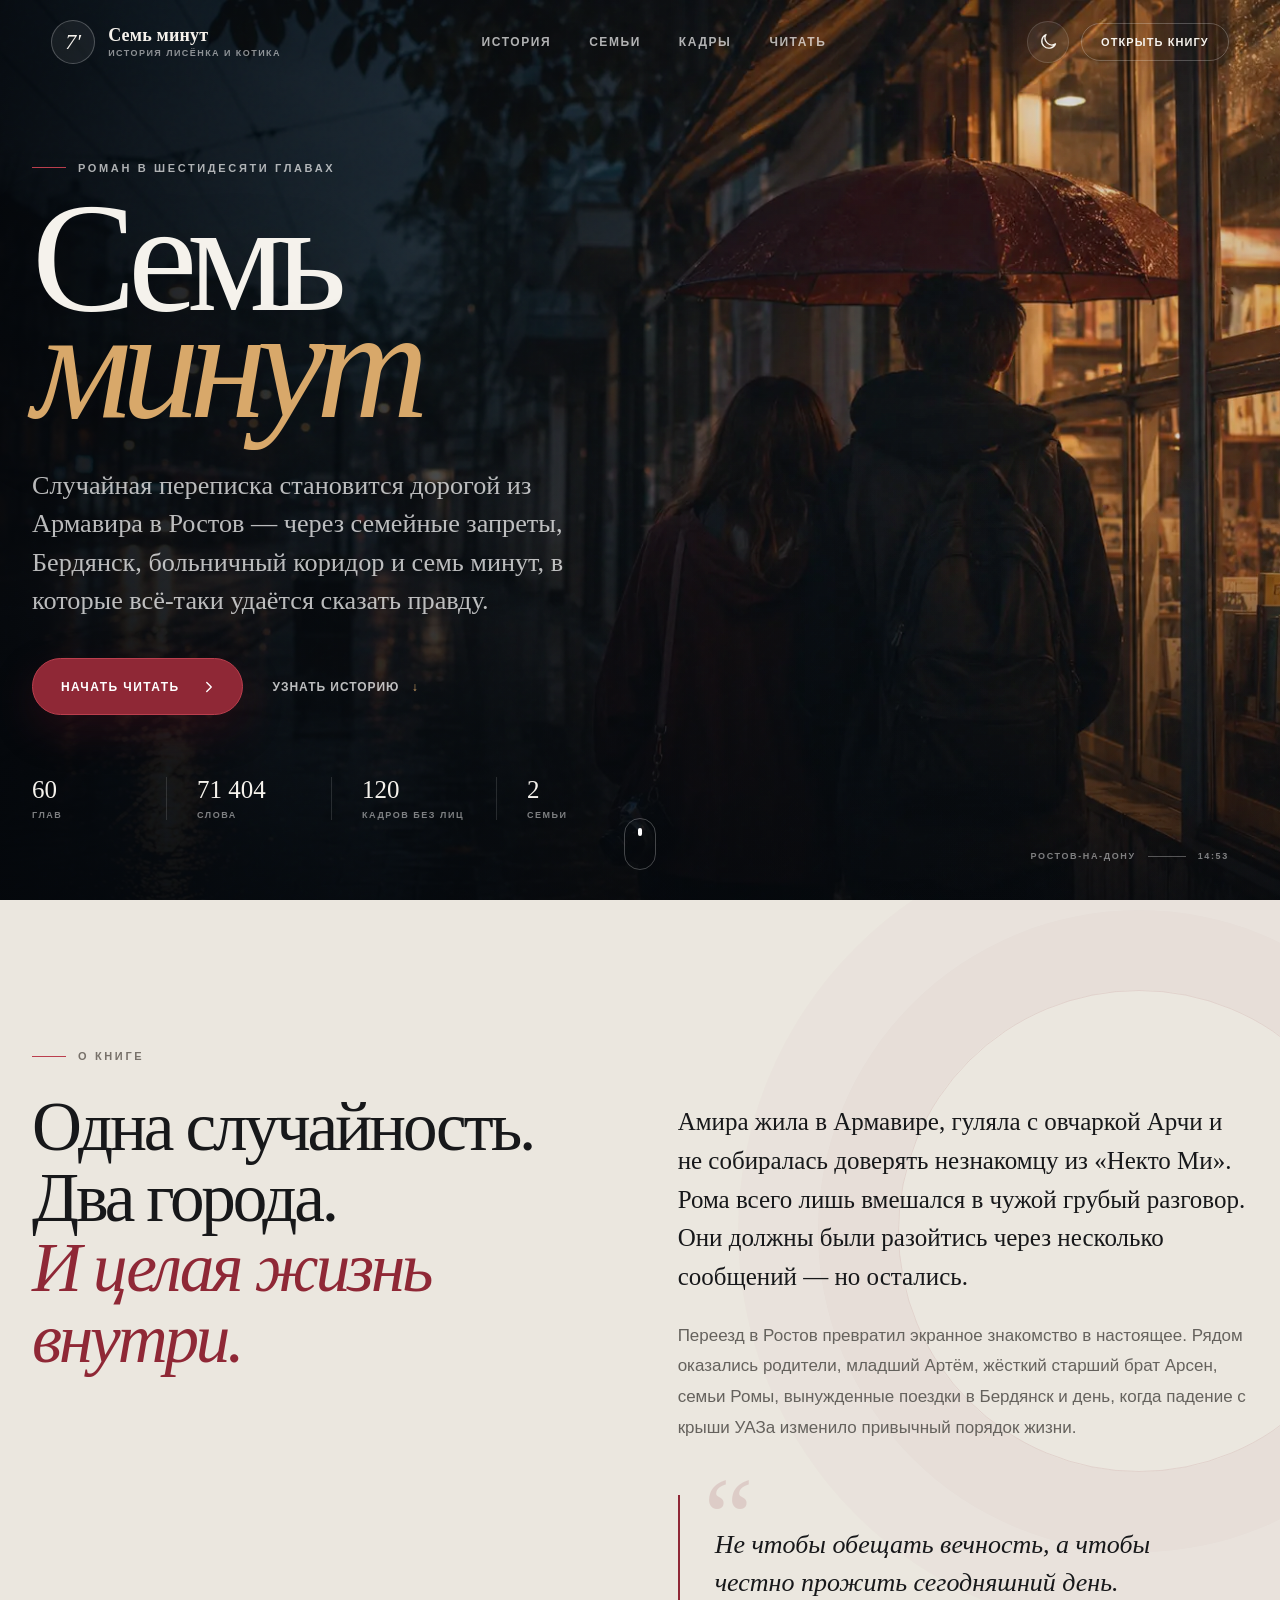
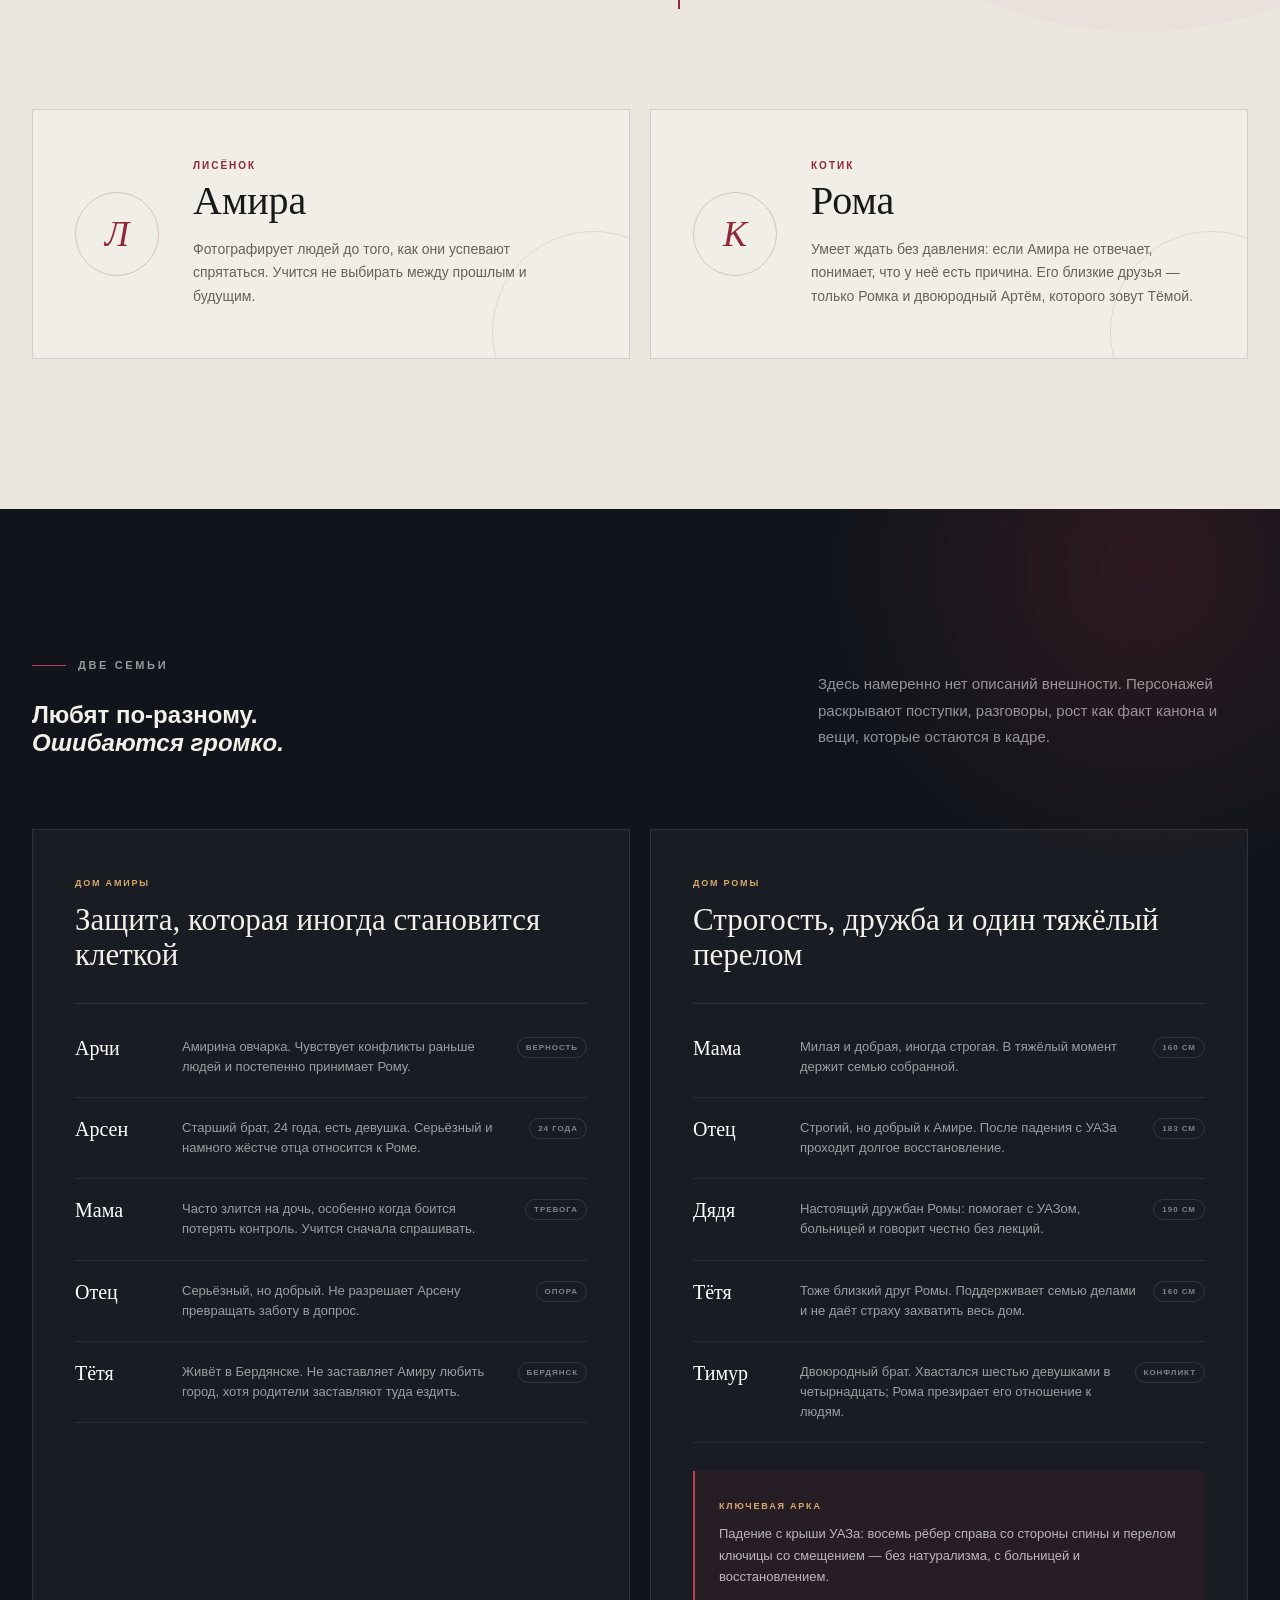
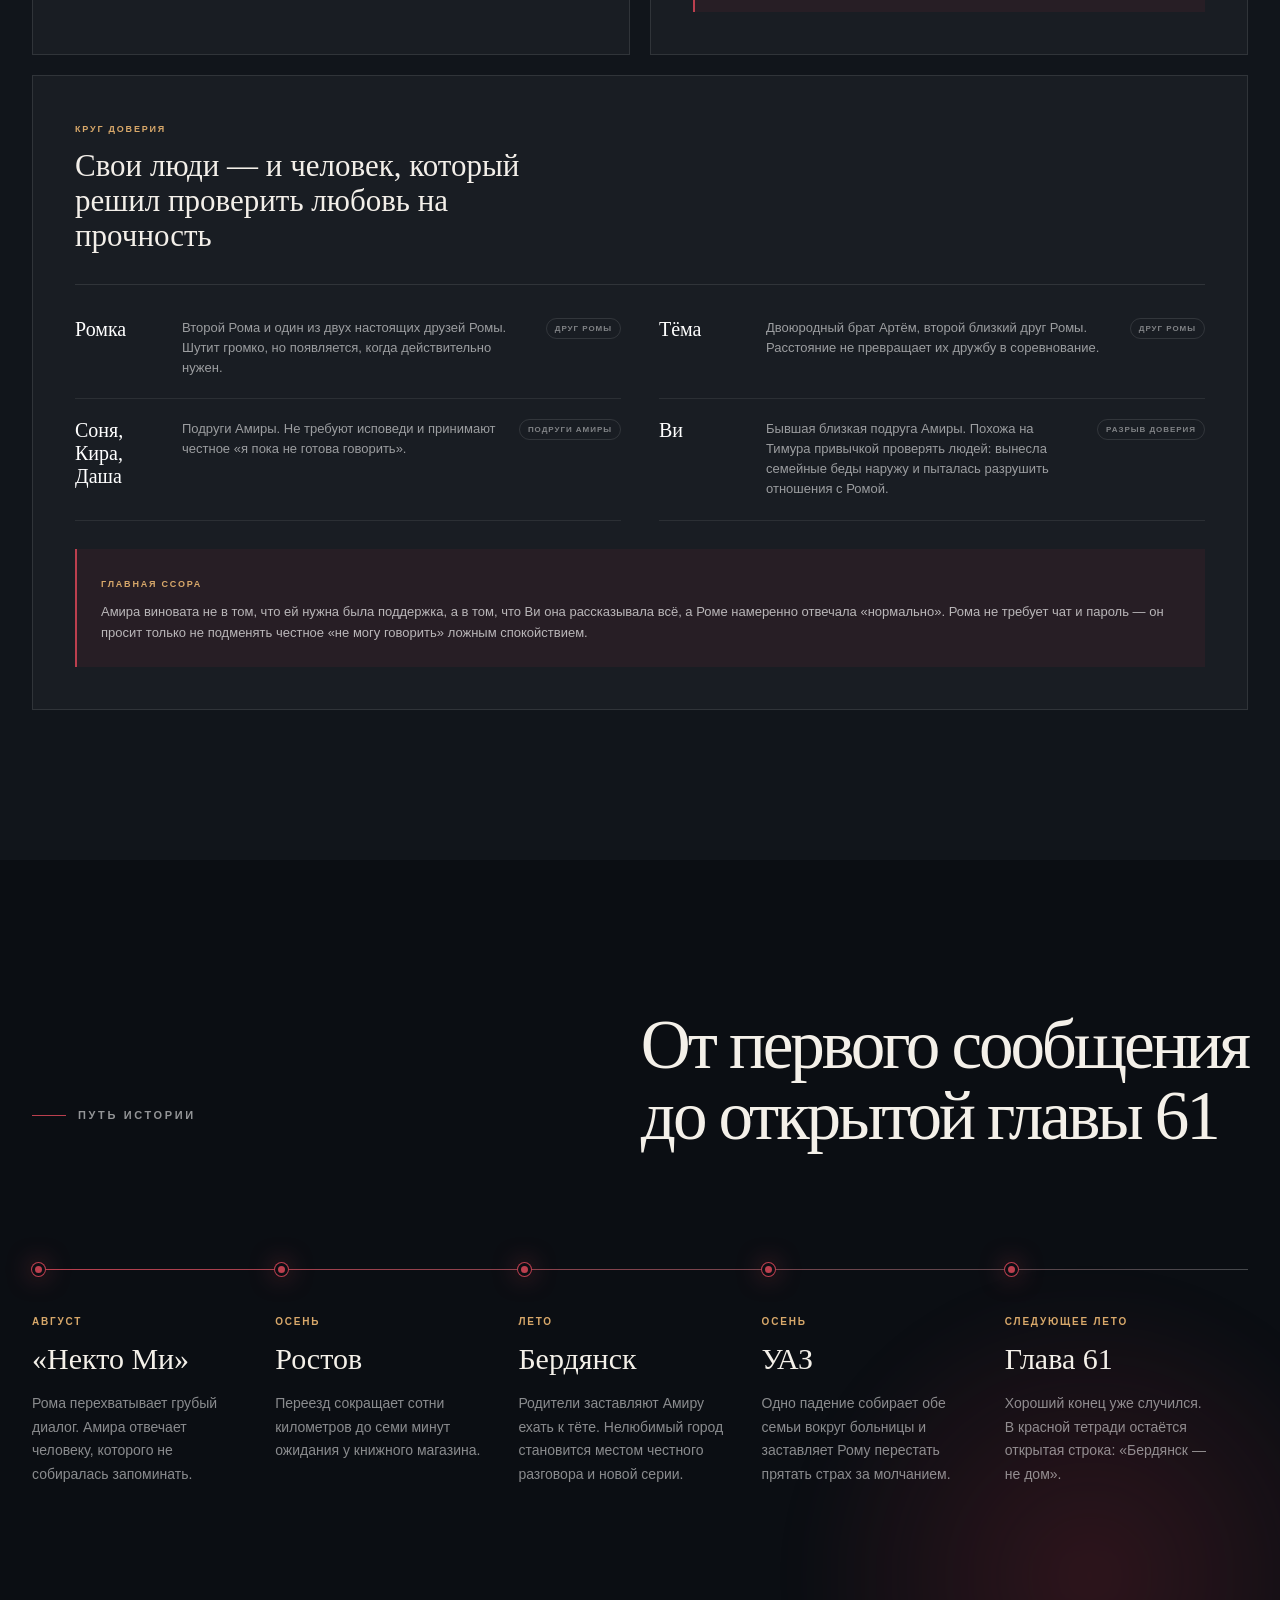
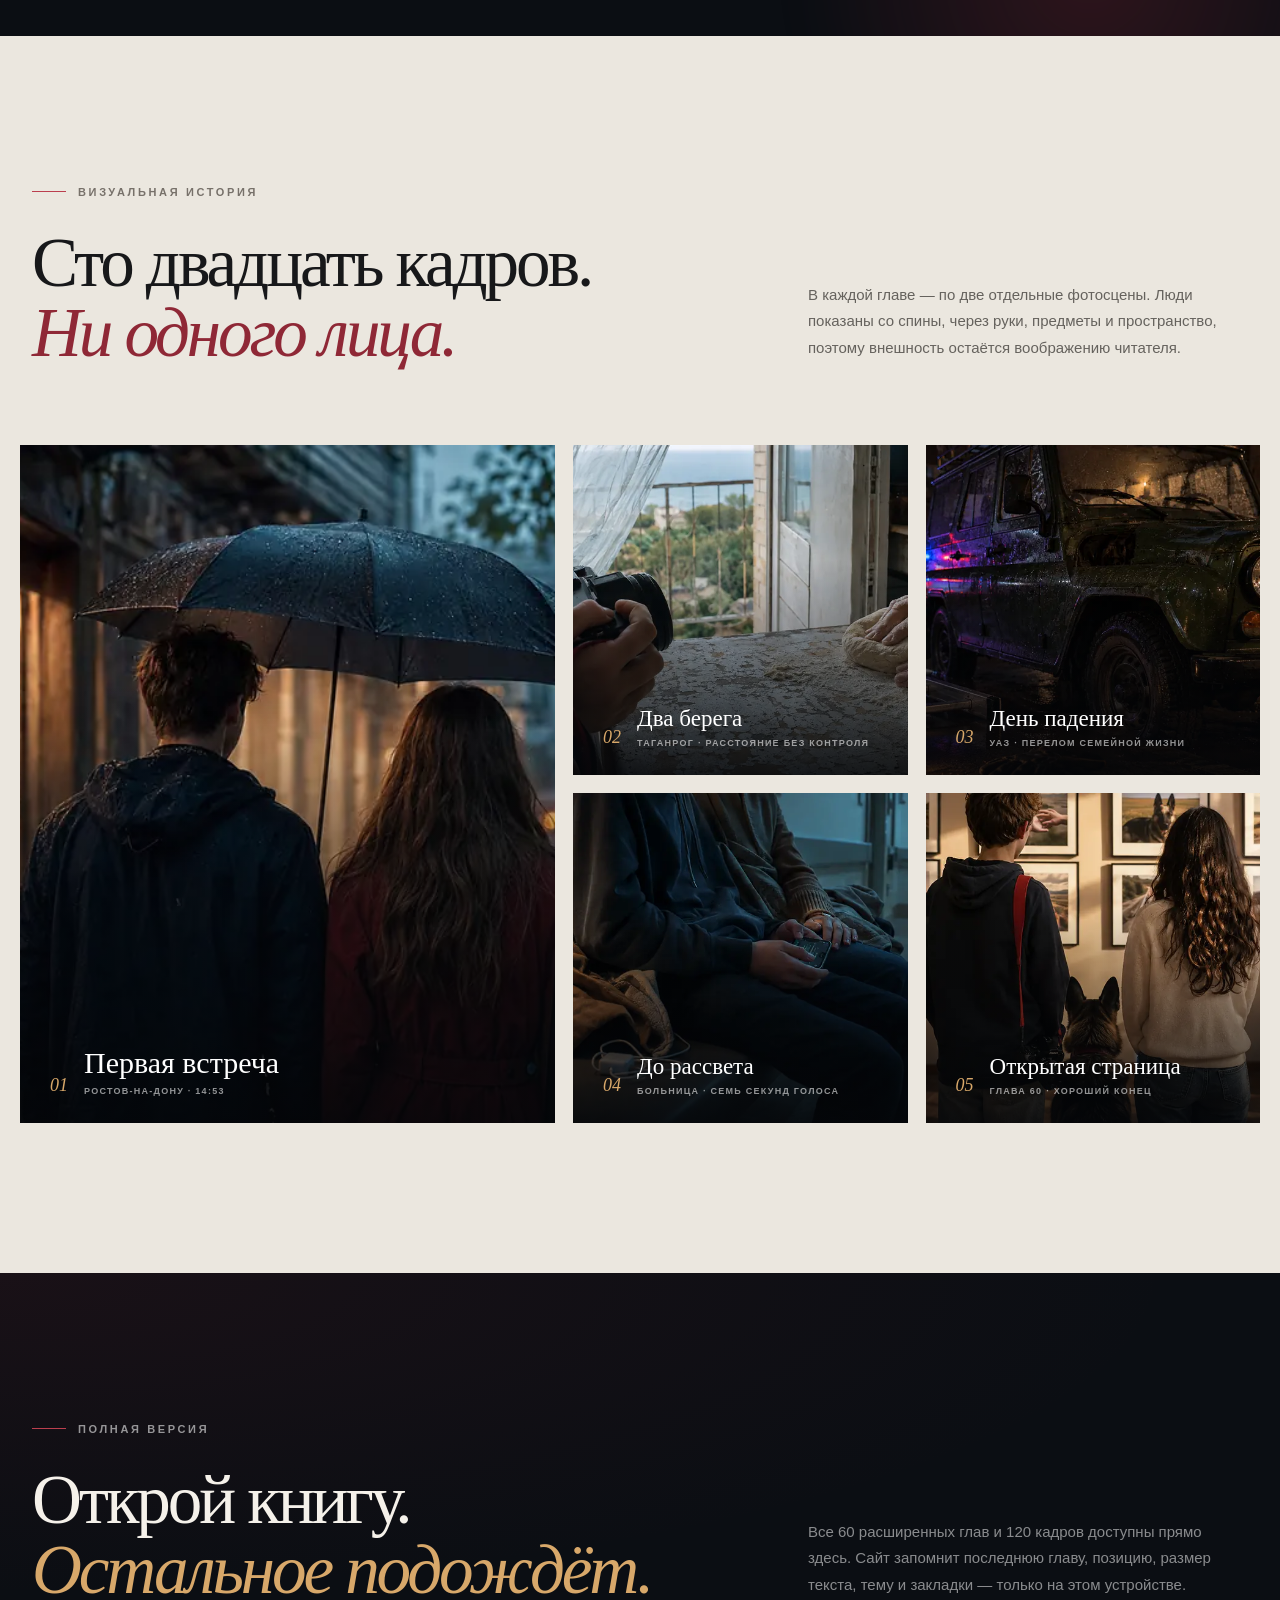
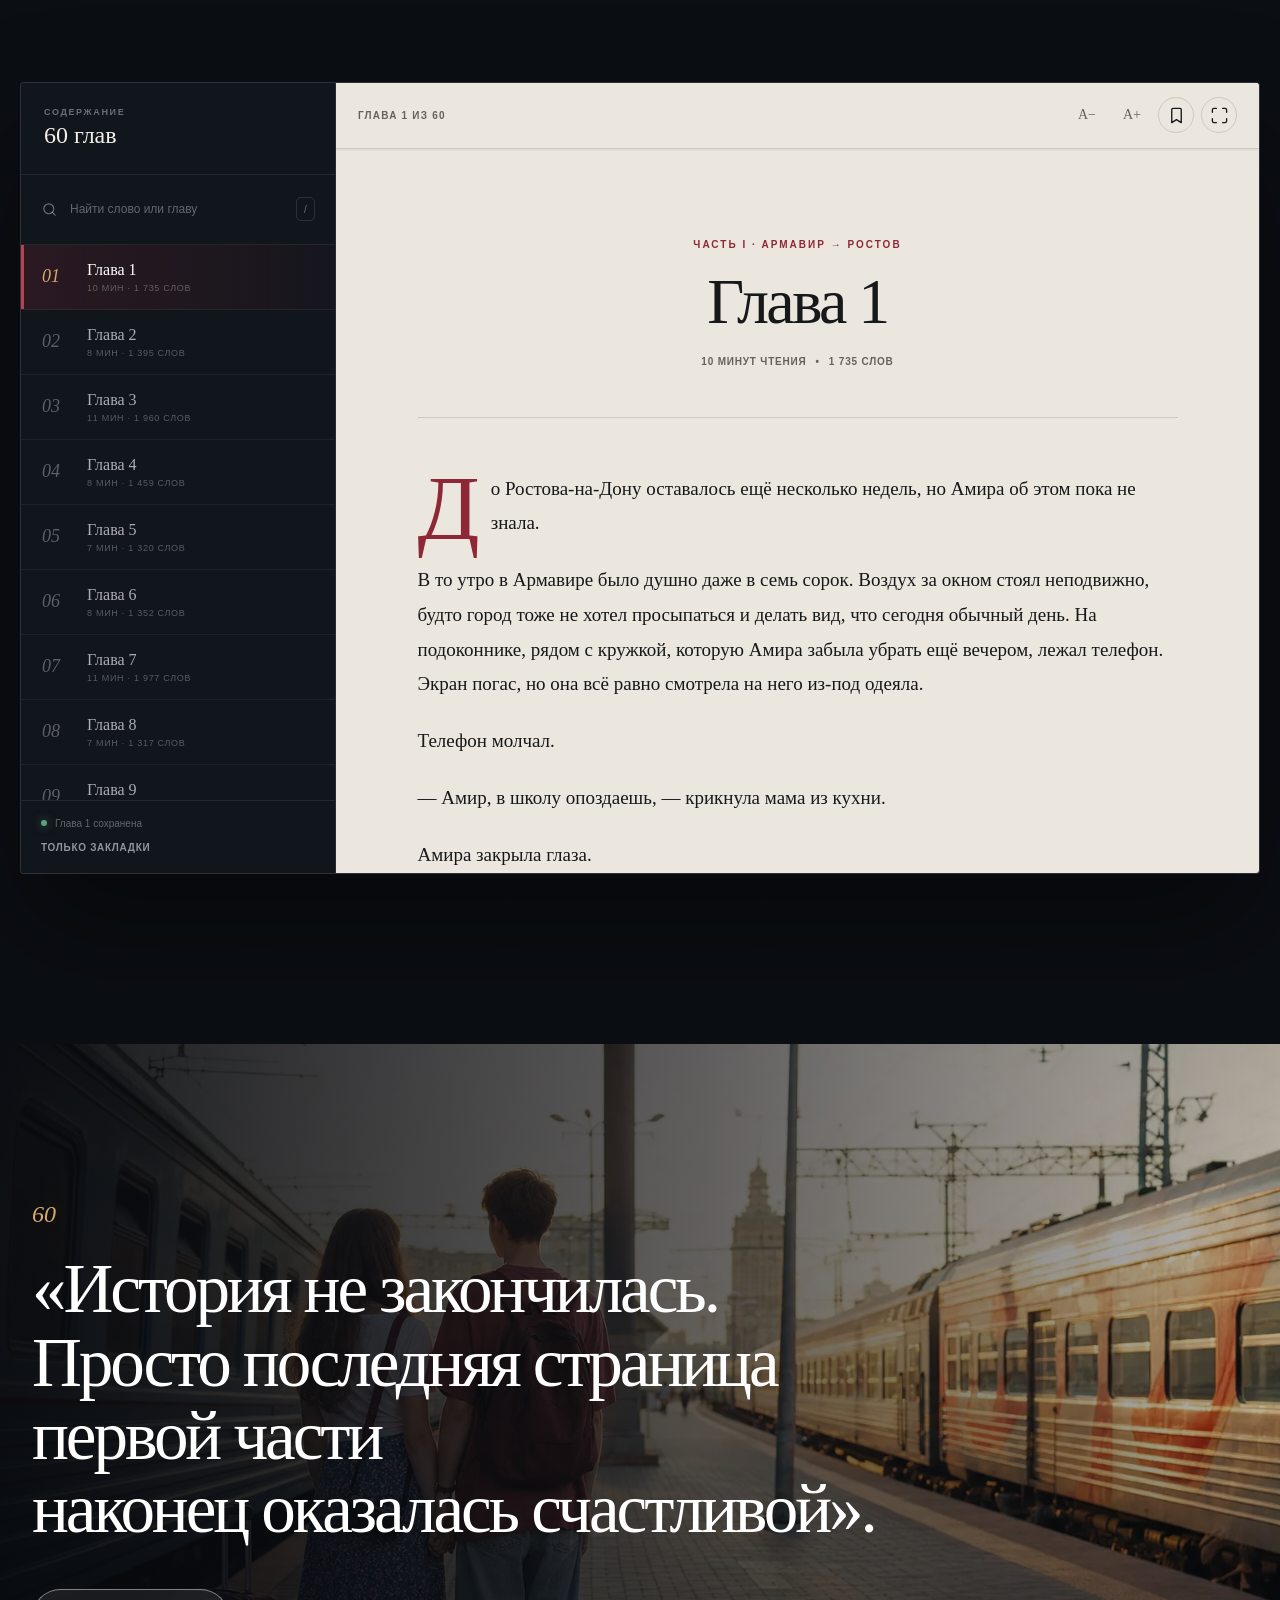
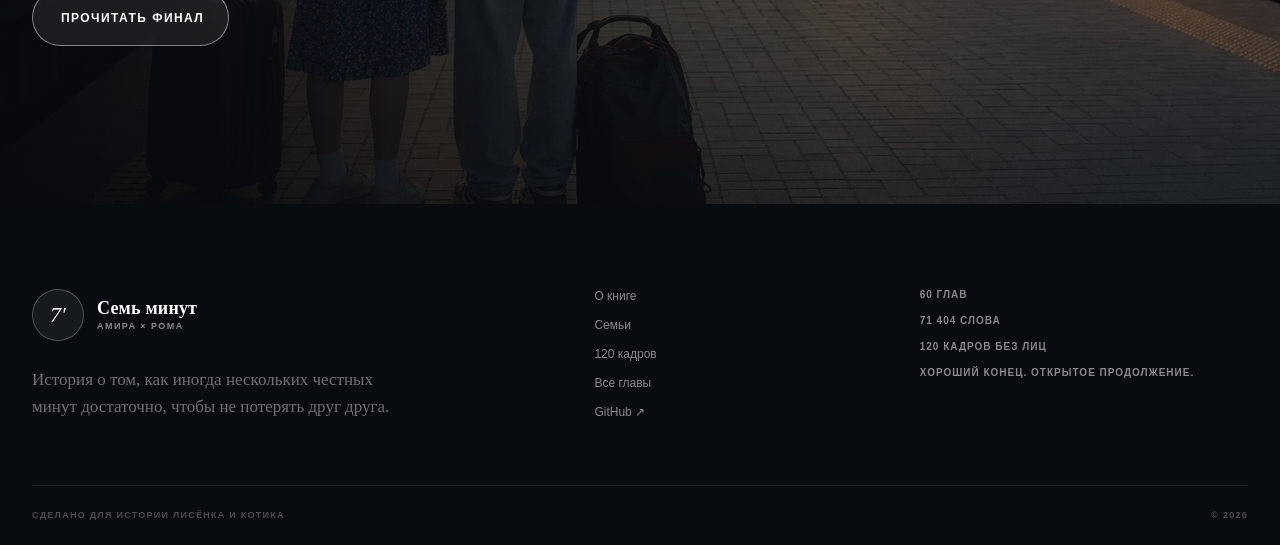
==== commit b654eeb2: "Переписать арку доверия и обновить весь сайт Убрать халатность Ромы, сделать Ви источником конфликта" ====
--- a/index.html
+++ b/index.html
@@ -7,7 +7,7 @@
   <meta name="description" content="«Семь минут» — расширенная история Амиры и Ромы: 60 глав, две семьи, Арчи, Армавир, Ростов, Бердянск и 120 атмосферных кадров без лиц.">
   <meta property="og:type" content="website">
   <meta property="og:title" content="Семь минут — фанфик">
-  <meta property="og:description" content="60 глав, 71 295 слов и 120 атмосферных кадров. История Лисёнка, Котика и двух непростых семей.">
+  <meta property="og:description" content="60 глав, 71 404 слова и 120 атмосферных кадров. История Лисёнка, Котика, двух семей и доверия, которое пришлось защищать.">
   <meta property="og:image" content="assets/hero.webp">
   <meta name="twitter:card" content="summary_large_image">
   <title>Семь минут — история Амиры и Ромы</title>
@@ -63,7 +63,7 @@
 
         <dl class="hero-stats reveal reveal-delay-3">
           <div><dt>60</dt><dd>глав</dd></div>
-          <div><dt>71 295</dt><dd>слов</dd></div>
+          <div><dt>71 404</dt><dd>слова</dd></div>
           <div><dt>120</dt><dd>кадров без лиц</dd></div>
           <div><dt>2</dt><dd>семьи</dd></div>
         </dl>
@@ -108,7 +108,7 @@
           <div>
             <p class="character-kicker">Котик</p>
             <h3>Рома</h3>
-            <p>Превращает сложные разговоры в код. Приходит раньше и всё ещё утверждает, что ровно на семь минут.</p>
+            <p>Умеет ждать без давления: если Амира не отвечает, понимает, что у неё есть причина. Его близкие друзья — только Ромка и двоюродный Артём, которого зовут Тёмой.</p>
           </div>
         </article>
       </div>
@@ -146,6 +146,17 @@
           </ul>
           <div class="injury-note"><span>Ключевая арка</span><p>Падение с крыши УАЗа: восемь рёбер справа со стороны спины и перелом ключицы со смещением — без натурализма, с больницей и восстановлением.</p></div>
         </article>
+
+        <article class="family-panel friends-panel">
+          <header><span>Круг доверия</span><h3>Свои люди — и человек, который решил проверить любовь на прочность</h3></header>
+          <ul class="family-list">
+            <li><strong>Ромка</strong><span>Второй Рома и один из двух настоящих друзей Ромы. Шутит громко, но появляется, когда действительно нужен.</span><small>друг Ромы</small></li>
+            <li><strong>Тёма</strong><span>Двоюродный брат Артём, второй близкий друг Ромы. Расстояние не превращает их дружбу в соревнование.</span><small>друг Ромы</small></li>
+            <li><strong>Соня, Кира, Даша</strong><span>Подруги Амиры. Не требуют исповеди и принимают честное «я пока не готова говорить».</span><small>подруги Амиры</small></li>
+            <li><strong>Ви</strong><span>Бывшая близкая подруга Амиры. Похожа на Тимура привычкой проверять людей: вынесла семейные беды наружу и пыталась разрушить отношения с Ромой.</span><small>разрыв доверия</small></li>
+          </ul>
+          <div class="injury-note trust-note"><span>Главная ссора</span><p>Амира виновата не в том, что ей нужна была поддержка, а в том, что Ви она рассказывала всё, а Роме намеренно отвечала «нормально». Рома не требует чат и пароль — он просит только не подменять честное «не могу говорить» ложным спокойствием.</p></div>
+        </article>
       </div>
     </section>
 
@@ -206,8 +217,8 @@
           <figcaption><span>01</span><div><strong>Первая встреча</strong><small>Ростов-на-Дону · 14:53</small></div></figcaption>
         </figure>
         <figure class="gallery-item">
-          <img src="assets/scenes/ch28-a.webp" alt="Камера и руки тёти у окна в Бердянске, лица не показаны" loading="lazy">
-          <figcaption><span>02</span><div><strong>Нелюбимый город</strong><small>Бердянск · вынужденная поездка</small></div></figcaption>
+          <img src="assets/scenes/ch28-a.webp" alt="Старая камера у окна бабушкиного дома, лица не показаны" loading="lazy">
+          <figcaption><span>02</span><div><strong>Два берега</strong><small>Таганрог · расстояние без контроля</small></div></figcaption>
         </figure>
         <figure class="gallery-item">
           <img src="assets/scenes/ch43-b.webp" alt="Упавшая лестница рядом с УАЗом и свет скорой, людей не видно" loading="lazy">
@@ -345,7 +356,7 @@
       </div>
       <div class="footer-note">
         <span>60 глав</span>
-        <span>71 295 слов</span>
+        <span>71 404 слова</span>
         <span>120 кадров без лиц</span>
         <span>Хороший конец. Открытое продолжение.</span>
       </div>
--- a/styles.css
+++ b/styles.css
@@ -756,6 +756,20 @@
   flex-direction: column;
 }
 
+.friends-panel {
+  grid-column: 1 / -1;
+}
+
+.friends-panel .family-list {
+  display: grid;
+  grid-template-columns: repeat(2, minmax(0, 1fr));
+  gap: 0 38px;
+}
+
+.friends-panel .trust-note {
+  max-width: none;
+}
+
 .family-panel header {
   padding-bottom: 30px;
   border-bottom: 1px solid rgba(255, 255, 255, .1);
@@ -1990,6 +2004,15 @@
     grid-template-columns: 1fr;
   }
 
+  .friends-panel {
+    grid-column: auto;
+  }
+
+  .friends-panel .family-list {
+    grid-template-columns: 1fr;
+    gap: 0;
+  }
+
   .character-card {
     padding: 34px;
     grid-template-columns: 74px 1fr;
